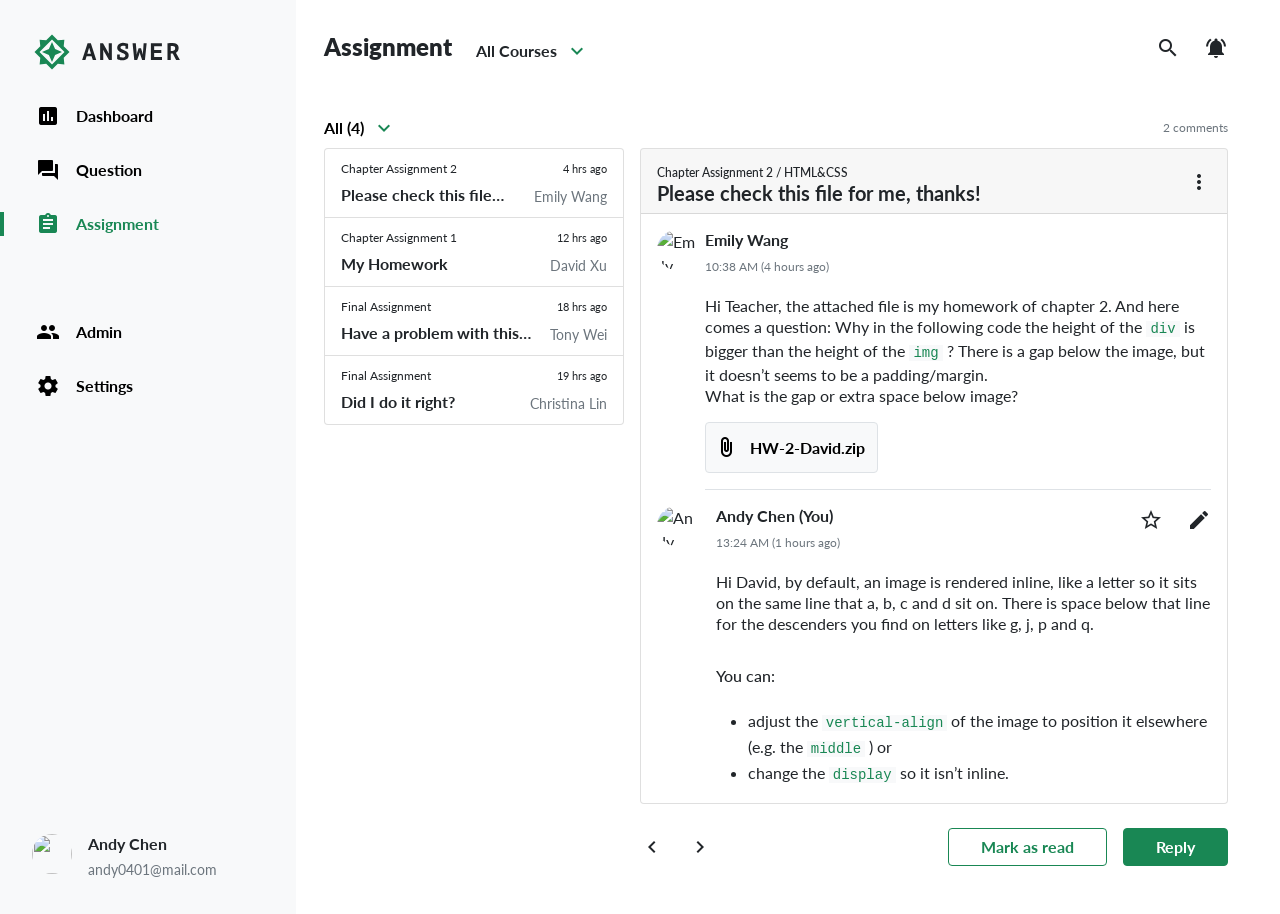
==== index.html @ 24ad7d2e "Update 2021-08-10T06:49:19.334Z" ====
<!DOCTYPE html>
<html lang="en">

<head>
  <meta charset="UTF-8">
  <meta name="viewport" content="width=device-width, initial-scale=1.0">
  <meta http-equiv="X-UA-Compatible" content="ie=edge">
  <title>
    首頁
  </title>
  <link href="https://fonts.googleapis.com/css2?family=Material+Icons" rel="stylesheet">
  <link rel="stylesheet" href="./assets/style/all.css">
</head>

<body>
  <div class="d-flex">
    <div class="sideMenu bg-light d-flex flex-column align-items-start">
      <h1 class="logo">
        首頁
      </h1>
      <ul class="menu list-unstyled">
        <li class="menu__item mb-5">
          <a href="#" class="d-flex align-items-center fw-bold link">
            <i class="material-icons me-3">
              assessment
            </i>
            Dashboard
          </a>
        </li>
        <li class="menu__item mb-5">
          <a href="#" class="d-flex align-items-center fw-bold link">
            <i class="material-icons me-3">
              question_answer
            </i>
            Question
          </a>
        </li>
        <li class="menu__item mb-5">
          <a href="index.html" class="d-flex align-items-center fw-bold link">
            <i class="material-icons me-3">
              assignment
            </i>
            Assignment
          </a>
        </li>
        <li class="menu__item mb-5">
          <a href="#" class="d-flex align-items-center fw-bold link">
            <i class="material-icons me-3">
              smart_display
            </i>
            Course
          </a>
        </li>
        <li class="menu__item mb-5">
          <a href="admin.html" class="d-flex align-items-center fw-bold link">
            <i class="material-icons me-3">
              people
            </i>
            Admin
          </a>
        </li>
        <li class="menu__item">
          <a href="#" class="d-flex align-items-center fw-bold link">
            <i class="material-icons me-3">
              settings
            </i>
            Settings
          </a>
        </li>
      </ul>
      <div class="d-flex ps-6 mt-auto">
        <img src="https://github.com/hexschool/webLayoutTraining1st/blob/master/week5/andychen.jpeg?raw=true" alt="" class="avatar rounded-circle me-3">
        <div>
          <h3 class="fw-bold h6 mb-1">Andy Chen</h3>
          <span class="fs-7 text-muted">andy0401@mail.com</span>
        </div>
      </div>
    </div>
    <div class="col-9 px-3 pb-6">
          
<nav class="navbar navbar-expand-lg navbar-light bg-white mb-7 navbar--style">
  <div class="container-fluid">
    <a class="navbar-brand navbar__logo" href="#">Assignment</a>
    <button class="navbar-toggler" type="button" data-bs-toggle="collapse" data-bs-target="#navbarSupportedContent"
      aria-controls="navbarSupportedContent" aria-expanded="false" aria-label="Toggle navigation">
      <span class="navbar-toggler-icon"></span>
    </button>
    <div class="collapse navbar-collapse" id="navbarSupportedContent">
      <ul class="navbar-nav me-auto">
        <li class="nav-item dropdown">
          <a class="nav-link d-flex align-items-center fw-bolder text-dark pb-0" href="#" id="navbarDropdown"
            role="button" data-bs-toggle="dropdown" aria-expanded="false">
            All Courses
            <i class="material-icons text-success ms-2">
              expand_more
            </i>
          </a>
          <ul class="dropdown-menu" aria-labelledby="navbarDropdown">
            <li><a class="dropdown-item" href="#">Action</a></li>
            <li><a class="dropdown-item" href="#">Another action</a></li>
            <li>
              <hr class="dropdown-divider">
            </li>
            <li><a class="dropdown-item" href="#">Something else here</a></li>
          </ul>
        </li>
      </ul>
      <ul class="d-flex ms-auto list-unstyled justify-content-end align-items-center mb-0 pt-2">
        <li>
          <a href="#" class="link-dark">
            <i class="material-icons me-4">
              search
            </i>
          </a>
        </li>
        <li>
          <a href="#" class="link-dark">
            <i class="material-icons">
              notifications_active
            </i>
          </a>
        </li>
      </ul>
    </div>
  </div>
</nav>

<div class="container">
  <div class="d-flex justify-content-between">
    <section class="assignmentList">
      <a href="#" class="h6 fw-bold d-flex align-items-center text-black">
        All (4)
        <i class="material-icons text-success ms-2">
          expand_more
        </i>
      </a>
      <div class="list-group me-3">
        <a href="#" class="list-group-item list-group-item-action" aria-current="true">
          <div class="d-flex w-100 justify-content-between  fs-12 text-dark">
            <p class="mb-1">Chapter Assignment 2</p>
            <small>4 hrs ago</small>
          </div>
          <div class="d-flex w-100 justify-content-between">
            <h5 class="mb-1 h6 fw-bold">Please check this file…</h5>
            <small class="text-secondary">Emily Wang</small>
          </div>
        </a>
        <a href="#" class="list-group-item list-group-item-action" aria-current="true">
          <div class="d-flex w-100 justify-content-between  fs-12 text-dark">
            <p class="mb-1">Chapter Assignment 1</p>
            <small>12 hrs ago</small>
          </div>
          <div class="d-flex w-100 justify-content-between">
            <h5 class="mb-1 h6 fw-bold">My Homework</h5>
            <small class="text-secondary">David Xu</small>
          </div>
        </a>
        <a href="#" class="list-group-item list-group-item-action" aria-current="true">
          <div class="d-flex w-100 justify-content-between  fs-12 text-dark">
            <p class="mb-1">Final Assignment</p>
            <small>18 hrs ago</small>
          </div>
          <div class="d-flex w-100 justify-content-between">
            <h5 class="mb-1 h6 fw-bold">Have a problem with this…</h5>
            <small class="text-secondary">Tony Wei</small>
          </div>
        </a>
        <a href="#" class="list-group-item list-group-item-action" aria-current="true">
          <div class="d-flex w-100 justify-content-between  fs-12 text-dark">
            <p class="mb-1">Final Assignment</p>
            <small>19 hrs ago</small>
          </div>
          <div class="d-flex w-100 justify-content-between">
            <h5 class="mb-1 h6 fw-bold">Did I do it right?</h5>
            <small class="text-secondary">Christina Lin</small>
          </div>
        </a>
      </div>
    </section>

    <section class="assignmentCard mb-3">
      <p class="text-end fs-12 text-secondary mb-2">2 comments</p>
      <div class="card">
        <div class="card-header d-flex justify-content-between align-items-center">
          <h5 class="mb-0">
            <small class="fs-12 mb-1">Chapter Assignment 2 / HTML&CSS</small><br>
            <span class="fw-bold">Please check this file for me, thanks!</span>
          </h5>
          <a href="#" class="link-dark pt-2">
            <i class="material-icons">
              more_vert
            </i>
          </a>
        </div>
        <div class="card-body">
          <div class="d-flex justify-content-between mb-3">
            <div class="w-25 me-2">
              <img src="https://github.com/hexschool/webLayoutTraining1st/blob/master/week5/emilywang.jpeg?raw=true"
                alt="Emily Wang" class="avatar">
            </div>
            <div class="border-bottom pb-3">
              <h5 class="card-title h6 fw-bold mb-1">Emily Wang</h5>
              <span class="fs-12 text-secondary">10:38 AM (4 hours ago)</span>
              <p class="card-text lh-21 mt-3">
                Hi Teacher, the attached file is my homework of chapter 2. And here comes a question: Why in the
                following code the height of the <code class="text-success bg-light px-1">div</code> is bigger than the
                height of the <code class="text-success bg-light px-1">img</code> ? There is a gap below the image, but
                it doesn’t seems to be a padding/margin.<br>
                What is the gap or extra space below image?
              </p>
              <a href="#" class="btn btn-light border d-inline-flex align-items-center">
                <div class="iconRotated me-2">
                  <i class="material-icons h4">
                    attachment
                  </i>

                </div>
                <span class="fw-bold">HW-2-David.zip</span>
              </a>
            </div>
          </div>
          <!-- second area -->
          <div class="d-flex justify-content-between">
            <div class="w-25 me-2">
              <img src="https://github.com/hexschool/webLayoutTraining1st/blob/master/week5/andychen.jpeg?raw=true"
                alt="Andy Chen (You)" class="avatar">
            </div>
            <div>
              <div class="d-flex justify-content-between">
                <div>
                  <h5 class="card-title h6 fw-bold mb-1">Andy Chen (You)</h5>
                  <span class="fs-12 text-secondary">13:24 AM (1 hours ago)</span>
                </div>
                <ul class="d-flex list-unstyled align-items-center">
                  <li>
                    <a href="#" class="link-dark">
                      <i class="material-icons">
                        star_outline
                      </i>
                    </a>
                  </li>
                  <li class="ms-4">
                    <a href="edit.html" class="link-dark">
                      <i class="material-icons">
                        create
                      </i>
                    </a>
                  </li>
                </ul>
              </div>
              <p class="card-text lh-21 mt-3">
                Hi David, by default, an image is rendered inline, like a letter so it sits on the same line that a, b,
                c and d sit on. There is space below that line for the descenders you find on letters like g, j, p and
                q.
              </p>
              <h6 class="py-3">You can:</h6>
              <ul class="mb-0">
                <li>
                  adjust the <code class="text-success bg-light px-1">vertical-align</code> of the image to position it
                  elsewhere (e.g. the <code class="text-success bg-light px-1">middle</code> ) or
                </li>
                <li>
                  change the <code class="text-success bg-light px-1">display</code> so it isn’t inline.
                </li>
              </ul>
            </div>
          </div>
        </div>
      </div>
      <!-- footer area -->
      <div class="d-flex justify-content-between align-items-center pt-4">
        <div class="d-flex">
          <i class="material-icons me-4 handPointer">
            chevron_left
          </i>
          <i class="material-icons handPointer">
            chevron_right
          </i>
        </div>
        <div class="d-flex">
          <button class="btn btn-outline-success fw-bold px-6">Mark as read</button>
          <button class="btn btn-success fw-bold ms-3 px-6">Reply</button>
        </div>
      </div>
    </section>
  </div>
</div>
        </div>
      </div>
    </div>
  </div>
  <script src="./assets/js/vendors.js"></script>
  <script src="./assets/js/all.js"></script>
</body>

</html>
---- assets/style/all.css ----
@charset "UTF-8";
@import url("https://fonts.googleapis.com/css2?family=Lato:wght@300&display=swap");
@import url("https://fonts.googleapis.com/css2?family=Roboto+Mono:wght@300&display=swap");
/*!
 * Bootstrap v5.1.0 (https://getbootstrap.com/)
 * Copyright 2011-2021 The Bootstrap Authors
 * Copyright 2011-2021 Twitter, Inc.
 * Licensed under MIT (https://github.com/twbs/bootstrap/blob/main/LICENSE)
 */
:root {
  --bs-blue: #0d6efd;
  --bs-indigo: #6610f2;
  --bs-purple: #6f42c1;
  --bs-pink: #d63384;
  --bs-red: #dc3545;
  --bs-orange: #fd7e14;
  --bs-yellow: #ffc107;
  --bs-green: #198754;
  --bs-teal: #20c997;
  --bs-cyan: #0dcaf0;
  --bs-white: #fff;
  --bs-gray: #6c757d;
  --bs-gray-dark: #343a40;
  --bs-gray-100: #f8f9fa;
  --bs-gray-200: #e9ecef;
  --bs-gray-300: #dee2e6;
  --bs-gray-400: #ced4da;
  --bs-gray-500: #adb5bd;
  --bs-gray-600: #6c757d;
  --bs-gray-700: #495057;
  --bs-gray-800: #343a40;
  --bs-gray-900: #212529;
  --bs-primary: #0d6efd;
  --bs-secondary: #6c757d;
  --bs-success: #198754;
  --bs-info: #0dcaf0;
  --bs-warning: #ffc107;
  --bs-danger: #dc3545;
  --bs-light: #f8f9fa;
  --bs-gray400: #ced4da;
  --bs-dark: #212529;
  --bs-primary-rgb: 13, 110, 253;
  --bs-secondary-rgb: 108, 117, 125;
  --bs-success-rgb: 25, 135, 84;
  --bs-info-rgb: 13, 202, 240;
  --bs-warning-rgb: 255, 193, 7;
  --bs-danger-rgb: 220, 53, 69;
  --bs-light-rgb: 248, 249, 250;
  --bs-gray400-rgb: 206, 212, 218;
  --bs-dark-rgb: 33, 37, 41;
  --bs-white-rgb: 255, 255, 255;
  --bs-black-rgb: 0, 0, 0;
  --bs-body-rgb: 33, 37, 41;
  --bs-font-sans-serif: system-ui, -apple-system, "Segoe UI", Roboto, "Helvetica Neue", Arial, "Noto Sans", "Liberation Sans", sans-serif, "Apple Color Emoji", "Segoe UI Emoji", "Segoe UI Symbol", "Noto Color Emoji";
  --bs-font-monospace: SFMono-Regular, Menlo, Monaco, Consolas, "Liberation Mono", "Courier New", monospace;
  --bs-gradient: linear-gradient(180deg, rgba(255, 255, 255, 0.15), rgba(255, 255, 255, 0));
  --bs-body-font-family: var(--bs-font-sans-serif);
  --bs-body-font-size: 1rem;
  --bs-body-font-weight: 400;
  --bs-body-line-height: 1.5;
  --bs-body-color: #212529;
  --bs-body-bg: #fff; }

*,
*::before,
*::after {
  -webkit-box-sizing: border-box;
          box-sizing: border-box; }

@media (prefers-reduced-motion: no-preference) {
  :root {
    scroll-behavior: smooth; } }

body {
  margin: 0;
  font-family: var(--bs-body-font-family);
  font-size: var(--bs-body-font-size);
  font-weight: var(--bs-body-font-weight);
  line-height: var(--bs-body-line-height);
  color: var(--bs-body-color);
  text-align: var(--bs-body-text-align);
  background-color: var(--bs-body-bg);
  -webkit-text-size-adjust: 100%;
  -webkit-tap-highlight-color: rgba(0, 0, 0, 0); }

hr {
  margin: 1rem 0;
  color: inherit;
  background-color: currentColor;
  border: 0;
  opacity: 0.25; }

hr:not([size]) {
  height: 1px; }

h1, .h1, h2, .h2, h3, .h3, h4, .h4, h5, .h5, h6, .h6 {
  margin-top: 0;
  margin-bottom: 0.5rem;
  font-weight: 500;
  line-height: 1.2; }

h1, .h1 {
  font-size: calc(1.375rem + 1.5vw); }
  @media (min-width: 1200px) {
    h1, .h1 {
      font-size: 2.5rem; } }

h2, .h2 {
  font-size: calc(1.325rem + 0.9vw); }
  @media (min-width: 1200px) {
    h2, .h2 {
      font-size: 2rem; } }

h3, .h3 {
  font-size: calc(1.3rem + 0.6vw); }
  @media (min-width: 1200px) {
    h3, .h3 {
      font-size: 1.75rem; } }

h4, .h4 {
  font-size: calc(1.275rem + 0.3vw); }
  @media (min-width: 1200px) {
    h4, .h4 {
      font-size: 1.5rem; } }

h5, .h5 {
  font-size: 1.25rem; }

h6, .h6 {
  font-size: 1rem; }

p {
  margin-top: 0;
  margin-bottom: 1rem; }

abbr[title],
abbr[data-bs-original-title] {
  -webkit-text-decoration: underline dotted;
          text-decoration: underline dotted;
  cursor: help;
  -webkit-text-decoration-skip-ink: none;
          text-decoration-skip-ink: none; }

address {
  margin-bottom: 1rem;
  font-style: normal;
  line-height: inherit; }

ol,
ul {
  padding-left: 2rem; }

ol,
ul,
dl {
  margin-top: 0;
  margin-bottom: 1rem; }

ol ol,
ul ul,
ol ul,
ul ol {
  margin-bottom: 0; }

dt {
  font-weight: 700; }

dd {
  margin-bottom: .5rem;
  margin-left: 0; }

blockquote {
  margin: 0 0 1rem; }

b,
strong {
  font-weight: bolder; }

small, .small {
  font-size: 0.875em; }

mark, .mark {
  padding: 0.2em;
  background-color: #fcf8e3; }

sub,
sup {
  position: relative;
  font-size: 0.75em;
  line-height: 0;
  vertical-align: baseline; }

sub {
  bottom: -.25em; }

sup {
  top: -.5em; }

a {
  color: #0d6efd;
  text-decoration: underline; }
  a:hover {
    color: #0a58ca; }

a:not([href]):not([class]), a:not([href]):not([class]):hover {
  color: inherit;
  text-decoration: none; }

pre,
code,
kbd,
samp {
  font-family: var(--bs-font-monospace);
  font-size: 1em;
  direction: ltr /* rtl:ignore */;
  unicode-bidi: bidi-override; }

pre {
  display: block;
  margin-top: 0;
  margin-bottom: 1rem;
  overflow: auto;
  font-size: 0.875em; }
  pre code {
    font-size: inherit;
    color: inherit;
    word-break: normal; }

code {
  font-size: 0.875em;
  color: #d63384;
  word-wrap: break-word; }
  a > code {
    color: inherit; }

kbd {
  padding: 0.2rem 0.4rem;
  font-size: 0.875em;
  color: #fff;
  background-color: #212529;
  border-radius: 0.2rem; }
  kbd kbd {
    padding: 0;
    font-size: 1em;
    font-weight: 700; }

figure {
  margin: 0 0 1rem; }

img,
svg {
  vertical-align: middle; }

table {
  caption-side: bottom;
  border-collapse: collapse; }

caption {
  padding-top: 0.5rem;
  padding-bottom: 0.5rem;
  color: #6c757d;
  text-align: left; }

th {
  text-align: inherit;
  text-align: -webkit-match-parent; }

thead,
tbody,
tfoot,
tr,
td,
th {
  border-color: inherit;
  border-style: solid;
  border-width: 0; }

label {
  display: inline-block; }

button {
  border-radius: 0; }

button:focus:not(:focus-visible) {
  outline: 0; }

input,
button,
select,
optgroup,
textarea {
  margin: 0;
  font-family: inherit;
  font-size: inherit;
  line-height: inherit; }

button,
select {
  text-transform: none; }

[role="button"] {
  cursor: pointer; }

select {
  word-wrap: normal; }
  select:disabled {
    opacity: 1; }

[list]::-webkit-calendar-picker-indicator {
  display: none; }

button,
[type="button"],
[type="reset"],
[type="submit"] {
  -webkit-appearance: button; }
  button:not(:disabled),
  [type="button"]:not(:disabled),
  [type="reset"]:not(:disabled),
  [type="submit"]:not(:disabled) {
    cursor: pointer; }

::-moz-focus-inner {
  padding: 0;
  border-style: none; }

textarea {
  resize: vertical; }

fieldset {
  min-width: 0;
  padding: 0;
  margin: 0;
  border: 0; }

legend {
  float: left;
  width: 100%;
  padding: 0;
  margin-bottom: 0.5rem;
  font-size: calc(1.275rem + 0.3vw);
  line-height: inherit; }
  @media (min-width: 1200px) {
    legend {
      font-size: 1.5rem; } }
  legend + * {
    clear: left; }

::-webkit-datetime-edit-fields-wrapper,
::-webkit-datetime-edit-text,
::-webkit-datetime-edit-minute,
::-webkit-datetime-edit-hour-field,
::-webkit-datetime-edit-day-field,
::-webkit-datetime-edit-month-field,
::-webkit-datetime-edit-year-field {
  padding: 0; }

::-webkit-inner-spin-button {
  height: auto; }

[type="search"] {
  outline-offset: -2px;
  -webkit-appearance: textfield; }

/* rtl:raw:
[type="tel"],
[type="url"],
[type="email"],
[type="number"] {
  direction: ltr;
}
*/
::-webkit-search-decoration {
  -webkit-appearance: none; }

::-webkit-color-swatch-wrapper {
  padding: 0; }

::file-selector-button {
  font: inherit; }

::-webkit-file-upload-button {
  font: inherit;
  -webkit-appearance: button; }

output {
  display: inline-block; }

iframe {
  border: 0; }

summary {
  display: list-item;
  cursor: pointer; }

progress {
  vertical-align: baseline; }

[hidden] {
  display: none !important; }

.lead {
  font-size: 1.25rem;
  font-weight: 300; }

.display-1 {
  font-size: calc(1.625rem + 4.5vw);
  font-weight: 300;
  line-height: 1.2; }
  @media (min-width: 1200px) {
    .display-1 {
      font-size: 5rem; } }

.display-2 {
  font-size: calc(1.575rem + 3.9vw);
  font-weight: 300;
  line-height: 1.2; }
  @media (min-width: 1200px) {
    .display-2 {
      font-size: 4.5rem; } }

.display-3 {
  font-size: calc(1.525rem + 3.3vw);
  font-weight: 300;
  line-height: 1.2; }
  @media (min-width: 1200px) {
    .display-3 {
      font-size: 4rem; } }

.display-4 {
  font-size: calc(1.475rem + 2.7vw);
  font-weight: 300;
  line-height: 1.2; }
  @media (min-width: 1200px) {
    .display-4 {
      font-size: 3.5rem; } }

.display-5 {
  font-size: calc(1.425rem + 2.1vw);
  font-weight: 300;
  line-height: 1.2; }
  @media (min-width: 1200px) {
    .display-5 {
      font-size: 3rem; } }

.display-6 {
  font-size: calc(1.375rem + 1.5vw);
  font-weight: 300;
  line-height: 1.2; }
  @media (min-width: 1200px) {
    .display-6 {
      font-size: 2.5rem; } }

.list-unstyled {
  padding-left: 0;
  list-style: none; }

.list-inline {
  padding-left: 0;
  list-style: none; }

.list-inline-item {
  display: inline-block; }
  .list-inline-item:not(:last-child) {
    margin-right: 0.5rem; }

.initialism {
  font-size: 0.875em;
  text-transform: uppercase; }

.blockquote {
  margin-bottom: 1rem;
  font-size: 1.25rem; }
  .blockquote > :last-child {
    margin-bottom: 0; }

.blockquote-footer {
  margin-top: -1rem;
  margin-bottom: 1rem;
  font-size: 0.875em;
  color: #6c757d; }
  .blockquote-footer::before {
    content: "\2014\00A0"; }

.img-fluid {
  max-width: 100%;
  height: auto; }

.img-thumbnail {
  padding: 0.25rem;
  background-color: #fff;
  border: 1px solid #dee2e6;
  border-radius: 0.25rem;
  max-width: 100%;
  height: auto; }

.figure {
  display: inline-block; }

.figure-img {
  margin-bottom: 0.5rem;
  line-height: 1; }

.figure-caption {
  font-size: 0.875em;
  color: #6c757d; }

.container,
.container-fluid,
.container-sm,
.container-md,
.container-lg,
.container-xl,
.container-xxl {
  width: 100%;
  padding-right: var(--bs-gutter-x, 0.75rem);
  padding-left: var(--bs-gutter-x, 0.75rem);
  margin-right: auto;
  margin-left: auto; }

@media (min-width: 576px) {
  .container, .container-sm {
    max-width: 540px; } }

@media (min-width: 768px) {
  .container, .container-sm, .container-md {
    max-width: 720px; } }

@media (min-width: 992px) {
  .container, .container-sm, .container-md, .container-lg {
    max-width: 960px; } }

@media (min-width: 1200px) {
  .container, .container-sm, .container-md, .container-lg, .container-xl {
    max-width: 1140px; } }

@media (min-width: 1400px) {
  .container, .container-sm, .container-md, .container-lg, .container-xl, .container-xxl {
    max-width: 1320px; } }

.row {
  --bs-gutter-x: 1.5rem;
  --bs-gutter-y: 0;
  display: -webkit-box;
  display: -ms-flexbox;
  display: flex;
  -ms-flex-wrap: wrap;
      flex-wrap: wrap;
  margin-top: calc(var(--bs-gutter-y) * -1);
  margin-right: calc(var(--bs-gutter-x) * -.5);
  margin-left: calc(var(--bs-gutter-x) * -.5); }
  .row > * {
    -ms-flex-negative: 0;
        flex-shrink: 0;
    width: 100%;
    max-width: 100%;
    padding-right: calc(var(--bs-gutter-x) * .5);
    padding-left: calc(var(--bs-gutter-x) * .5);
    margin-top: var(--bs-gutter-y); }

.col {
  -webkit-box-flex: 1;
      -ms-flex: 1 0 0%;
          flex: 1 0 0%; }

.row-cols-auto > * {
  -webkit-box-flex: 0;
      -ms-flex: 0 0 auto;
          flex: 0 0 auto;
  width: auto; }

.row-cols-1 > * {
  -webkit-box-flex: 0;
      -ms-flex: 0 0 auto;
          flex: 0 0 auto;
  width: 100%; }

.row-cols-2 > * {
  -webkit-box-flex: 0;
      -ms-flex: 0 0 auto;
          flex: 0 0 auto;
  width: 50%; }

.row-cols-3 > * {
  -webkit-box-flex: 0;
      -ms-flex: 0 0 auto;
          flex: 0 0 auto;
  width: 33.33333%; }

.row-cols-4 > * {
  -webkit-box-flex: 0;
      -ms-flex: 0 0 auto;
          flex: 0 0 auto;
  width: 25%; }

.row-cols-5 > * {
  -webkit-box-flex: 0;
      -ms-flex: 0 0 auto;
          flex: 0 0 auto;
  width: 20%; }

.row-cols-6 > * {
  -webkit-box-flex: 0;
      -ms-flex: 0 0 auto;
          flex: 0 0 auto;
  width: 16.66667%; }

.col-auto {
  -webkit-box-flex: 0;
      -ms-flex: 0 0 auto;
          flex: 0 0 auto;
  width: auto; }

.col-1 {
  -webkit-box-flex: 0;
      -ms-flex: 0 0 auto;
          flex: 0 0 auto;
  width: 8.33333%; }

.col-2 {
  -webkit-box-flex: 0;
      -ms-flex: 0 0 auto;
          flex: 0 0 auto;
  width: 16.66667%; }

.col-3 {
  -webkit-box-flex: 0;
      -ms-flex: 0 0 auto;
          flex: 0 0 auto;
  width: 25%; }

.col-4 {
  -webkit-box-flex: 0;
      -ms-flex: 0 0 auto;
          flex: 0 0 auto;
  width: 33.33333%; }

.col-5 {
  -webkit-box-flex: 0;
      -ms-flex: 0 0 auto;
          flex: 0 0 auto;
  width: 41.66667%; }

.col-6 {
  -webkit-box-flex: 0;
      -ms-flex: 0 0 auto;
          flex: 0 0 auto;
  width: 50%; }

.col-7 {
  -webkit-box-flex: 0;
      -ms-flex: 0 0 auto;
          flex: 0 0 auto;
  width: 58.33333%; }

.col-8 {
  -webkit-box-flex: 0;
      -ms-flex: 0 0 auto;
          flex: 0 0 auto;
  width: 66.66667%; }

.col-9 {
  -webkit-box-flex: 0;
      -ms-flex: 0 0 auto;
          flex: 0 0 auto;
  width: 75%; }

.col-10 {
  -webkit-box-flex: 0;
      -ms-flex: 0 0 auto;
          flex: 0 0 auto;
  width: 83.33333%; }

.col-11 {
  -webkit-box-flex: 0;
      -ms-flex: 0 0 auto;
          flex: 0 0 auto;
  width: 91.66667%; }

.col-12 {
  -webkit-box-flex: 0;
      -ms-flex: 0 0 auto;
          flex: 0 0 auto;
  width: 100%; }

.offset-1 {
  margin-left: 8.33333%; }

.offset-2 {
  margin-left: 16.66667%; }

.offset-3 {
  margin-left: 25%; }

.offset-4 {
  margin-left: 33.33333%; }

.offset-5 {
  margin-left: 41.66667%; }

.offset-6 {
  margin-left: 50%; }

.offset-7 {
  margin-left: 58.33333%; }

.offset-8 {
  margin-left: 66.66667%; }

.offset-9 {
  margin-left: 75%; }

.offset-10 {
  margin-left: 83.33333%; }

.offset-11 {
  margin-left: 91.66667%; }

.g-0,
.gx-0 {
  --bs-gutter-x: 0; }

.g-0,
.gy-0 {
  --bs-gutter-y: 0; }

.g-1,
.gx-1 {
  --bs-gutter-x: 0.25rem; }

.g-1,
.gy-1 {
  --bs-gutter-y: 0.25rem; }

.g-2,
.gx-2 {
  --bs-gutter-x: 0.5rem; }

.g-2,
.gy-2 {
  --bs-gutter-y: 0.5rem; }

.g-3,
.gx-3 {
  --bs-gutter-x: 1rem; }

.g-3,
.gy-3 {
  --bs-gutter-y: 1rem; }

.g-4,
.gx-4 {
  --bs-gutter-x: 1.5rem; }

.g-4,
.gy-4 {
  --bs-gutter-y: 1.5rem; }

.g-5,
.gx-5 {
  --bs-gutter-x: 1.875rem; }

.g-5,
.gy-5 {
  --bs-gutter-y: 1.875rem; }

.g-6,
.gx-6 {
  --bs-gutter-x: 2rem; }

.g-6,
.gy-6 {
  --bs-gutter-y: 2rem; }

.g-7,
.gx-7 {
  --bs-gutter-x: 2.5rem; }

.g-7,
.gy-7 {
  --bs-gutter-y: 2.5rem; }

.g-8,
.gx-8 {
  --bs-gutter-x: 3rem; }

.g-8,
.gy-8 {
  --bs-gutter-y: 3rem; }

@media (min-width: 576px) {
  .col-sm {
    -webkit-box-flex: 1;
        -ms-flex: 1 0 0%;
            flex: 1 0 0%; }
  .row-cols-sm-auto > * {
    -webkit-box-flex: 0;
        -ms-flex: 0 0 auto;
            flex: 0 0 auto;
    width: auto; }
  .row-cols-sm-1 > * {
    -webkit-box-flex: 0;
        -ms-flex: 0 0 auto;
            flex: 0 0 auto;
    width: 100%; }
  .row-cols-sm-2 > * {
    -webkit-box-flex: 0;
        -ms-flex: 0 0 auto;
            flex: 0 0 auto;
    width: 50%; }
  .row-cols-sm-3 > * {
    -webkit-box-flex: 0;
        -ms-flex: 0 0 auto;
            flex: 0 0 auto;
    width: 33.33333%; }
  .row-cols-sm-4 > * {
    -webkit-box-flex: 0;
        -ms-flex: 0 0 auto;
            flex: 0 0 auto;
    width: 25%; }
  .row-cols-sm-5 > * {
    -webkit-box-flex: 0;
        -ms-flex: 0 0 auto;
            flex: 0 0 auto;
    width: 20%; }
  .row-cols-sm-6 > * {
    -webkit-box-flex: 0;
        -ms-flex: 0 0 auto;
            flex: 0 0 auto;
    width: 16.66667%; }
  .col-sm-auto {
    -webkit-box-flex: 0;
        -ms-flex: 0 0 auto;
            flex: 0 0 auto;
    width: auto; }
  .col-sm-1 {
    -webkit-box-flex: 0;
        -ms-flex: 0 0 auto;
            flex: 0 0 auto;
    width: 8.33333%; }
  .col-sm-2 {
    -webkit-box-flex: 0;
        -ms-flex: 0 0 auto;
            flex: 0 0 auto;
    width: 16.66667%; }
  .col-sm-3 {
    -webkit-box-flex: 0;
        -ms-flex: 0 0 auto;
            flex: 0 0 auto;
    width: 25%; }
  .col-sm-4 {
    -webkit-box-flex: 0;
        -ms-flex: 0 0 auto;
            flex: 0 0 auto;
    width: 33.33333%; }
  .col-sm-5 {
    -webkit-box-flex: 0;
        -ms-flex: 0 0 auto;
            flex: 0 0 auto;
    width: 41.66667%; }
  .col-sm-6 {
    -webkit-box-flex: 0;
        -ms-flex: 0 0 auto;
            flex: 0 0 auto;
    width: 50%; }
  .col-sm-7 {
    -webkit-box-flex: 0;
        -ms-flex: 0 0 auto;
            flex: 0 0 auto;
    width: 58.33333%; }
  .col-sm-8 {
    -webkit-box-flex: 0;
        -ms-flex: 0 0 auto;
            flex: 0 0 auto;
    width: 66.66667%; }
  .col-sm-9 {
    -webkit-box-flex: 0;
        -ms-flex: 0 0 auto;
            flex: 0 0 auto;
    width: 75%; }
  .col-sm-10 {
    -webkit-box-flex: 0;
        -ms-flex: 0 0 auto;
            flex: 0 0 auto;
    width: 83.33333%; }
  .col-sm-11 {
    -webkit-box-flex: 0;
        -ms-flex: 0 0 auto;
            flex: 0 0 auto;
    width: 91.66667%; }
  .col-sm-12 {
    -webkit-box-flex: 0;
        -ms-flex: 0 0 auto;
            flex: 0 0 auto;
    width: 100%; }
  .offset-sm-0 {
    margin-left: 0; }
  .offset-sm-1 {
    margin-left: 8.33333%; }
  .offset-sm-2 {
    margin-left: 16.66667%; }
  .offset-sm-3 {
    margin-left: 25%; }
  .offset-sm-4 {
    margin-left: 33.33333%; }
  .offset-sm-5 {
    margin-left: 41.66667%; }
  .offset-sm-6 {
    margin-left: 50%; }
  .offset-sm-7 {
    margin-left: 58.33333%; }
  .offset-sm-8 {
    margin-left: 66.66667%; }
  .offset-sm-9 {
    margin-left: 75%; }
  .offset-sm-10 {
    margin-left: 83.33333%; }
  .offset-sm-11 {
    margin-left: 91.66667%; }
  .g-sm-0,
  .gx-sm-0 {
    --bs-gutter-x: 0; }
  .g-sm-0,
  .gy-sm-0 {
    --bs-gutter-y: 0; }
  .g-sm-1,
  .gx-sm-1 {
    --bs-gutter-x: 0.25rem; }
  .g-sm-1,
  .gy-sm-1 {
    --bs-gutter-y: 0.25rem; }
  .g-sm-2,
  .gx-sm-2 {
    --bs-gutter-x: 0.5rem; }
  .g-sm-2,
  .gy-sm-2 {
    --bs-gutter-y: 0.5rem; }
  .g-sm-3,
  .gx-sm-3 {
    --bs-gutter-x: 1rem; }
  .g-sm-3,
  .gy-sm-3 {
    --bs-gutter-y: 1rem; }
  .g-sm-4,
  .gx-sm-4 {
    --bs-gutter-x: 1.5rem; }
  .g-sm-4,
  .gy-sm-4 {
    --bs-gutter-y: 1.5rem; }
  .g-sm-5,
  .gx-sm-5 {
    --bs-gutter-x: 1.875rem; }
  .g-sm-5,
  .gy-sm-5 {
    --bs-gutter-y: 1.875rem; }
  .g-sm-6,
  .gx-sm-6 {
    --bs-gutter-x: 2rem; }
  .g-sm-6,
  .gy-sm-6 {
    --bs-gutter-y: 2rem; }
  .g-sm-7,
  .gx-sm-7 {
    --bs-gutter-x: 2.5rem; }
  .g-sm-7,
  .gy-sm-7 {
    --bs-gutter-y: 2.5rem; }
  .g-sm-8,
  .gx-sm-8 {
    --bs-gutter-x: 3rem; }
  .g-sm-8,
  .gy-sm-8 {
    --bs-gutter-y: 3rem; } }

@media (min-width: 768px) {
  .col-md {
    -webkit-box-flex: 1;
        -ms-flex: 1 0 0%;
            flex: 1 0 0%; }
  .row-cols-md-auto > * {
    -webkit-box-flex: 0;
        -ms-flex: 0 0 auto;
            flex: 0 0 auto;
    width: auto; }
  .row-cols-md-1 > * {
    -webkit-box-flex: 0;
        -ms-flex: 0 0 auto;
            flex: 0 0 auto;
    width: 100%; }
  .row-cols-md-2 > * {
    -webkit-box-flex: 0;
        -ms-flex: 0 0 auto;
            flex: 0 0 auto;
    width: 50%; }
  .row-cols-md-3 > * {
    -webkit-box-flex: 0;
        -ms-flex: 0 0 auto;
            flex: 0 0 auto;
    width: 33.33333%; }
  .row-cols-md-4 > * {
    -webkit-box-flex: 0;
        -ms-flex: 0 0 auto;
            flex: 0 0 auto;
    width: 25%; }
  .row-cols-md-5 > * {
    -webkit-box-flex: 0;
        -ms-flex: 0 0 auto;
            flex: 0 0 auto;
    width: 20%; }
  .row-cols-md-6 > * {
    -webkit-box-flex: 0;
        -ms-flex: 0 0 auto;
            flex: 0 0 auto;
    width: 16.66667%; }
  .col-md-auto {
    -webkit-box-flex: 0;
        -ms-flex: 0 0 auto;
            flex: 0 0 auto;
    width: auto; }
  .col-md-1 {
    -webkit-box-flex: 0;
        -ms-flex: 0 0 auto;
            flex: 0 0 auto;
    width: 8.33333%; }
  .col-md-2 {
    -webkit-box-flex: 0;
        -ms-flex: 0 0 auto;
            flex: 0 0 auto;
    width: 16.66667%; }
  .col-md-3 {
    -webkit-box-flex: 0;
        -ms-flex: 0 0 auto;
            flex: 0 0 auto;
    width: 25%; }
  .col-md-4 {
    -webkit-box-flex: 0;
        -ms-flex: 0 0 auto;
            flex: 0 0 auto;
    width: 33.33333%; }
  .col-md-5 {
    -webkit-box-flex: 0;
        -ms-flex: 0 0 auto;
            flex: 0 0 auto;
    width: 41.66667%; }
  .col-md-6 {
    -webkit-box-flex: 0;
        -ms-flex: 0 0 auto;
            flex: 0 0 auto;
    width: 50%; }
  .col-md-7 {
    -webkit-box-flex: 0;
        -ms-flex: 0 0 auto;
            flex: 0 0 auto;
    width: 58.33333%; }
  .col-md-8 {
    -webkit-box-flex: 0;
        -ms-flex: 0 0 auto;
            flex: 0 0 auto;
    width: 66.66667%; }
  .col-md-9 {
    -webkit-box-flex: 0;
        -ms-flex: 0 0 auto;
            flex: 0 0 auto;
    width: 75%; }
  .col-md-10 {
    -webkit-box-flex: 0;
        -ms-flex: 0 0 auto;
            flex: 0 0 auto;
    width: 83.33333%; }
  .col-md-11 {
    -webkit-box-flex: 0;
        -ms-flex: 0 0 auto;
            flex: 0 0 auto;
    width: 91.66667%; }
  .col-md-12 {
    -webkit-box-flex: 0;
        -ms-flex: 0 0 auto;
            flex: 0 0 auto;
    width: 100%; }
  .offset-md-0 {
    margin-left: 0; }
  .offset-md-1 {
    margin-left: 8.33333%; }
  .offset-md-2 {
    margin-left: 16.66667%; }
  .offset-md-3 {
    margin-left: 25%; }
  .offset-md-4 {
    margin-left: 33.33333%; }
  .offset-md-5 {
    margin-left: 41.66667%; }
  .offset-md-6 {
    margin-left: 50%; }
  .offset-md-7 {
    margin-left: 58.33333%; }
  .offset-md-8 {
    margin-left: 66.66667%; }
  .offset-md-9 {
    margin-left: 75%; }
  .offset-md-10 {
    margin-left: 83.33333%; }
  .offset-md-11 {
    margin-left: 91.66667%; }
  .g-md-0,
  .gx-md-0 {
    --bs-gutter-x: 0; }
  .g-md-0,
  .gy-md-0 {
    --bs-gutter-y: 0; }
  .g-md-1,
  .gx-md-1 {
    --bs-gutter-x: 0.25rem; }
  .g-md-1,
  .gy-md-1 {
    --bs-gutter-y: 0.25rem; }
  .g-md-2,
  .gx-md-2 {
    --bs-gutter-x: 0.5rem; }
  .g-md-2,
  .gy-md-2 {
    --bs-gutter-y: 0.5rem; }
  .g-md-3,
  .gx-md-3 {
    --bs-gutter-x: 1rem; }
  .g-md-3,
  .gy-md-3 {
    --bs-gutter-y: 1rem; }
  .g-md-4,
  .gx-md-4 {
    --bs-gutter-x: 1.5rem; }
  .g-md-4,
  .gy-md-4 {
    --bs-gutter-y: 1.5rem; }
  .g-md-5,
  .gx-md-5 {
    --bs-gutter-x: 1.875rem; }
  .g-md-5,
  .gy-md-5 {
    --bs-gutter-y: 1.875rem; }
  .g-md-6,
  .gx-md-6 {
    --bs-gutter-x: 2rem; }
  .g-md-6,
  .gy-md-6 {
    --bs-gutter-y: 2rem; }
  .g-md-7,
  .gx-md-7 {
    --bs-gutter-x: 2.5rem; }
  .g-md-7,
  .gy-md-7 {
    --bs-gutter-y: 2.5rem; }
  .g-md-8,
  .gx-md-8 {
    --bs-gutter-x: 3rem; }
  .g-md-8,
  .gy-md-8 {
    --bs-gutter-y: 3rem; } }

@media (min-width: 992px) {
  .col-lg {
    -webkit-box-flex: 1;
        -ms-flex: 1 0 0%;
            flex: 1 0 0%; }
  .row-cols-lg-auto > * {
    -webkit-box-flex: 0;
        -ms-flex: 0 0 auto;
            flex: 0 0 auto;
    width: auto; }
  .row-cols-lg-1 > * {
    -webkit-box-flex: 0;
        -ms-flex: 0 0 auto;
            flex: 0 0 auto;
    width: 100%; }
  .row-cols-lg-2 > * {
    -webkit-box-flex: 0;
        -ms-flex: 0 0 auto;
            flex: 0 0 auto;
    width: 50%; }
  .row-cols-lg-3 > * {
    -webkit-box-flex: 0;
        -ms-flex: 0 0 auto;
            flex: 0 0 auto;
    width: 33.33333%; }
  .row-cols-lg-4 > * {
    -webkit-box-flex: 0;
        -ms-flex: 0 0 auto;
            flex: 0 0 auto;
    width: 25%; }
  .row-cols-lg-5 > * {
    -webkit-box-flex: 0;
        -ms-flex: 0 0 auto;
            flex: 0 0 auto;
    width: 20%; }
  .row-cols-lg-6 > * {
    -webkit-box-flex: 0;
        -ms-flex: 0 0 auto;
            flex: 0 0 auto;
    width: 16.66667%; }
  .col-lg-auto {
    -webkit-box-flex: 0;
        -ms-flex: 0 0 auto;
            flex: 0 0 auto;
    width: auto; }
  .col-lg-1 {
    -webkit-box-flex: 0;
        -ms-flex: 0 0 auto;
            flex: 0 0 auto;
    width: 8.33333%; }
  .col-lg-2 {
    -webkit-box-flex: 0;
        -ms-flex: 0 0 auto;
            flex: 0 0 auto;
    width: 16.66667%; }
  .col-lg-3 {
    -webkit-box-flex: 0;
        -ms-flex: 0 0 auto;
            flex: 0 0 auto;
    width: 25%; }
  .col-lg-4 {
    -webkit-box-flex: 0;
        -ms-flex: 0 0 auto;
            flex: 0 0 auto;
    width: 33.33333%; }
  .col-lg-5 {
    -webkit-box-flex: 0;
        -ms-flex: 0 0 auto;
            flex: 0 0 auto;
    width: 41.66667%; }
  .col-lg-6 {
    -webkit-box-flex: 0;
        -ms-flex: 0 0 auto;
            flex: 0 0 auto;
    width: 50%; }
  .col-lg-7 {
    -webkit-box-flex: 0;
        -ms-flex: 0 0 auto;
            flex: 0 0 auto;
    width: 58.33333%; }
  .col-lg-8 {
    -webkit-box-flex: 0;
        -ms-flex: 0 0 auto;
            flex: 0 0 auto;
    width: 66.66667%; }
  .col-lg-9 {
    -webkit-box-flex: 0;
        -ms-flex: 0 0 auto;
            flex: 0 0 auto;
    width: 75%; }
  .col-lg-10 {
    -webkit-box-flex: 0;
        -ms-flex: 0 0 auto;
            flex: 0 0 auto;
    width: 83.33333%; }
  .col-lg-11 {
    -webkit-box-flex: 0;
        -ms-flex: 0 0 auto;
            flex: 0 0 auto;
    width: 91.66667%; }
  .col-lg-12 {
    -webkit-box-flex: 0;
        -ms-flex: 0 0 auto;
            flex: 0 0 auto;
    width: 100%; }
  .offset-lg-0 {
    margin-left: 0; }
  .offset-lg-1 {
    margin-left: 8.33333%; }
  .offset-lg-2 {
    margin-left: 16.66667%; }
  .offset-lg-3 {
    margin-left: 25%; }
  .offset-lg-4 {
    margin-left: 33.33333%; }
  .offset-lg-5 {
    margin-left: 41.66667%; }
  .offset-lg-6 {
    margin-left: 50%; }
  .offset-lg-7 {
    margin-left: 58.33333%; }
  .offset-lg-8 {
    margin-left: 66.66667%; }
  .offset-lg-9 {
    margin-left: 75%; }
  .offset-lg-10 {
    margin-left: 83.33333%; }
  .offset-lg-11 {
    margin-left: 91.66667%; }
  .g-lg-0,
  .gx-lg-0 {
    --bs-gutter-x: 0; }
  .g-lg-0,
  .gy-lg-0 {
    --bs-gutter-y: 0; }
  .g-lg-1,
  .gx-lg-1 {
    --bs-gutter-x: 0.25rem; }
  .g-lg-1,
  .gy-lg-1 {
    --bs-gutter-y: 0.25rem; }
  .g-lg-2,
  .gx-lg-2 {
    --bs-gutter-x: 0.5rem; }
  .g-lg-2,
  .gy-lg-2 {
    --bs-gutter-y: 0.5rem; }
  .g-lg-3,
  .gx-lg-3 {
    --bs-gutter-x: 1rem; }
  .g-lg-3,
  .gy-lg-3 {
    --bs-gutter-y: 1rem; }
  .g-lg-4,
  .gx-lg-4 {
    --bs-gutter-x: 1.5rem; }
  .g-lg-4,
  .gy-lg-4 {
    --bs-gutter-y: 1.5rem; }
  .g-lg-5,
  .gx-lg-5 {
    --bs-gutter-x: 1.875rem; }
  .g-lg-5,
  .gy-lg-5 {
    --bs-gutter-y: 1.875rem; }
  .g-lg-6,
  .gx-lg-6 {
    --bs-gutter-x: 2rem; }
  .g-lg-6,
  .gy-lg-6 {
    --bs-gutter-y: 2rem; }
  .g-lg-7,
  .gx-lg-7 {
    --bs-gutter-x: 2.5rem; }
  .g-lg-7,
  .gy-lg-7 {
    --bs-gutter-y: 2.5rem; }
  .g-lg-8,
  .gx-lg-8 {
    --bs-gutter-x: 3rem; }
  .g-lg-8,
  .gy-lg-8 {
    --bs-gutter-y: 3rem; } }

@media (min-width: 1200px) {
  .col-xl {
    -webkit-box-flex: 1;
        -ms-flex: 1 0 0%;
            flex: 1 0 0%; }
  .row-cols-xl-auto > * {
    -webkit-box-flex: 0;
        -ms-flex: 0 0 auto;
            flex: 0 0 auto;
    width: auto; }
  .row-cols-xl-1 > * {
    -webkit-box-flex: 0;
        -ms-flex: 0 0 auto;
            flex: 0 0 auto;
    width: 100%; }
  .row-cols-xl-2 > * {
    -webkit-box-flex: 0;
        -ms-flex: 0 0 auto;
            flex: 0 0 auto;
    width: 50%; }
  .row-cols-xl-3 > * {
    -webkit-box-flex: 0;
        -ms-flex: 0 0 auto;
            flex: 0 0 auto;
    width: 33.33333%; }
  .row-cols-xl-4 > * {
    -webkit-box-flex: 0;
        -ms-flex: 0 0 auto;
            flex: 0 0 auto;
    width: 25%; }
  .row-cols-xl-5 > * {
    -webkit-box-flex: 0;
        -ms-flex: 0 0 auto;
            flex: 0 0 auto;
    width: 20%; }
  .row-cols-xl-6 > * {
    -webkit-box-flex: 0;
        -ms-flex: 0 0 auto;
            flex: 0 0 auto;
    width: 16.66667%; }
  .col-xl-auto {
    -webkit-box-flex: 0;
        -ms-flex: 0 0 auto;
            flex: 0 0 auto;
    width: auto; }
  .col-xl-1 {
    -webkit-box-flex: 0;
        -ms-flex: 0 0 auto;
            flex: 0 0 auto;
    width: 8.33333%; }
  .col-xl-2 {
    -webkit-box-flex: 0;
        -ms-flex: 0 0 auto;
            flex: 0 0 auto;
    width: 16.66667%; }
  .col-xl-3 {
    -webkit-box-flex: 0;
        -ms-flex: 0 0 auto;
            flex: 0 0 auto;
    width: 25%; }
  .col-xl-4 {
    -webkit-box-flex: 0;
        -ms-flex: 0 0 auto;
            flex: 0 0 auto;
    width: 33.33333%; }
  .col-xl-5 {
    -webkit-box-flex: 0;
        -ms-flex: 0 0 auto;
            flex: 0 0 auto;
    width: 41.66667%; }
  .col-xl-6 {
    -webkit-box-flex: 0;
        -ms-flex: 0 0 auto;
            flex: 0 0 auto;
    width: 50%; }
  .col-xl-7 {
    -webkit-box-flex: 0;
        -ms-flex: 0 0 auto;
            flex: 0 0 auto;
    width: 58.33333%; }
  .col-xl-8 {
    -webkit-box-flex: 0;
        -ms-flex: 0 0 auto;
            flex: 0 0 auto;
    width: 66.66667%; }
  .col-xl-9 {
    -webkit-box-flex: 0;
        -ms-flex: 0 0 auto;
            flex: 0 0 auto;
    width: 75%; }
  .col-xl-10 {
    -webkit-box-flex: 0;
        -ms-flex: 0 0 auto;
            flex: 0 0 auto;
    width: 83.33333%; }
  .col-xl-11 {
    -webkit-box-flex: 0;
        -ms-flex: 0 0 auto;
            flex: 0 0 auto;
    width: 91.66667%; }
  .col-xl-12 {
    -webkit-box-flex: 0;
        -ms-flex: 0 0 auto;
            flex: 0 0 auto;
    width: 100%; }
  .offset-xl-0 {
    margin-left: 0; }
  .offset-xl-1 {
    margin-left: 8.33333%; }
  .offset-xl-2 {
    margin-left: 16.66667%; }
  .offset-xl-3 {
    margin-left: 25%; }
  .offset-xl-4 {
    margin-left: 33.33333%; }
  .offset-xl-5 {
    margin-left: 41.66667%; }
  .offset-xl-6 {
    margin-left: 50%; }
  .offset-xl-7 {
    margin-left: 58.33333%; }
  .offset-xl-8 {
    margin-left: 66.66667%; }
  .offset-xl-9 {
    margin-left: 75%; }
  .offset-xl-10 {
    margin-left: 83.33333%; }
  .offset-xl-11 {
    margin-left: 91.66667%; }
  .g-xl-0,
  .gx-xl-0 {
    --bs-gutter-x: 0; }
  .g-xl-0,
  .gy-xl-0 {
    --bs-gutter-y: 0; }
  .g-xl-1,
  .gx-xl-1 {
    --bs-gutter-x: 0.25rem; }
  .g-xl-1,
  .gy-xl-1 {
    --bs-gutter-y: 0.25rem; }
  .g-xl-2,
  .gx-xl-2 {
    --bs-gutter-x: 0.5rem; }
  .g-xl-2,
  .gy-xl-2 {
    --bs-gutter-y: 0.5rem; }
  .g-xl-3,
  .gx-xl-3 {
    --bs-gutter-x: 1rem; }
  .g-xl-3,
  .gy-xl-3 {
    --bs-gutter-y: 1rem; }
  .g-xl-4,
  .gx-xl-4 {
    --bs-gutter-x: 1.5rem; }
  .g-xl-4,
  .gy-xl-4 {
    --bs-gutter-y: 1.5rem; }
  .g-xl-5,
  .gx-xl-5 {
    --bs-gutter-x: 1.875rem; }
  .g-xl-5,
  .gy-xl-5 {
    --bs-gutter-y: 1.875rem; }
  .g-xl-6,
  .gx-xl-6 {
    --bs-gutter-x: 2rem; }
  .g-xl-6,
  .gy-xl-6 {
    --bs-gutter-y: 2rem; }
  .g-xl-7,
  .gx-xl-7 {
    --bs-gutter-x: 2.5rem; }
  .g-xl-7,
  .gy-xl-7 {
    --bs-gutter-y: 2.5rem; }
  .g-xl-8,
  .gx-xl-8 {
    --bs-gutter-x: 3rem; }
  .g-xl-8,
  .gy-xl-8 {
    --bs-gutter-y: 3rem; } }

@media (min-width: 1400px) {
  .col-xxl {
    -webkit-box-flex: 1;
        -ms-flex: 1 0 0%;
            flex: 1 0 0%; }
  .row-cols-xxl-auto > * {
    -webkit-box-flex: 0;
        -ms-flex: 0 0 auto;
            flex: 0 0 auto;
    width: auto; }
  .row-cols-xxl-1 > * {
    -webkit-box-flex: 0;
        -ms-flex: 0 0 auto;
            flex: 0 0 auto;
    width: 100%; }
  .row-cols-xxl-2 > * {
    -webkit-box-flex: 0;
        -ms-flex: 0 0 auto;
            flex: 0 0 auto;
    width: 50%; }
  .row-cols-xxl-3 > * {
    -webkit-box-flex: 0;
        -ms-flex: 0 0 auto;
            flex: 0 0 auto;
    width: 33.33333%; }
  .row-cols-xxl-4 > * {
    -webkit-box-flex: 0;
        -ms-flex: 0 0 auto;
            flex: 0 0 auto;
    width: 25%; }
  .row-cols-xxl-5 > * {
    -webkit-box-flex: 0;
        -ms-flex: 0 0 auto;
            flex: 0 0 auto;
    width: 20%; }
  .row-cols-xxl-6 > * {
    -webkit-box-flex: 0;
        -ms-flex: 0 0 auto;
            flex: 0 0 auto;
    width: 16.66667%; }
  .col-xxl-auto {
    -webkit-box-flex: 0;
        -ms-flex: 0 0 auto;
            flex: 0 0 auto;
    width: auto; }
  .col-xxl-1 {
    -webkit-box-flex: 0;
        -ms-flex: 0 0 auto;
            flex: 0 0 auto;
    width: 8.33333%; }
  .col-xxl-2 {
    -webkit-box-flex: 0;
        -ms-flex: 0 0 auto;
            flex: 0 0 auto;
    width: 16.66667%; }
  .col-xxl-3 {
    -webkit-box-flex: 0;
        -ms-flex: 0 0 auto;
            flex: 0 0 auto;
    width: 25%; }
  .col-xxl-4 {
    -webkit-box-flex: 0;
        -ms-flex: 0 0 auto;
            flex: 0 0 auto;
    width: 33.33333%; }
  .col-xxl-5 {
    -webkit-box-flex: 0;
        -ms-flex: 0 0 auto;
            flex: 0 0 auto;
    width: 41.66667%; }
  .col-xxl-6 {
    -webkit-box-flex: 0;
        -ms-flex: 0 0 auto;
            flex: 0 0 auto;
    width: 50%; }
  .col-xxl-7 {
    -webkit-box-flex: 0;
        -ms-flex: 0 0 auto;
            flex: 0 0 auto;
    width: 58.33333%; }
  .col-xxl-8 {
    -webkit-box-flex: 0;
        -ms-flex: 0 0 auto;
            flex: 0 0 auto;
    width: 66.66667%; }
  .col-xxl-9 {
    -webkit-box-flex: 0;
        -ms-flex: 0 0 auto;
            flex: 0 0 auto;
    width: 75%; }
  .col-xxl-10 {
    -webkit-box-flex: 0;
        -ms-flex: 0 0 auto;
            flex: 0 0 auto;
    width: 83.33333%; }
  .col-xxl-11 {
    -webkit-box-flex: 0;
        -ms-flex: 0 0 auto;
            flex: 0 0 auto;
    width: 91.66667%; }
  .col-xxl-12 {
    -webkit-box-flex: 0;
        -ms-flex: 0 0 auto;
            flex: 0 0 auto;
    width: 100%; }
  .offset-xxl-0 {
    margin-left: 0; }
  .offset-xxl-1 {
    margin-left: 8.33333%; }
  .offset-xxl-2 {
    margin-left: 16.66667%; }
  .offset-xxl-3 {
    margin-left: 25%; }
  .offset-xxl-4 {
    margin-left: 33.33333%; }
  .offset-xxl-5 {
    margin-left: 41.66667%; }
  .offset-xxl-6 {
    margin-left: 50%; }
  .offset-xxl-7 {
    margin-left: 58.33333%; }
  .offset-xxl-8 {
    margin-left: 66.66667%; }
  .offset-xxl-9 {
    margin-left: 75%; }
  .offset-xxl-10 {
    margin-left: 83.33333%; }
  .offset-xxl-11 {
    margin-left: 91.66667%; }
  .g-xxl-0,
  .gx-xxl-0 {
    --bs-gutter-x: 0; }
  .g-xxl-0,
  .gy-xxl-0 {
    --bs-gutter-y: 0; }
  .g-xxl-1,
  .gx-xxl-1 {
    --bs-gutter-x: 0.25rem; }
  .g-xxl-1,
  .gy-xxl-1 {
    --bs-gutter-y: 0.25rem; }
  .g-xxl-2,
  .gx-xxl-2 {
    --bs-gutter-x: 0.5rem; }
  .g-xxl-2,
  .gy-xxl-2 {
    --bs-gutter-y: 0.5rem; }
  .g-xxl-3,
  .gx-xxl-3 {
    --bs-gutter-x: 1rem; }
  .g-xxl-3,
  .gy-xxl-3 {
    --bs-gutter-y: 1rem; }
  .g-xxl-4,
  .gx-xxl-4 {
    --bs-gutter-x: 1.5rem; }
  .g-xxl-4,
  .gy-xxl-4 {
    --bs-gutter-y: 1.5rem; }
  .g-xxl-5,
  .gx-xxl-5 {
    --bs-gutter-x: 1.875rem; }
  .g-xxl-5,
  .gy-xxl-5 {
    --bs-gutter-y: 1.875rem; }
  .g-xxl-6,
  .gx-xxl-6 {
    --bs-gutter-x: 2rem; }
  .g-xxl-6,
  .gy-xxl-6 {
    --bs-gutter-y: 2rem; }
  .g-xxl-7,
  .gx-xxl-7 {
    --bs-gutter-x: 2.5rem; }
  .g-xxl-7,
  .gy-xxl-7 {
    --bs-gutter-y: 2.5rem; }
  .g-xxl-8,
  .gx-xxl-8 {
    --bs-gutter-x: 3rem; }
  .g-xxl-8,
  .gy-xxl-8 {
    --bs-gutter-y: 3rem; } }

.table {
  --bs-table-bg: transparent;
  --bs-table-accent-bg: transparent;
  --bs-table-striped-color: #212529;
  --bs-table-striped-bg: rgba(0, 0, 0, 0.05);
  --bs-table-active-color: #212529;
  --bs-table-active-bg: rgba(0, 0, 0, 0.1);
  --bs-table-hover-color: #212529;
  --bs-table-hover-bg: rgba(0, 0, 0, 0.075);
  width: 100%;
  margin-bottom: 1rem;
  color: #212529;
  vertical-align: top;
  border-color: #dee2e6; }
  .table > :not(caption) > * > * {
    padding: 0.5rem 0.5rem;
    background-color: var(--bs-table-bg);
    border-bottom-width: 1px;
    -webkit-box-shadow: inset 0 0 0 9999px var(--bs-table-accent-bg);
            box-shadow: inset 0 0 0 9999px var(--bs-table-accent-bg); }
  .table > tbody {
    vertical-align: inherit; }
  .table > thead {
    vertical-align: bottom; }
  .table > :not(:last-child) > :last-child > * {
    border-bottom-color: currentColor; }

.caption-top {
  caption-side: top; }

.table-sm > :not(caption) > * > * {
  padding: 0.25rem 0.25rem; }

.table-bordered > :not(caption) > * {
  border-width: 1px 0; }
  .table-bordered > :not(caption) > * > * {
    border-width: 0 1px; }

.table-borderless > :not(caption) > * > * {
  border-bottom-width: 0; }

.table-striped > tbody > tr:nth-of-type(odd) {
  --bs-table-accent-bg: var(--bs-table-striped-bg);
  color: var(--bs-table-striped-color); }

.table-active {
  --bs-table-accent-bg: var(--bs-table-active-bg);
  color: var(--bs-table-active-color); }

.table-hover > tbody > tr:hover {
  --bs-table-accent-bg: var(--bs-table-hover-bg);
  color: var(--bs-table-hover-color); }

.table-primary {
  --bs-table-bg: #cfe2ff;
  --bs-table-striped-bg: #c5d7f2;
  --bs-table-striped-color: #000;
  --bs-table-active-bg: #bacbe6;
  --bs-table-active-color: #000;
  --bs-table-hover-bg: #bfd1ec;
  --bs-table-hover-color: #000;
  color: #000;
  border-color: #bacbe6; }

.table-secondary {
  --bs-table-bg: #e2e3e5;
  --bs-table-striped-bg: #d7d8da;
  --bs-table-striped-color: #000;
  --bs-table-active-bg: #cbccce;
  --bs-table-active-color: #000;
  --bs-table-hover-bg: #d1d2d4;
  --bs-table-hover-color: #000;
  color: #000;
  border-color: #cbccce; }

.table-success {
  --bs-table-bg: #d1e7dd;
  --bs-table-striped-bg: #c7dbd2;
  --bs-table-striped-color: #000;
  --bs-table-active-bg: #bcd0c7;
  --bs-table-active-color: #000;
  --bs-table-hover-bg: #c1d6cc;
  --bs-table-hover-color: #000;
  color: #000;
  border-color: #bcd0c7; }

.table-info {
  --bs-table-bg: #cff4fc;
  --bs-table-striped-bg: #c5e8ef;
  --bs-table-striped-color: #000;
  --bs-table-active-bg: #badce3;
  --bs-table-active-color: #000;
  --bs-table-hover-bg: #bfe2e9;
  --bs-table-hover-color: #000;
  color: #000;
  border-color: #badce3; }

.table-warning {
  --bs-table-bg: #fff3cd;
  --bs-table-striped-bg: #f2e7c3;
  --bs-table-striped-color: #000;
  --bs-table-active-bg: #e6dbb9;
  --bs-table-active-color: #000;
  --bs-table-hover-bg: #ece1be;
  --bs-table-hover-color: #000;
  color: #000;
  border-color: #e6dbb9; }

.table-danger {
  --bs-table-bg: #f8d7da;
  --bs-table-striped-bg: #eccccf;
  --bs-table-striped-color: #000;
  --bs-table-active-bg: #dfc2c4;
  --bs-table-active-color: #000;
  --bs-table-hover-bg: #e5c7ca;
  --bs-table-hover-color: #000;
  color: #000;
  border-color: #dfc2c4; }

.table-light {
  --bs-table-bg: #f8f9fa;
  --bs-table-striped-bg: #ecedee;
  --bs-table-striped-color: #000;
  --bs-table-active-bg: #dfe0e1;
  --bs-table-active-color: #000;
  --bs-table-hover-bg: #e5e6e7;
  --bs-table-hover-color: #000;
  color: #000;
  border-color: #dfe0e1; }

.table-dark {
  --bs-table-bg: #212529;
  --bs-table-striped-bg: #2c3034;
  --bs-table-striped-color: #fff;
  --bs-table-active-bg: #373b3e;
  --bs-table-active-color: #fff;
  --bs-table-hover-bg: #323539;
  --bs-table-hover-color: #fff;
  color: #fff;
  border-color: #373b3e; }

.table-responsive {
  overflow-x: auto;
  -webkit-overflow-scrolling: touch; }

@media (max-width: 575.98px) {
  .table-responsive-sm {
    overflow-x: auto;
    -webkit-overflow-scrolling: touch; } }

@media (max-width: 767.98px) {
  .table-responsive-md {
    overflow-x: auto;
    -webkit-overflow-scrolling: touch; } }

@media (max-width: 991.98px) {
  .table-responsive-lg {
    overflow-x: auto;
    -webkit-overflow-scrolling: touch; } }

@media (max-width: 1199.98px) {
  .table-responsive-xl {
    overflow-x: auto;
    -webkit-overflow-scrolling: touch; } }

@media (max-width: 1399.98px) {
  .table-responsive-xxl {
    overflow-x: auto;
    -webkit-overflow-scrolling: touch; } }

.form-label {
  margin-bottom: 0.5rem; }

.col-form-label {
  padding-top: calc(0.375rem + 1px);
  padding-bottom: calc(0.375rem + 1px);
  margin-bottom: 0;
  font-size: inherit;
  line-height: 1.5; }

.col-form-label-lg {
  padding-top: calc(0.5rem + 1px);
  padding-bottom: calc(0.5rem + 1px);
  font-size: 1.25rem; }

.col-form-label-sm {
  padding-top: calc(0.25rem + 1px);
  padding-bottom: calc(0.25rem + 1px);
  font-size: 0.875rem; }

.form-text {
  margin-top: 0.25rem;
  font-size: 0.875em;
  color: #6c757d; }

.form-control {
  display: block;
  width: 100%;
  padding: 0.375rem 0.75rem;
  font-size: 1rem;
  font-weight: 400;
  line-height: 1.5;
  color: #212529;
  background-color: #fff;
  background-clip: padding-box;
  border: 1px solid #ced4da;
  -webkit-appearance: none;
     -moz-appearance: none;
          appearance: none;
  border-radius: 0.25rem;
  -webkit-transition: border-color 0.15s ease-in-out, -webkit-box-shadow 0.15s ease-in-out;
  transition: border-color 0.15s ease-in-out, -webkit-box-shadow 0.15s ease-in-out;
  -o-transition: border-color 0.15s ease-in-out, box-shadow 0.15s ease-in-out;
  transition: border-color 0.15s ease-in-out, box-shadow 0.15s ease-in-out;
  transition: border-color 0.15s ease-in-out, box-shadow 0.15s ease-in-out, -webkit-box-shadow 0.15s ease-in-out; }
  @media (prefers-reduced-motion: reduce) {
    .form-control {
      -webkit-transition: none;
      -o-transition: none;
      transition: none; } }
  .form-control[type="file"] {
    overflow: hidden; }
    .form-control[type="file"]:not(:disabled):not([readonly]) {
      cursor: pointer; }
  .form-control:focus {
    color: #212529;
    background-color: #fff;
    border-color: #86b7fe;
    outline: 0;
    -webkit-box-shadow: 0 0 0 0.25rem rgba(13, 110, 253, 0.25);
            box-shadow: 0 0 0 0.25rem rgba(13, 110, 253, 0.25); }
  .form-control::-webkit-date-and-time-value {
    height: 1.5em; }
  .form-control::-webkit-input-placeholder {
    color: #6c757d;
    opacity: 1; }
  .form-control::-moz-placeholder {
    color: #6c757d;
    opacity: 1; }
  .form-control:-ms-input-placeholder {
    color: #6c757d;
    opacity: 1; }
  .form-control::-ms-input-placeholder {
    color: #6c757d;
    opacity: 1; }
  .form-control::placeholder {
    color: #6c757d;
    opacity: 1; }
  .form-control:disabled, .form-control[readonly] {
    background-color: #e9ecef;
    opacity: 1; }
  .form-control::file-selector-button {
    padding: 0.375rem 0.75rem;
    margin: -0.375rem -0.75rem;
    -webkit-margin-end: 0.75rem;
            margin-inline-end: 0.75rem;
    color: #212529;
    background-color: #e9ecef;
    pointer-events: none;
    border-color: inherit;
    border-style: solid;
    border-width: 0;
    border-inline-end-width: 1px;
    border-radius: 0;
    -webkit-transition: color 0.15s ease-in-out, background-color 0.15s ease-in-out, border-color 0.15s ease-in-out, -webkit-box-shadow 0.15s ease-in-out;
    transition: color 0.15s ease-in-out, background-color 0.15s ease-in-out, border-color 0.15s ease-in-out, -webkit-box-shadow 0.15s ease-in-out;
    -o-transition: color 0.15s ease-in-out, background-color 0.15s ease-in-out, border-color 0.15s ease-in-out, box-shadow 0.15s ease-in-out;
    transition: color 0.15s ease-in-out, background-color 0.15s ease-in-out, border-color 0.15s ease-in-out, box-shadow 0.15s ease-in-out;
    transition: color 0.15s ease-in-out, background-color 0.15s ease-in-out, border-color 0.15s ease-in-out, box-shadow 0.15s ease-in-out, -webkit-box-shadow 0.15s ease-in-out; }
    @media (prefers-reduced-motion: reduce) {
      .form-control::file-selector-button {
        -webkit-transition: none;
        -o-transition: none;
        transition: none; } }
  .form-control:hover:not(:disabled):not([readonly])::file-selector-button {
    background-color: #dde0e3; }
  .form-control::-webkit-file-upload-button {
    padding: 0.375rem 0.75rem;
    margin: -0.375rem -0.75rem;
    -webkit-margin-end: 0.75rem;
            margin-inline-end: 0.75rem;
    color: #212529;
    background-color: #e9ecef;
    pointer-events: none;
    border-color: inherit;
    border-style: solid;
    border-width: 0;
    border-inline-end-width: 1px;
    border-radius: 0;
    -webkit-transition: color 0.15s ease-in-out, background-color 0.15s ease-in-out, border-color 0.15s ease-in-out, -webkit-box-shadow 0.15s ease-in-out;
    transition: color 0.15s ease-in-out, background-color 0.15s ease-in-out, border-color 0.15s ease-in-out, -webkit-box-shadow 0.15s ease-in-out;
    transition: color 0.15s ease-in-out, background-color 0.15s ease-in-out, border-color 0.15s ease-in-out, box-shadow 0.15s ease-in-out;
    transition: color 0.15s ease-in-out, background-color 0.15s ease-in-out, border-color 0.15s ease-in-out, box-shadow 0.15s ease-in-out, -webkit-box-shadow 0.15s ease-in-out; }
    @media (prefers-reduced-motion: reduce) {
      .form-control::-webkit-file-upload-button {
        -webkit-transition: none;
        transition: none; } }
  .form-control:hover:not(:disabled):not([readonly])::-webkit-file-upload-button {
    background-color: #dde0e3; }

.form-control-plaintext {
  display: block;
  width: 100%;
  padding: 0.375rem 0;
  margin-bottom: 0;
  line-height: 1.5;
  color: #212529;
  background-color: transparent;
  border: solid transparent;
  border-width: 1px 0; }
  .form-control-plaintext.form-control-sm, .form-control-plaintext.form-control-lg {
    padding-right: 0;
    padding-left: 0; }

.form-control-sm {
  min-height: calc(1.5em + 0.5rem + 2px);
  padding: 0.25rem 0.5rem;
  font-size: 0.875rem;
  border-radius: 0.2rem; }
  .form-control-sm::file-selector-button {
    padding: 0.25rem 0.5rem;
    margin: -0.25rem -0.5rem;
    -webkit-margin-end: 0.5rem;
            margin-inline-end: 0.5rem; }
  .form-control-sm::-webkit-file-upload-button {
    padding: 0.25rem 0.5rem;
    margin: -0.25rem -0.5rem;
    -webkit-margin-end: 0.5rem;
            margin-inline-end: 0.5rem; }

.form-control-lg {
  min-height: calc(1.5em + 1rem + 2px);
  padding: 0.5rem 1rem;
  font-size: 1.25rem;
  border-radius: 0.3rem; }
  .form-control-lg::file-selector-button {
    padding: 0.5rem 1rem;
    margin: -0.5rem -1rem;
    -webkit-margin-end: 1rem;
            margin-inline-end: 1rem; }
  .form-control-lg::-webkit-file-upload-button {
    padding: 0.5rem 1rem;
    margin: -0.5rem -1rem;
    -webkit-margin-end: 1rem;
            margin-inline-end: 1rem; }

textarea.form-control {
  min-height: calc(1.5em + 0.75rem + 2px); }

textarea.form-control-sm {
  min-height: calc(1.5em + 0.5rem + 2px); }

textarea.form-control-lg {
  min-height: calc(1.5em + 1rem + 2px); }

.form-control-color {
  width: 3rem;
  height: auto;
  padding: 0.375rem; }
  .form-control-color:not(:disabled):not([readonly]) {
    cursor: pointer; }
  .form-control-color::-moz-color-swatch {
    height: 1.5em;
    border-radius: 0.25rem; }
  .form-control-color::-webkit-color-swatch {
    height: 1.5em;
    border-radius: 0.25rem; }

.form-select {
  display: block;
  width: 100%;
  padding: 0.375rem 2.25rem 0.375rem 0.75rem;
  -moz-padding-start: calc(0.75rem - 3px);
  font-size: 1rem;
  font-weight: 400;
  line-height: 1.5;
  color: #212529;
  background-color: #fff;
  background-image: url("data:image/svg+xml,%3csvg xmlns='http://www.w3.org/2000/svg' viewBox='0 0 16 16'%3e%3cpath fill='none' stroke='%23343a40' stroke-linecap='round' stroke-linejoin='round' stroke-width='2' d='M2 5l6 6 6-6'/%3e%3c/svg%3e");
  background-repeat: no-repeat;
  background-position: right 0.75rem center;
  background-size: 16px 12px;
  border: 1px solid #ced4da;
  border-radius: 0.25rem;
  -webkit-transition: border-color 0.15s ease-in-out, -webkit-box-shadow 0.15s ease-in-out;
  transition: border-color 0.15s ease-in-out, -webkit-box-shadow 0.15s ease-in-out;
  -o-transition: border-color 0.15s ease-in-out, box-shadow 0.15s ease-in-out;
  transition: border-color 0.15s ease-in-out, box-shadow 0.15s ease-in-out;
  transition: border-color 0.15s ease-in-out, box-shadow 0.15s ease-in-out, -webkit-box-shadow 0.15s ease-in-out;
  -webkit-appearance: none;
     -moz-appearance: none;
          appearance: none; }
  @media (prefers-reduced-motion: reduce) {
    .form-select {
      -webkit-transition: none;
      -o-transition: none;
      transition: none; } }
  .form-select:focus {
    border-color: #86b7fe;
    outline: 0;
    -webkit-box-shadow: 0 0 0 0.25rem rgba(13, 110, 253, 0.25);
            box-shadow: 0 0 0 0.25rem rgba(13, 110, 253, 0.25); }
  .form-select[multiple], .form-select[size]:not([size="1"]) {
    padding-right: 0.75rem;
    background-image: none; }
  .form-select:disabled {
    background-color: #e9ecef; }
  .form-select:-moz-focusring {
    color: transparent;
    text-shadow: 0 0 0 #212529; }

.form-select-sm {
  padding-top: 0.25rem;
  padding-bottom: 0.25rem;
  padding-left: 0.5rem;
  font-size: 0.875rem; }

.form-select-lg {
  padding-top: 0.5rem;
  padding-bottom: 0.5rem;
  padding-left: 1rem;
  font-size: 1.25rem; }

.form-check {
  display: block;
  min-height: 1.5rem;
  padding-left: 1.5em;
  margin-bottom: 0.125rem; }
  .form-check .form-check-input {
    float: left;
    margin-left: -1.5em; }

.form-check-input {
  width: 1em;
  height: 1em;
  margin-top: 0.25em;
  vertical-align: top;
  background-color: #fff;
  background-repeat: no-repeat;
  background-position: center;
  background-size: contain;
  border: 1px solid rgba(0, 0, 0, 0.25);
  -webkit-appearance: none;
     -moz-appearance: none;
          appearance: none;
  -webkit-print-color-adjust: exact;
          color-adjust: exact; }
  .form-check-input[type="checkbox"] {
    border-radius: 0.25em; }
  .form-check-input[type="radio"] {
    border-radius: 50%; }
  .form-check-input:active {
    -webkit-filter: brightness(90%);
            filter: brightness(90%); }
  .form-check-input:focus {
    border-color: #86b7fe;
    outline: 0;
    -webkit-box-shadow: 0 0 0 0.25rem rgba(13, 110, 253, 0.25);
            box-shadow: 0 0 0 0.25rem rgba(13, 110, 253, 0.25); }
  .form-check-input:checked {
    background-color: #0d6efd;
    border-color: #0d6efd; }
    .form-check-input:checked[type="checkbox"] {
      background-image: url("data:image/svg+xml,%3csvg xmlns='http://www.w3.org/2000/svg' viewBox='0 0 20 20'%3e%3cpath fill='none' stroke='%23fff' stroke-linecap='round' stroke-linejoin='round' stroke-width='3' d='M6 10l3 3l6-6'/%3e%3c/svg%3e"); }
    .form-check-input:checked[type="radio"] {
      background-image: url("data:image/svg+xml,%3csvg xmlns='http://www.w3.org/2000/svg' viewBox='-4 -4 8 8'%3e%3ccircle r='2' fill='%23fff'/%3e%3c/svg%3e"); }
  .form-check-input[type="checkbox"]:indeterminate {
    background-color: #0d6efd;
    border-color: #0d6efd;
    background-image: url("data:image/svg+xml,%3csvg xmlns='http://www.w3.org/2000/svg' viewBox='0 0 20 20'%3e%3cpath fill='none' stroke='%23fff' stroke-linecap='round' stroke-linejoin='round' stroke-width='3' d='M6 10h8'/%3e%3c/svg%3e"); }
  .form-check-input:disabled {
    pointer-events: none;
    -webkit-filter: none;
            filter: none;
    opacity: 0.5; }
  .form-check-input[disabled] ~ .form-check-label, .form-check-input:disabled ~ .form-check-label {
    opacity: 0.5; }

.form-switch {
  padding-left: 2.5em; }
  .form-switch .form-check-input {
    width: 2em;
    margin-left: -2.5em;
    background-image: url("data:image/svg+xml,%3csvg xmlns='http://www.w3.org/2000/svg' viewBox='-4 -4 8 8'%3e%3ccircle r='3' fill='rgba%280, 0, 0, 0.25%29'/%3e%3c/svg%3e");
    background-position: left center;
    border-radius: 2em;
    -webkit-transition: background-position 0.15s ease-in-out;
    -o-transition: background-position 0.15s ease-in-out;
    transition: background-position 0.15s ease-in-out; }
    @media (prefers-reduced-motion: reduce) {
      .form-switch .form-check-input {
        -webkit-transition: none;
        -o-transition: none;
        transition: none; } }
    .form-switch .form-check-input:focus {
      background-image: url("data:image/svg+xml,%3csvg xmlns='http://www.w3.org/2000/svg' viewBox='-4 -4 8 8'%3e%3ccircle r='3' fill='%2386b7fe'/%3e%3c/svg%3e"); }
    .form-switch .form-check-input:checked {
      background-position: right center;
      background-image: url("data:image/svg+xml,%3csvg xmlns='http://www.w3.org/2000/svg' viewBox='-4 -4 8 8'%3e%3ccircle r='3' fill='%23fff'/%3e%3c/svg%3e"); }

.form-check-inline {
  display: inline-block;
  margin-right: 1rem; }

.btn-check {
  position: absolute;
  clip: rect(0, 0, 0, 0);
  pointer-events: none; }
  .btn-check[disabled] + .btn, .btn-check:disabled + .btn {
    pointer-events: none;
    -webkit-filter: none;
            filter: none;
    opacity: 0.65; }

.form-range {
  width: 100%;
  height: 1.5rem;
  padding: 0;
  background-color: transparent;
  -webkit-appearance: none;
     -moz-appearance: none;
          appearance: none; }
  .form-range:focus {
    outline: 0; }
    .form-range:focus::-webkit-slider-thumb {
      -webkit-box-shadow: 0 0 0 1px #fff, 0 0 0 0.25rem rgba(13, 110, 253, 0.25);
              box-shadow: 0 0 0 1px #fff, 0 0 0 0.25rem rgba(13, 110, 253, 0.25); }
    .form-range:focus::-moz-range-thumb {
      box-shadow: 0 0 0 1px #fff, 0 0 0 0.25rem rgba(13, 110, 253, 0.25); }
  .form-range::-moz-focus-outer {
    border: 0; }
  .form-range::-webkit-slider-thumb {
    width: 1rem;
    height: 1rem;
    margin-top: -0.25rem;
    background-color: #0d6efd;
    border: 0;
    border-radius: 1rem;
    -webkit-transition: background-color 0.15s ease-in-out, border-color 0.15s ease-in-out, -webkit-box-shadow 0.15s ease-in-out;
    transition: background-color 0.15s ease-in-out, border-color 0.15s ease-in-out, -webkit-box-shadow 0.15s ease-in-out;
    transition: background-color 0.15s ease-in-out, border-color 0.15s ease-in-out, box-shadow 0.15s ease-in-out;
    transition: background-color 0.15s ease-in-out, border-color 0.15s ease-in-out, box-shadow 0.15s ease-in-out, -webkit-box-shadow 0.15s ease-in-out;
    -webkit-appearance: none;
            appearance: none; }
    @media (prefers-reduced-motion: reduce) {
      .form-range::-webkit-slider-thumb {
        -webkit-transition: none;
        transition: none; } }
    .form-range::-webkit-slider-thumb:active {
      background-color: #b6d4fe; }
  .form-range::-webkit-slider-runnable-track {
    width: 100%;
    height: 0.5rem;
    color: transparent;
    cursor: pointer;
    background-color: #dee2e6;
    border-color: transparent;
    border-radius: 1rem; }
  .form-range::-moz-range-thumb {
    width: 1rem;
    height: 1rem;
    background-color: #0d6efd;
    border: 0;
    border-radius: 1rem;
    -moz-transition: background-color 0.15s ease-in-out, border-color 0.15s ease-in-out, box-shadow 0.15s ease-in-out;
    transition: background-color 0.15s ease-in-out, border-color 0.15s ease-in-out, box-shadow 0.15s ease-in-out;
    -moz-appearance: none;
         appearance: none; }
    @media (prefers-reduced-motion: reduce) {
      .form-range::-moz-range-thumb {
        -moz-transition: none;
        transition: none; } }
    .form-range::-moz-range-thumb:active {
      background-color: #b6d4fe; }
  .form-range::-moz-range-track {
    width: 100%;
    height: 0.5rem;
    color: transparent;
    cursor: pointer;
    background-color: #dee2e6;
    border-color: transparent;
    border-radius: 1rem; }
  .form-range:disabled {
    pointer-events: none; }
    .form-range:disabled::-webkit-slider-thumb {
      background-color: #adb5bd; }
    .form-range:disabled::-moz-range-thumb {
      background-color: #adb5bd; }

.form-floating {
  position: relative; }
  .form-floating > .form-control,
  .form-floating > .form-select {
    height: calc(3.5rem + 2px);
    line-height: 1.25; }
  .form-floating > label {
    position: absolute;
    top: 0;
    left: 0;
    height: 100%;
    padding: 1rem 0.75rem;
    pointer-events: none;
    border: 1px solid transparent;
    -webkit-transform-origin: 0 0;
        -ms-transform-origin: 0 0;
            transform-origin: 0 0;
    -webkit-transition: opacity 0.1s ease-in-out, -webkit-transform 0.1s ease-in-out;
    transition: opacity 0.1s ease-in-out, -webkit-transform 0.1s ease-in-out;
    -o-transition: opacity 0.1s ease-in-out, transform 0.1s ease-in-out;
    transition: opacity 0.1s ease-in-out, transform 0.1s ease-in-out;
    transition: opacity 0.1s ease-in-out, transform 0.1s ease-in-out, -webkit-transform 0.1s ease-in-out; }
    @media (prefers-reduced-motion: reduce) {
      .form-floating > label {
        -webkit-transition: none;
        -o-transition: none;
        transition: none; } }
  .form-floating > .form-control {
    padding: 1rem 0.75rem; }
    .form-floating > .form-control::-webkit-input-placeholder {
      color: transparent; }
    .form-floating > .form-control::-moz-placeholder {
      color: transparent; }
    .form-floating > .form-control:-ms-input-placeholder {
      color: transparent; }
    .form-floating > .form-control::-ms-input-placeholder {
      color: transparent; }
    .form-floating > .form-control::placeholder {
      color: transparent; }
    .form-floating > .form-control:not(:-moz-placeholder-shown) {
      padding-top: 1.625rem;
      padding-bottom: 0.625rem; }
    .form-floating > .form-control:not(:-ms-input-placeholder) {
      padding-top: 1.625rem;
      padding-bottom: 0.625rem; }
    .form-floating > .form-control:focus, .form-floating > .form-control:not(:placeholder-shown) {
      padding-top: 1.625rem;
      padding-bottom: 0.625rem; }
    .form-floating > .form-control:-webkit-autofill {
      padding-top: 1.625rem;
      padding-bottom: 0.625rem; }
  .form-floating > .form-select {
    padding-top: 1.625rem;
    padding-bottom: 0.625rem; }
  .form-floating > .form-control:not(:-moz-placeholder-shown) ~ label {
    opacity: 0.65;
    transform: scale(0.85) translateY(-0.5rem) translateX(0.15rem); }
  .form-floating > .form-control:not(:-ms-input-placeholder) ~ label {
    opacity: 0.65;
    -ms-transform: scale(0.85) translateY(-0.5rem) translateX(0.15rem);
        transform: scale(0.85) translateY(-0.5rem) translateX(0.15rem); }
  .form-floating > .form-control:focus ~ label,
  .form-floating > .form-control:not(:placeholder-shown) ~ label,
  .form-floating > .form-select ~ label {
    opacity: 0.65;
    -webkit-transform: scale(0.85) translateY(-0.5rem) translateX(0.15rem);
        -ms-transform: scale(0.85) translateY(-0.5rem) translateX(0.15rem);
            transform: scale(0.85) translateY(-0.5rem) translateX(0.15rem); }
  .form-floating > .form-control:-webkit-autofill ~ label {
    opacity: 0.65;
    -webkit-transform: scale(0.85) translateY(-0.5rem) translateX(0.15rem);
            transform: scale(0.85) translateY(-0.5rem) translateX(0.15rem); }

.input-group {
  position: relative;
  display: -webkit-box;
  display: -ms-flexbox;
  display: flex;
  -ms-flex-wrap: wrap;
      flex-wrap: wrap;
  -webkit-box-align: stretch;
      -ms-flex-align: stretch;
          align-items: stretch;
  width: 100%; }
  .input-group > .form-control,
  .input-group > .form-select {
    position: relative;
    -webkit-box-flex: 1;
        -ms-flex: 1 1 auto;
            flex: 1 1 auto;
    width: 1%;
    min-width: 0; }
  .input-group > .form-control:focus,
  .input-group > .form-select:focus {
    z-index: 3; }
  .input-group .btn {
    position: relative;
    z-index: 2; }
    .input-group .btn:focus {
      z-index: 3; }

.input-group-text {
  display: -webkit-box;
  display: -ms-flexbox;
  display: flex;
  -webkit-box-align: center;
      -ms-flex-align: center;
          align-items: center;
  padding: 0.375rem 0.75rem;
  font-size: 1rem;
  font-weight: 400;
  line-height: 1.5;
  color: #212529;
  text-align: center;
  white-space: nowrap;
  background-color: #e9ecef;
  border: 1px solid #ced4da;
  border-radius: 0.25rem; }

.input-group-lg > .form-control,
.input-group-lg > .form-select,
.input-group-lg > .input-group-text,
.input-group-lg > .btn {
  padding: 0.5rem 1rem;
  font-size: 1.25rem;
  border-radius: 0.3rem; }

.input-group-sm > .form-control,
.input-group-sm > .form-select,
.input-group-sm > .input-group-text,
.input-group-sm > .btn {
  padding: 0.25rem 0.5rem;
  font-size: 0.875rem;
  border-radius: 0.2rem; }

.input-group-lg > .form-select,
.input-group-sm > .form-select {
  padding-right: 3rem; }

.input-group:not(.has-validation) > :not(:last-child):not(.dropdown-toggle):not(.dropdown-menu),
.input-group:not(.has-validation) > .dropdown-toggle:nth-last-child(n + 3) {
  border-top-right-radius: 0;
  border-bottom-right-radius: 0; }

.input-group.has-validation > :nth-last-child(n + 3):not(.dropdown-toggle):not(.dropdown-menu),
.input-group.has-validation > .dropdown-toggle:nth-last-child(n + 4) {
  border-top-right-radius: 0;
  border-bottom-right-radius: 0; }

.input-group > :not(:first-child):not(.dropdown-menu):not(.valid-tooltip):not(.valid-feedback):not(.invalid-tooltip):not(.invalid-feedback) {
  margin-left: -1px;
  border-top-left-radius: 0;
  border-bottom-left-radius: 0; }

.valid-feedback {
  display: none;
  width: 100%;
  margin-top: 0.25rem;
  font-size: 0.875em;
  color: #198754; }

.valid-tooltip {
  position: absolute;
  top: 100%;
  z-index: 5;
  display: none;
  max-width: 100%;
  padding: 0.25rem 0.5rem;
  margin-top: .1rem;
  font-size: 0.875rem;
  color: #fff;
  background-color: rgba(25, 135, 84, 0.9);
  border-radius: 0.25rem; }

.was-validated :valid ~ .valid-feedback,
.was-validated :valid ~ .valid-tooltip,
.is-valid ~ .valid-feedback,
.is-valid ~ .valid-tooltip {
  display: block; }

.was-validated .form-control:valid, .form-control.is-valid {
  border-color: #198754;
  padding-right: calc(1.5em + 0.75rem);
  background-image: url("data:image/svg+xml,%3csvg xmlns='http://www.w3.org/2000/svg' viewBox='0 0 8 8'%3e%3cpath fill='%23198754' d='M2.3 6.73L.6 4.53c-.4-1.04.46-1.4 1.1-.8l1.1 1.4 3.4-3.8c.6-.63 1.6-.27 1.2.7l-4 4.6c-.43.5-.8.4-1.1.1z'/%3e%3c/svg%3e");
  background-repeat: no-repeat;
  background-position: right calc(0.375em + 0.1875rem) center;
  background-size: calc(0.75em + 0.375rem) calc(0.75em + 0.375rem); }
  .was-validated .form-control:valid:focus, .form-control.is-valid:focus {
    border-color: #198754;
    -webkit-box-shadow: 0 0 0 0.25rem rgba(25, 135, 84, 0.25);
            box-shadow: 0 0 0 0.25rem rgba(25, 135, 84, 0.25); }

.was-validated textarea.form-control:valid, textarea.form-control.is-valid {
  padding-right: calc(1.5em + 0.75rem);
  background-position: top calc(0.375em + 0.1875rem) right calc(0.375em + 0.1875rem); }

.was-validated .form-select:valid, .form-select.is-valid {
  border-color: #198754; }
  .was-validated .form-select:valid:not([multiple]):not([size]), .was-validated .form-select:valid:not([multiple])[size="1"], .form-select.is-valid:not([multiple]):not([size]), .form-select.is-valid:not([multiple])[size="1"] {
    padding-right: 4.125rem;
    background-image: url("data:image/svg+xml,%3csvg xmlns='http://www.w3.org/2000/svg' viewBox='0 0 16 16'%3e%3cpath fill='none' stroke='%23343a40' stroke-linecap='round' stroke-linejoin='round' stroke-width='2' d='M2 5l6 6 6-6'/%3e%3c/svg%3e"), url("data:image/svg+xml,%3csvg xmlns='http://www.w3.org/2000/svg' viewBox='0 0 8 8'%3e%3cpath fill='%23198754' d='M2.3 6.73L.6 4.53c-.4-1.04.46-1.4 1.1-.8l1.1 1.4 3.4-3.8c.6-.63 1.6-.27 1.2.7l-4 4.6c-.43.5-.8.4-1.1.1z'/%3e%3c/svg%3e");
    background-position: right 0.75rem center, center right 2.25rem;
    background-size: 16px 12px, calc(0.75em + 0.375rem) calc(0.75em + 0.375rem); }
  .was-validated .form-select:valid:focus, .form-select.is-valid:focus {
    border-color: #198754;
    -webkit-box-shadow: 0 0 0 0.25rem rgba(25, 135, 84, 0.25);
            box-shadow: 0 0 0 0.25rem rgba(25, 135, 84, 0.25); }

.was-validated .form-check-input:valid, .form-check-input.is-valid {
  border-color: #198754; }
  .was-validated .form-check-input:valid:checked, .form-check-input.is-valid:checked {
    background-color: #198754; }
  .was-validated .form-check-input:valid:focus, .form-check-input.is-valid:focus {
    -webkit-box-shadow: 0 0 0 0.25rem rgba(25, 135, 84, 0.25);
            box-shadow: 0 0 0 0.25rem rgba(25, 135, 84, 0.25); }
  .was-validated .form-check-input:valid ~ .form-check-label, .form-check-input.is-valid ~ .form-check-label {
    color: #198754; }

.form-check-inline .form-check-input ~ .valid-feedback {
  margin-left: .5em; }

.was-validated .input-group .form-control:valid, .input-group .form-control.is-valid, .was-validated
.input-group .form-select:valid,
.input-group .form-select.is-valid {
  z-index: 1; }
  .was-validated .input-group .form-control:valid:focus, .input-group .form-control.is-valid:focus, .was-validated
  .input-group .form-select:valid:focus,
  .input-group .form-select.is-valid:focus {
    z-index: 3; }

.invalid-feedback {
  display: none;
  width: 100%;
  margin-top: 0.25rem;
  font-size: 0.875em;
  color: #dc3545; }

.invalid-tooltip {
  position: absolute;
  top: 100%;
  z-index: 5;
  display: none;
  max-width: 100%;
  padding: 0.25rem 0.5rem;
  margin-top: .1rem;
  font-size: 0.875rem;
  color: #fff;
  background-color: rgba(220, 53, 69, 0.9);
  border-radius: 0.25rem; }

.was-validated :invalid ~ .invalid-feedback,
.was-validated :invalid ~ .invalid-tooltip,
.is-invalid ~ .invalid-feedback,
.is-invalid ~ .invalid-tooltip {
  display: block; }

.was-validated .form-control:invalid, .form-control.is-invalid {
  border-color: #dc3545;
  padding-right: calc(1.5em + 0.75rem);
  background-image: url("data:image/svg+xml,%3csvg xmlns='http://www.w3.org/2000/svg' viewBox='0 0 12 12' width='12' height='12' fill='none' stroke='%23dc3545'%3e%3ccircle cx='6' cy='6' r='4.5'/%3e%3cpath stroke-linejoin='round' d='M5.8 3.6h.4L6 6.5z'/%3e%3ccircle cx='6' cy='8.2' r='.6' fill='%23dc3545' stroke='none'/%3e%3c/svg%3e");
  background-repeat: no-repeat;
  background-position: right calc(0.375em + 0.1875rem) center;
  background-size: calc(0.75em + 0.375rem) calc(0.75em + 0.375rem); }
  .was-validated .form-control:invalid:focus, .form-control.is-invalid:focus {
    border-color: #dc3545;
    -webkit-box-shadow: 0 0 0 0.25rem rgba(220, 53, 69, 0.25);
            box-shadow: 0 0 0 0.25rem rgba(220, 53, 69, 0.25); }

.was-validated textarea.form-control:invalid, textarea.form-control.is-invalid {
  padding-right: calc(1.5em + 0.75rem);
  background-position: top calc(0.375em + 0.1875rem) right calc(0.375em + 0.1875rem); }

.was-validated .form-select:invalid, .form-select.is-invalid {
  border-color: #dc3545; }
  .was-validated .form-select:invalid:not([multiple]):not([size]), .was-validated .form-select:invalid:not([multiple])[size="1"], .form-select.is-invalid:not([multiple]):not([size]), .form-select.is-invalid:not([multiple])[size="1"] {
    padding-right: 4.125rem;
    background-image: url("data:image/svg+xml,%3csvg xmlns='http://www.w3.org/2000/svg' viewBox='0 0 16 16'%3e%3cpath fill='none' stroke='%23343a40' stroke-linecap='round' stroke-linejoin='round' stroke-width='2' d='M2 5l6 6 6-6'/%3e%3c/svg%3e"), url("data:image/svg+xml,%3csvg xmlns='http://www.w3.org/2000/svg' viewBox='0 0 12 12' width='12' height='12' fill='none' stroke='%23dc3545'%3e%3ccircle cx='6' cy='6' r='4.5'/%3e%3cpath stroke-linejoin='round' d='M5.8 3.6h.4L6 6.5z'/%3e%3ccircle cx='6' cy='8.2' r='.6' fill='%23dc3545' stroke='none'/%3e%3c/svg%3e");
    background-position: right 0.75rem center, center right 2.25rem;
    background-size: 16px 12px, calc(0.75em + 0.375rem) calc(0.75em + 0.375rem); }
  .was-validated .form-select:invalid:focus, .form-select.is-invalid:focus {
    border-color: #dc3545;
    -webkit-box-shadow: 0 0 0 0.25rem rgba(220, 53, 69, 0.25);
            box-shadow: 0 0 0 0.25rem rgba(220, 53, 69, 0.25); }

.was-validated .form-check-input:invalid, .form-check-input.is-invalid {
  border-color: #dc3545; }
  .was-validated .form-check-input:invalid:checked, .form-check-input.is-invalid:checked {
    background-color: #dc3545; }
  .was-validated .form-check-input:invalid:focus, .form-check-input.is-invalid:focus {
    -webkit-box-shadow: 0 0 0 0.25rem rgba(220, 53, 69, 0.25);
            box-shadow: 0 0 0 0.25rem rgba(220, 53, 69, 0.25); }
  .was-validated .form-check-input:invalid ~ .form-check-label, .form-check-input.is-invalid ~ .form-check-label {
    color: #dc3545; }

.form-check-inline .form-check-input ~ .invalid-feedback {
  margin-left: .5em; }

.was-validated .input-group .form-control:invalid, .input-group .form-control.is-invalid, .was-validated
.input-group .form-select:invalid,
.input-group .form-select.is-invalid {
  z-index: 2; }
  .was-validated .input-group .form-control:invalid:focus, .input-group .form-control.is-invalid:focus, .was-validated
  .input-group .form-select:invalid:focus,
  .input-group .form-select.is-invalid:focus {
    z-index: 3; }

.btn {
  display: inline-block;
  font-weight: 400;
  line-height: 1.5;
  color: #212529;
  text-align: center;
  text-decoration: none;
  vertical-align: middle;
  cursor: pointer;
  -webkit-user-select: none;
     -moz-user-select: none;
      -ms-user-select: none;
          user-select: none;
  background-color: transparent;
  border: 1px solid transparent;
  padding: 0.375rem 0.75rem;
  font-size: 1rem;
  border-radius: 0.25rem;
  -webkit-transition: color 0.15s ease-in-out, background-color 0.15s ease-in-out, border-color 0.15s ease-in-out, -webkit-box-shadow 0.15s ease-in-out;
  transition: color 0.15s ease-in-out, background-color 0.15s ease-in-out, border-color 0.15s ease-in-out, -webkit-box-shadow 0.15s ease-in-out;
  -o-transition: color 0.15s ease-in-out, background-color 0.15s ease-in-out, border-color 0.15s ease-in-out, box-shadow 0.15s ease-in-out;
  transition: color 0.15s ease-in-out, background-color 0.15s ease-in-out, border-color 0.15s ease-in-out, box-shadow 0.15s ease-in-out;
  transition: color 0.15s ease-in-out, background-color 0.15s ease-in-out, border-color 0.15s ease-in-out, box-shadow 0.15s ease-in-out, -webkit-box-shadow 0.15s ease-in-out; }
  @media (prefers-reduced-motion: reduce) {
    .btn {
      -webkit-transition: none;
      -o-transition: none;
      transition: none; } }
  .btn:hover {
    color: #212529; }
  .btn-check:focus + .btn, .btn:focus {
    outline: 0;
    -webkit-box-shadow: 0 0 0 0.25rem rgba(13, 110, 253, 0.25);
            box-shadow: 0 0 0 0.25rem rgba(13, 110, 253, 0.25); }
  .btn:disabled, .btn.disabled,
  fieldset:disabled .btn {
    pointer-events: none;
    opacity: 0.65; }

.btn-primary {
  color: #fff;
  background-color: #0d6efd;
  border-color: #0d6efd; }
  .btn-primary:hover {
    color: #fff;
    background-color: #0b5ed7;
    border-color: #0a58ca; }
  .btn-check:focus + .btn-primary, .btn-primary:focus {
    color: #fff;
    background-color: #0b5ed7;
    border-color: #0a58ca;
    -webkit-box-shadow: 0 0 0 0.25rem rgba(49, 132, 253, 0.5);
            box-shadow: 0 0 0 0.25rem rgba(49, 132, 253, 0.5); }
  .btn-check:checked + .btn-primary,
  .btn-check:active + .btn-primary, .btn-primary:active, .btn-primary.active,
  .show > .btn-primary.dropdown-toggle {
    color: #fff;
    background-color: #0a58ca;
    border-color: #0a53be; }
    .btn-check:checked + .btn-primary:focus,
    .btn-check:active + .btn-primary:focus, .btn-primary:active:focus, .btn-primary.active:focus,
    .show > .btn-primary.dropdown-toggle:focus {
      -webkit-box-shadow: 0 0 0 0.25rem rgba(49, 132, 253, 0.5);
              box-shadow: 0 0 0 0.25rem rgba(49, 132, 253, 0.5); }
  .btn-primary:disabled, .btn-primary.disabled {
    color: #fff;
    background-color: #0d6efd;
    border-color: #0d6efd; }

.btn-secondary {
  color: #fff;
  background-color: #6c757d;
  border-color: #6c757d; }
  .btn-secondary:hover {
    color: #fff;
    background-color: #5c636a;
    border-color: #565e64; }
  .btn-check:focus + .btn-secondary, .btn-secondary:focus {
    color: #fff;
    background-color: #5c636a;
    border-color: #565e64;
    -webkit-box-shadow: 0 0 0 0.25rem rgba(130, 138, 145, 0.5);
            box-shadow: 0 0 0 0.25rem rgba(130, 138, 145, 0.5); }
  .btn-check:checked + .btn-secondary,
  .btn-check:active + .btn-secondary, .btn-secondary:active, .btn-secondary.active,
  .show > .btn-secondary.dropdown-toggle {
    color: #fff;
    background-color: #565e64;
    border-color: #51585e; }
    .btn-check:checked + .btn-secondary:focus,
    .btn-check:active + .btn-secondary:focus, .btn-secondary:active:focus, .btn-secondary.active:focus,
    .show > .btn-secondary.dropdown-toggle:focus {
      -webkit-box-shadow: 0 0 0 0.25rem rgba(130, 138, 145, 0.5);
              box-shadow: 0 0 0 0.25rem rgba(130, 138, 145, 0.5); }
  .btn-secondary:disabled, .btn-secondary.disabled {
    color: #fff;
    background-color: #6c757d;
    border-color: #6c757d; }

.btn-success {
  color: #fff;
  background-color: #198754;
  border-color: #198754; }
  .btn-success:hover {
    color: #fff;
    background-color: #157347;
    border-color: #146c43; }
  .btn-check:focus + .btn-success, .btn-success:focus {
    color: #fff;
    background-color: #157347;
    border-color: #146c43;
    -webkit-box-shadow: 0 0 0 0.25rem rgba(60, 153, 110, 0.5);
            box-shadow: 0 0 0 0.25rem rgba(60, 153, 110, 0.5); }
  .btn-check:checked + .btn-success,
  .btn-check:active + .btn-success, .btn-success:active, .btn-success.active,
  .show > .btn-success.dropdown-toggle {
    color: #fff;
    background-color: #146c43;
    border-color: #13653f; }
    .btn-check:checked + .btn-success:focus,
    .btn-check:active + .btn-success:focus, .btn-success:active:focus, .btn-success.active:focus,
    .show > .btn-success.dropdown-toggle:focus {
      -webkit-box-shadow: 0 0 0 0.25rem rgba(60, 153, 110, 0.5);
              box-shadow: 0 0 0 0.25rem rgba(60, 153, 110, 0.5); }
  .btn-success:disabled, .btn-success.disabled {
    color: #fff;
    background-color: #198754;
    border-color: #198754; }

.btn-info {
  color: #000;
  background-color: #0dcaf0;
  border-color: #0dcaf0; }
  .btn-info:hover {
    color: #000;
    background-color: #31d2f2;
    border-color: #25cff2; }
  .btn-check:focus + .btn-info, .btn-info:focus {
    color: #000;
    background-color: #31d2f2;
    border-color: #25cff2;
    -webkit-box-shadow: 0 0 0 0.25rem rgba(11, 172, 204, 0.5);
            box-shadow: 0 0 0 0.25rem rgba(11, 172, 204, 0.5); }
  .btn-check:checked + .btn-info,
  .btn-check:active + .btn-info, .btn-info:active, .btn-info.active,
  .show > .btn-info.dropdown-toggle {
    color: #000;
    background-color: #3dd5f3;
    border-color: #25cff2; }
    .btn-check:checked + .btn-info:focus,
    .btn-check:active + .btn-info:focus, .btn-info:active:focus, .btn-info.active:focus,
    .show > .btn-info.dropdown-toggle:focus {
      -webkit-box-shadow: 0 0 0 0.25rem rgba(11, 172, 204, 0.5);
              box-shadow: 0 0 0 0.25rem rgba(11, 172, 204, 0.5); }
  .btn-info:disabled, .btn-info.disabled {
    color: #000;
    background-color: #0dcaf0;
    border-color: #0dcaf0; }

.btn-warning {
  color: #000;
  background-color: #ffc107;
  border-color: #ffc107; }
  .btn-warning:hover {
    color: #000;
    background-color: #ffca2c;
    border-color: #ffc720; }
  .btn-check:focus + .btn-warning, .btn-warning:focus {
    color: #000;
    background-color: #ffca2c;
    border-color: #ffc720;
    -webkit-box-shadow: 0 0 0 0.25rem rgba(217, 164, 6, 0.5);
            box-shadow: 0 0 0 0.25rem rgba(217, 164, 6, 0.5); }
  .btn-check:checked + .btn-warning,
  .btn-check:active + .btn-warning, .btn-warning:active, .btn-warning.active,
  .show > .btn-warning.dropdown-toggle {
    color: #000;
    background-color: #ffcd39;
    border-color: #ffc720; }
    .btn-check:checked + .btn-warning:focus,
    .btn-check:active + .btn-warning:focus, .btn-warning:active:focus, .btn-warning.active:focus,
    .show > .btn-warning.dropdown-toggle:focus {
      -webkit-box-shadow: 0 0 0 0.25rem rgba(217, 164, 6, 0.5);
              box-shadow: 0 0 0 0.25rem rgba(217, 164, 6, 0.5); }
  .btn-warning:disabled, .btn-warning.disabled {
    color: #000;
    background-color: #ffc107;
    border-color: #ffc107; }

.btn-danger {
  color: #fff;
  background-color: #dc3545;
  border-color: #dc3545; }
  .btn-danger:hover {
    color: #fff;
    background-color: #bb2d3b;
    border-color: #b02a37; }
  .btn-check:focus + .btn-danger, .btn-danger:focus {
    color: #fff;
    background-color: #bb2d3b;
    border-color: #b02a37;
    -webkit-box-shadow: 0 0 0 0.25rem rgba(225, 83, 97, 0.5);
            box-shadow: 0 0 0 0.25rem rgba(225, 83, 97, 0.5); }
  .btn-check:checked + .btn-danger,
  .btn-check:active + .btn-danger, .btn-danger:active, .btn-danger.active,
  .show > .btn-danger.dropdown-toggle {
    color: #fff;
    background-color: #b02a37;
    border-color: #a52834; }
    .btn-check:checked + .btn-danger:focus,
    .btn-check:active + .btn-danger:focus, .btn-danger:active:focus, .btn-danger.active:focus,
    .show > .btn-danger.dropdown-toggle:focus {
      -webkit-box-shadow: 0 0 0 0.25rem rgba(225, 83, 97, 0.5);
              box-shadow: 0 0 0 0.25rem rgba(225, 83, 97, 0.5); }
  .btn-danger:disabled, .btn-danger.disabled {
    color: #fff;
    background-color: #dc3545;
    border-color: #dc3545; }

.btn-light {
  color: #000;
  background-color: #f8f9fa;
  border-color: #f8f9fa; }
  .btn-light:hover {
    color: #000;
    background-color: #f9fafb;
    border-color: #f9fafb; }
  .btn-check:focus + .btn-light, .btn-light:focus {
    color: #000;
    background-color: #f9fafb;
    border-color: #f9fafb;
    -webkit-box-shadow: 0 0 0 0.25rem rgba(211, 212, 213, 0.5);
            box-shadow: 0 0 0 0.25rem rgba(211, 212, 213, 0.5); }
  .btn-check:checked + .btn-light,
  .btn-check:active + .btn-light, .btn-light:active, .btn-light.active,
  .show > .btn-light.dropdown-toggle {
    color: #000;
    background-color: #f9fafb;
    border-color: #f9fafb; }
    .btn-check:checked + .btn-light:focus,
    .btn-check:active + .btn-light:focus, .btn-light:active:focus, .btn-light.active:focus,
    .show > .btn-light.dropdown-toggle:focus {
      -webkit-box-shadow: 0 0 0 0.25rem rgba(211, 212, 213, 0.5);
              box-shadow: 0 0 0 0.25rem rgba(211, 212, 213, 0.5); }
  .btn-light:disabled, .btn-light.disabled {
    color: #000;
    background-color: #f8f9fa;
    border-color: #f8f9fa; }

.btn-gray400 {
  color: #000;
  background-color: #ced4da;
  border-color: #ced4da; }
  .btn-gray400:hover {
    color: #000;
    background-color: #d5dae0;
    border-color: #d3d8de; }
  .btn-check:focus + .btn-gray400, .btn-gray400:focus {
    color: #000;
    background-color: #d5dae0;
    border-color: #d3d8de;
    -webkit-box-shadow: 0 0 0 0.25rem rgba(175, 180, 185, 0.5);
            box-shadow: 0 0 0 0.25rem rgba(175, 180, 185, 0.5); }
  .btn-check:checked + .btn-gray400,
  .btn-check:active + .btn-gray400, .btn-gray400:active, .btn-gray400.active,
  .show > .btn-gray400.dropdown-toggle {
    color: #000;
    background-color: #d8dde1;
    border-color: #d3d8de; }
    .btn-check:checked + .btn-gray400:focus,
    .btn-check:active + .btn-gray400:focus, .btn-gray400:active:focus, .btn-gray400.active:focus,
    .show > .btn-gray400.dropdown-toggle:focus {
      -webkit-box-shadow: 0 0 0 0.25rem rgba(175, 180, 185, 0.5);
              box-shadow: 0 0 0 0.25rem rgba(175, 180, 185, 0.5); }
  .btn-gray400:disabled, .btn-gray400.disabled {
    color: #000;
    background-color: #ced4da;
    border-color: #ced4da; }

.btn-dark {
  color: #fff;
  background-color: #212529;
  border-color: #212529; }
  .btn-dark:hover {
    color: #fff;
    background-color: #1c1f23;
    border-color: #1a1e21; }
  .btn-check:focus + .btn-dark, .btn-dark:focus {
    color: #fff;
    background-color: #1c1f23;
    border-color: #1a1e21;
    -webkit-box-shadow: 0 0 0 0.25rem rgba(66, 70, 73, 0.5);
            box-shadow: 0 0 0 0.25rem rgba(66, 70, 73, 0.5); }
  .btn-check:checked + .btn-dark,
  .btn-check:active + .btn-dark, .btn-dark:active, .btn-dark.active,
  .show > .btn-dark.dropdown-toggle {
    color: #fff;
    background-color: #1a1e21;
    border-color: #191c1f; }
    .btn-check:checked + .btn-dark:focus,
    .btn-check:active + .btn-dark:focus, .btn-dark:active:focus, .btn-dark.active:focus,
    .show > .btn-dark.dropdown-toggle:focus {
      -webkit-box-shadow: 0 0 0 0.25rem rgba(66, 70, 73, 0.5);
              box-shadow: 0 0 0 0.25rem rgba(66, 70, 73, 0.5); }
  .btn-dark:disabled, .btn-dark.disabled {
    color: #fff;
    background-color: #212529;
    border-color: #212529; }

.btn-outline-primary {
  color: #0d6efd;
  border-color: #0d6efd; }
  .btn-outline-primary:hover {
    color: #fff;
    background-color: #0d6efd;
    border-color: #0d6efd; }
  .btn-check:focus + .btn-outline-primary, .btn-outline-primary:focus {
    -webkit-box-shadow: 0 0 0 0.25rem rgba(13, 110, 253, 0.5);
            box-shadow: 0 0 0 0.25rem rgba(13, 110, 253, 0.5); }
  .btn-check:checked + .btn-outline-primary,
  .btn-check:active + .btn-outline-primary, .btn-outline-primary:active, .btn-outline-primary.active, .btn-outline-primary.dropdown-toggle.show {
    color: #fff;
    background-color: #0d6efd;
    border-color: #0d6efd; }
    .btn-check:checked + .btn-outline-primary:focus,
    .btn-check:active + .btn-outline-primary:focus, .btn-outline-primary:active:focus, .btn-outline-primary.active:focus, .btn-outline-primary.dropdown-toggle.show:focus {
      -webkit-box-shadow: 0 0 0 0.25rem rgba(13, 110, 253, 0.5);
              box-shadow: 0 0 0 0.25rem rgba(13, 110, 253, 0.5); }
  .btn-outline-primary:disabled, .btn-outline-primary.disabled {
    color: #0d6efd;
    background-color: transparent; }

.btn-outline-secondary {
  color: #6c757d;
  border-color: #6c757d; }
  .btn-outline-secondary:hover {
    color: #fff;
    background-color: #6c757d;
    border-color: #6c757d; }
  .btn-check:focus + .btn-outline-secondary, .btn-outline-secondary:focus {
    -webkit-box-shadow: 0 0 0 0.25rem rgba(108, 117, 125, 0.5);
            box-shadow: 0 0 0 0.25rem rgba(108, 117, 125, 0.5); }
  .btn-check:checked + .btn-outline-secondary,
  .btn-check:active + .btn-outline-secondary, .btn-outline-secondary:active, .btn-outline-secondary.active, .btn-outline-secondary.dropdown-toggle.show {
    color: #fff;
    background-color: #6c757d;
    border-color: #6c757d; }
    .btn-check:checked + .btn-outline-secondary:focus,
    .btn-check:active + .btn-outline-secondary:focus, .btn-outline-secondary:active:focus, .btn-outline-secondary.active:focus, .btn-outline-secondary.dropdown-toggle.show:focus {
      -webkit-box-shadow: 0 0 0 0.25rem rgba(108, 117, 125, 0.5);
              box-shadow: 0 0 0 0.25rem rgba(108, 117, 125, 0.5); }
  .btn-outline-secondary:disabled, .btn-outline-secondary.disabled {
    color: #6c757d;
    background-color: transparent; }

.btn-outline-success {
  color: #198754;
  border-color: #198754; }
  .btn-outline-success:hover {
    color: #fff;
    background-color: #198754;
    border-color: #198754; }
  .btn-check:focus + .btn-outline-success, .btn-outline-success:focus {
    -webkit-box-shadow: 0 0 0 0.25rem rgba(25, 135, 84, 0.5);
            box-shadow: 0 0 0 0.25rem rgba(25, 135, 84, 0.5); }
  .btn-check:checked + .btn-outline-success,
  .btn-check:active + .btn-outline-success, .btn-outline-success:active, .btn-outline-success.active, .btn-outline-success.dropdown-toggle.show {
    color: #fff;
    background-color: #198754;
    border-color: #198754; }
    .btn-check:checked + .btn-outline-success:focus,
    .btn-check:active + .btn-outline-success:focus, .btn-outline-success:active:focus, .btn-outline-success.active:focus, .btn-outline-success.dropdown-toggle.show:focus {
      -webkit-box-shadow: 0 0 0 0.25rem rgba(25, 135, 84, 0.5);
              box-shadow: 0 0 0 0.25rem rgba(25, 135, 84, 0.5); }
  .btn-outline-success:disabled, .btn-outline-success.disabled {
    color: #198754;
    background-color: transparent; }

.btn-outline-info {
  color: #0dcaf0;
  border-color: #0dcaf0; }
  .btn-outline-info:hover {
    color: #000;
    background-color: #0dcaf0;
    border-color: #0dcaf0; }
  .btn-check:focus + .btn-outline-info, .btn-outline-info:focus {
    -webkit-box-shadow: 0 0 0 0.25rem rgba(13, 202, 240, 0.5);
            box-shadow: 0 0 0 0.25rem rgba(13, 202, 240, 0.5); }
  .btn-check:checked + .btn-outline-info,
  .btn-check:active + .btn-outline-info, .btn-outline-info:active, .btn-outline-info.active, .btn-outline-info.dropdown-toggle.show {
    color: #000;
    background-color: #0dcaf0;
    border-color: #0dcaf0; }
    .btn-check:checked + .btn-outline-info:focus,
    .btn-check:active + .btn-outline-info:focus, .btn-outline-info:active:focus, .btn-outline-info.active:focus, .btn-outline-info.dropdown-toggle.show:focus {
      -webkit-box-shadow: 0 0 0 0.25rem rgba(13, 202, 240, 0.5);
              box-shadow: 0 0 0 0.25rem rgba(13, 202, 240, 0.5); }
  .btn-outline-info:disabled, .btn-outline-info.disabled {
    color: #0dcaf0;
    background-color: transparent; }

.btn-outline-warning {
  color: #ffc107;
  border-color: #ffc107; }
  .btn-outline-warning:hover {
    color: #000;
    background-color: #ffc107;
    border-color: #ffc107; }
  .btn-check:focus + .btn-outline-warning, .btn-outline-warning:focus {
    -webkit-box-shadow: 0 0 0 0.25rem rgba(255, 193, 7, 0.5);
            box-shadow: 0 0 0 0.25rem rgba(255, 193, 7, 0.5); }
  .btn-check:checked + .btn-outline-warning,
  .btn-check:active + .btn-outline-warning, .btn-outline-warning:active, .btn-outline-warning.active, .btn-outline-warning.dropdown-toggle.show {
    color: #000;
    background-color: #ffc107;
    border-color: #ffc107; }
    .btn-check:checked + .btn-outline-warning:focus,
    .btn-check:active + .btn-outline-warning:focus, .btn-outline-warning:active:focus, .btn-outline-warning.active:focus, .btn-outline-warning.dropdown-toggle.show:focus {
      -webkit-box-shadow: 0 0 0 0.25rem rgba(255, 193, 7, 0.5);
              box-shadow: 0 0 0 0.25rem rgba(255, 193, 7, 0.5); }
  .btn-outline-warning:disabled, .btn-outline-warning.disabled {
    color: #ffc107;
    background-color: transparent; }

.btn-outline-danger {
  color: #dc3545;
  border-color: #dc3545; }
  .btn-outline-danger:hover {
    color: #fff;
    background-color: #dc3545;
    border-color: #dc3545; }
  .btn-check:focus + .btn-outline-danger, .btn-outline-danger:focus {
    -webkit-box-shadow: 0 0 0 0.25rem rgba(220, 53, 69, 0.5);
            box-shadow: 0 0 0 0.25rem rgba(220, 53, 69, 0.5); }
  .btn-check:checked + .btn-outline-danger,
  .btn-check:active + .btn-outline-danger, .btn-outline-danger:active, .btn-outline-danger.active, .btn-outline-danger.dropdown-toggle.show {
    color: #fff;
    background-color: #dc3545;
    border-color: #dc3545; }
    .btn-check:checked + .btn-outline-danger:focus,
    .btn-check:active + .btn-outline-danger:focus, .btn-outline-danger:active:focus, .btn-outline-danger.active:focus, .btn-outline-danger.dropdown-toggle.show:focus {
      -webkit-box-shadow: 0 0 0 0.25rem rgba(220, 53, 69, 0.5);
              box-shadow: 0 0 0 0.25rem rgba(220, 53, 69, 0.5); }
  .btn-outline-danger:disabled, .btn-outline-danger.disabled {
    color: #dc3545;
    background-color: transparent; }

.btn-outline-light {
  color: #f8f9fa;
  border-color: #f8f9fa; }
  .btn-outline-light:hover {
    color: #000;
    background-color: #f8f9fa;
    border-color: #f8f9fa; }
  .btn-check:focus + .btn-outline-light, .btn-outline-light:focus {
    -webkit-box-shadow: 0 0 0 0.25rem rgba(248, 249, 250, 0.5);
            box-shadow: 0 0 0 0.25rem rgba(248, 249, 250, 0.5); }
  .btn-check:checked + .btn-outline-light,
  .btn-check:active + .btn-outline-light, .btn-outline-light:active, .btn-outline-light.active, .btn-outline-light.dropdown-toggle.show {
    color: #000;
    background-color: #f8f9fa;
    border-color: #f8f9fa; }
    .btn-check:checked + .btn-outline-light:focus,
    .btn-check:active + .btn-outline-light:focus, .btn-outline-light:active:focus, .btn-outline-light.active:focus, .btn-outline-light.dropdown-toggle.show:focus {
      -webkit-box-shadow: 0 0 0 0.25rem rgba(248, 249, 250, 0.5);
              box-shadow: 0 0 0 0.25rem rgba(248, 249, 250, 0.5); }
  .btn-outline-light:disabled, .btn-outline-light.disabled {
    color: #f8f9fa;
    background-color: transparent; }

.btn-outline-gray400 {
  color: #ced4da;
  border-color: #ced4da; }
  .btn-outline-gray400:hover {
    color: #000;
    background-color: #ced4da;
    border-color: #ced4da; }
  .btn-check:focus + .btn-outline-gray400, .btn-outline-gray400:focus {
    -webkit-box-shadow: 0 0 0 0.25rem rgba(206, 212, 218, 0.5);
            box-shadow: 0 0 0 0.25rem rgba(206, 212, 218, 0.5); }
  .btn-check:checked + .btn-outline-gray400,
  .btn-check:active + .btn-outline-gray400, .btn-outline-gray400:active, .btn-outline-gray400.active, .btn-outline-gray400.dropdown-toggle.show {
    color: #000;
    background-color: #ced4da;
    border-color: #ced4da; }
    .btn-check:checked + .btn-outline-gray400:focus,
    .btn-check:active + .btn-outline-gray400:focus, .btn-outline-gray400:active:focus, .btn-outline-gray400.active:focus, .btn-outline-gray400.dropdown-toggle.show:focus {
      -webkit-box-shadow: 0 0 0 0.25rem rgba(206, 212, 218, 0.5);
              box-shadow: 0 0 0 0.25rem rgba(206, 212, 218, 0.5); }
  .btn-outline-gray400:disabled, .btn-outline-gray400.disabled {
    color: #ced4da;
    background-color: transparent; }

.btn-outline-dark {
  color: #212529;
  border-color: #212529; }
  .btn-outline-dark:hover {
    color: #fff;
    background-color: #212529;
    border-color: #212529; }
  .btn-check:focus + .btn-outline-dark, .btn-outline-dark:focus {
    -webkit-box-shadow: 0 0 0 0.25rem rgba(33, 37, 41, 0.5);
            box-shadow: 0 0 0 0.25rem rgba(33, 37, 41, 0.5); }
  .btn-check:checked + .btn-outline-dark,
  .btn-check:active + .btn-outline-dark, .btn-outline-dark:active, .btn-outline-dark.active, .btn-outline-dark.dropdown-toggle.show {
    color: #fff;
    background-color: #212529;
    border-color: #212529; }
    .btn-check:checked + .btn-outline-dark:focus,
    .btn-check:active + .btn-outline-dark:focus, .btn-outline-dark:active:focus, .btn-outline-dark.active:focus, .btn-outline-dark.dropdown-toggle.show:focus {
      -webkit-box-shadow: 0 0 0 0.25rem rgba(33, 37, 41, 0.5);
              box-shadow: 0 0 0 0.25rem rgba(33, 37, 41, 0.5); }
  .btn-outline-dark:disabled, .btn-outline-dark.disabled {
    color: #212529;
    background-color: transparent; }

.btn-link {
  font-weight: 400;
  color: #0d6efd;
  text-decoration: underline; }
  .btn-link:hover {
    color: #0a58ca; }
  .btn-link:disabled, .btn-link.disabled {
    color: #6c757d; }

.btn-lg, .btn-group-lg > .btn {
  padding: 0.5rem 1rem;
  font-size: 1.25rem;
  border-radius: 0.3rem; }

.btn-sm, .btn-group-sm > .btn {
  padding: 0.25rem 0.5rem;
  font-size: 0.875rem;
  border-radius: 0.2rem; }

.fade {
  -webkit-transition: opacity 0.15s linear;
  -o-transition: opacity 0.15s linear;
  transition: opacity 0.15s linear; }
  @media (prefers-reduced-motion: reduce) {
    .fade {
      -webkit-transition: none;
      -o-transition: none;
      transition: none; } }
  .fade:not(.show) {
    opacity: 0; }

.collapse:not(.show) {
  display: none; }

.collapsing {
  height: 0;
  overflow: hidden;
  -webkit-transition: height 0.35s ease;
  -o-transition: height 0.35s ease;
  transition: height 0.35s ease; }
  @media (prefers-reduced-motion: reduce) {
    .collapsing {
      -webkit-transition: none;
      -o-transition: none;
      transition: none; } }
  .collapsing.collapse-horizontal {
    width: 0;
    height: auto;
    -webkit-transition: width 0.35s ease;
    -o-transition: width 0.35s ease;
    transition: width 0.35s ease; }
    @media (prefers-reduced-motion: reduce) {
      .collapsing.collapse-horizontal {
        -webkit-transition: none;
        -o-transition: none;
        transition: none; } }

.dropup,
.dropend,
.dropdown,
.dropstart {
  position: relative; }

.dropdown-toggle {
  white-space: nowrap; }
  .dropdown-toggle::after {
    display: inline-block;
    margin-left: 0.255em;
    vertical-align: 0.255em;
    content: "";
    border-top: 0.3em solid;
    border-right: 0.3em solid transparent;
    border-bottom: 0;
    border-left: 0.3em solid transparent; }
  .dropdown-toggle:empty::after {
    margin-left: 0; }

.dropdown-menu {
  position: absolute;
  z-index: 1000;
  display: none;
  min-width: 10rem;
  padding: 0.5rem 0;
  margin: 0;
  font-size: 1rem;
  color: #212529;
  text-align: left;
  list-style: none;
  background-color: #fff;
  background-clip: padding-box;
  border: 1px solid rgba(0, 0, 0, 0.15);
  border-radius: 0.25rem; }
  .dropdown-menu[data-bs-popper] {
    top: 100%;
    left: 0;
    margin-top: 0.125rem; }

.dropdown-menu-start {
  --bs-position: start; }
  .dropdown-menu-start[data-bs-popper] {
    right: auto;
    left: 0; }

.dropdown-menu-end {
  --bs-position: end; }
  .dropdown-menu-end[data-bs-popper] {
    right: 0;
    left: auto; }

@media (min-width: 576px) {
  .dropdown-menu-sm-start {
    --bs-position: start; }
    .dropdown-menu-sm-start[data-bs-popper] {
      right: auto;
      left: 0; }
  .dropdown-menu-sm-end {
    --bs-position: end; }
    .dropdown-menu-sm-end[data-bs-popper] {
      right: 0;
      left: auto; } }

@media (min-width: 768px) {
  .dropdown-menu-md-start {
    --bs-position: start; }
    .dropdown-menu-md-start[data-bs-popper] {
      right: auto;
      left: 0; }
  .dropdown-menu-md-end {
    --bs-position: end; }
    .dropdown-menu-md-end[data-bs-popper] {
      right: 0;
      left: auto; } }

@media (min-width: 992px) {
  .dropdown-menu-lg-start {
    --bs-position: start; }
    .dropdown-menu-lg-start[data-bs-popper] {
      right: auto;
      left: 0; }
  .dropdown-menu-lg-end {
    --bs-position: end; }
    .dropdown-menu-lg-end[data-bs-popper] {
      right: 0;
      left: auto; } }

@media (min-width: 1200px) {
  .dropdown-menu-xl-start {
    --bs-position: start; }
    .dropdown-menu-xl-start[data-bs-popper] {
      right: auto;
      left: 0; }
  .dropdown-menu-xl-end {
    --bs-position: end; }
    .dropdown-menu-xl-end[data-bs-popper] {
      right: 0;
      left: auto; } }

@media (min-width: 1400px) {
  .dropdown-menu-xxl-start {
    --bs-position: start; }
    .dropdown-menu-xxl-start[data-bs-popper] {
      right: auto;
      left: 0; }
  .dropdown-menu-xxl-end {
    --bs-position: end; }
    .dropdown-menu-xxl-end[data-bs-popper] {
      right: 0;
      left: auto; } }

.dropup .dropdown-menu[data-bs-popper] {
  top: auto;
  bottom: 100%;
  margin-top: 0;
  margin-bottom: 0.125rem; }

.dropup .dropdown-toggle::after {
  display: inline-block;
  margin-left: 0.255em;
  vertical-align: 0.255em;
  content: "";
  border-top: 0;
  border-right: 0.3em solid transparent;
  border-bottom: 0.3em solid;
  border-left: 0.3em solid transparent; }

.dropup .dropdown-toggle:empty::after {
  margin-left: 0; }

.dropend .dropdown-menu[data-bs-popper] {
  top: 0;
  right: auto;
  left: 100%;
  margin-top: 0;
  margin-left: 0.125rem; }

.dropend .dropdown-toggle::after {
  display: inline-block;
  margin-left: 0.255em;
  vertical-align: 0.255em;
  content: "";
  border-top: 0.3em solid transparent;
  border-right: 0;
  border-bottom: 0.3em solid transparent;
  border-left: 0.3em solid; }

.dropend .dropdown-toggle:empty::after {
  margin-left: 0; }

.dropend .dropdown-toggle::after {
  vertical-align: 0; }

.dropstart .dropdown-menu[data-bs-popper] {
  top: 0;
  right: 100%;
  left: auto;
  margin-top: 0;
  margin-right: 0.125rem; }

.dropstart .dropdown-toggle::after {
  display: inline-block;
  margin-left: 0.255em;
  vertical-align: 0.255em;
  content: ""; }

.dropstart .dropdown-toggle::after {
  display: none; }

.dropstart .dropdown-toggle::before {
  display: inline-block;
  margin-right: 0.255em;
  vertical-align: 0.255em;
  content: "";
  border-top: 0.3em solid transparent;
  border-right: 0.3em solid;
  border-bottom: 0.3em solid transparent; }

.dropstart .dropdown-toggle:empty::after {
  margin-left: 0; }

.dropstart .dropdown-toggle::before {
  vertical-align: 0; }

.dropdown-divider {
  height: 0;
  margin: 0.5rem 0;
  overflow: hidden;
  border-top: 1px solid rgba(0, 0, 0, 0.15); }

.dropdown-item {
  display: block;
  width: 100%;
  padding: 0.25rem 1rem;
  clear: both;
  font-weight: 400;
  color: #212529;
  text-align: inherit;
  text-decoration: none;
  white-space: nowrap;
  background-color: transparent;
  border: 0; }
  .dropdown-item:hover, .dropdown-item:focus {
    color: #1e2125;
    background-color: #e9ecef; }
  .dropdown-item.active, .dropdown-item:active {
    color: #fff;
    text-decoration: none;
    background-color: #0d6efd; }
  .dropdown-item.disabled, .dropdown-item:disabled {
    color: #adb5bd;
    pointer-events: none;
    background-color: transparent; }

.dropdown-menu.show {
  display: block; }

.dropdown-header {
  display: block;
  padding: 0.5rem 1rem;
  margin-bottom: 0;
  font-size: 0.875rem;
  color: #6c757d;
  white-space: nowrap; }

.dropdown-item-text {
  display: block;
  padding: 0.25rem 1rem;
  color: #212529; }

.dropdown-menu-dark {
  color: #dee2e6;
  background-color: #343a40;
  border-color: rgba(0, 0, 0, 0.15); }
  .dropdown-menu-dark .dropdown-item {
    color: #dee2e6; }
    .dropdown-menu-dark .dropdown-item:hover, .dropdown-menu-dark .dropdown-item:focus {
      color: #fff;
      background-color: rgba(255, 255, 255, 0.15); }
    .dropdown-menu-dark .dropdown-item.active, .dropdown-menu-dark .dropdown-item:active {
      color: #fff;
      background-color: #0d6efd; }
    .dropdown-menu-dark .dropdown-item.disabled, .dropdown-menu-dark .dropdown-item:disabled {
      color: #adb5bd; }
  .dropdown-menu-dark .dropdown-divider {
    border-color: rgba(0, 0, 0, 0.15); }
  .dropdown-menu-dark .dropdown-item-text {
    color: #dee2e6; }
  .dropdown-menu-dark .dropdown-header {
    color: #adb5bd; }

.btn-group,
.btn-group-vertical {
  position: relative;
  display: -webkit-inline-box;
  display: -ms-inline-flexbox;
  display: inline-flex;
  vertical-align: middle; }
  .btn-group > .btn,
  .btn-group-vertical > .btn {
    position: relative;
    -webkit-box-flex: 1;
        -ms-flex: 1 1 auto;
            flex: 1 1 auto; }
  .btn-group > .btn-check:checked + .btn,
  .btn-group > .btn-check:focus + .btn,
  .btn-group > .btn:hover,
  .btn-group > .btn:focus,
  .btn-group > .btn:active,
  .btn-group > .btn.active,
  .btn-group-vertical > .btn-check:checked + .btn,
  .btn-group-vertical > .btn-check:focus + .btn,
  .btn-group-vertical > .btn:hover,
  .btn-group-vertical > .btn:focus,
  .btn-group-vertical > .btn:active,
  .btn-group-vertical > .btn.active {
    z-index: 1; }

.btn-toolbar {
  display: -webkit-box;
  display: -ms-flexbox;
  display: flex;
  -ms-flex-wrap: wrap;
      flex-wrap: wrap;
  -webkit-box-pack: start;
      -ms-flex-pack: start;
          justify-content: flex-start; }
  .btn-toolbar .input-group {
    width: auto; }

.btn-group > .btn:not(:first-child),
.btn-group > .btn-group:not(:first-child) {
  margin-left: -1px; }

.btn-group > .btn:not(:last-child):not(.dropdown-toggle),
.btn-group > .btn-group:not(:last-child) > .btn {
  border-top-right-radius: 0;
  border-bottom-right-radius: 0; }

.btn-group > .btn:nth-child(n + 3),
.btn-group > :not(.btn-check) + .btn,
.btn-group > .btn-group:not(:first-child) > .btn {
  border-top-left-radius: 0;
  border-bottom-left-radius: 0; }

.dropdown-toggle-split {
  padding-right: 0.5625rem;
  padding-left: 0.5625rem; }
  .dropdown-toggle-split::after,
  .dropup .dropdown-toggle-split::after,
  .dropend .dropdown-toggle-split::after {
    margin-left: 0; }
  .dropstart .dropdown-toggle-split::before {
    margin-right: 0; }

.btn-sm + .dropdown-toggle-split, .btn-group-sm > .btn + .dropdown-toggle-split {
  padding-right: 0.375rem;
  padding-left: 0.375rem; }

.btn-lg + .dropdown-toggle-split, .btn-group-lg > .btn + .dropdown-toggle-split {
  padding-right: 0.75rem;
  padding-left: 0.75rem; }

.btn-group-vertical {
  -webkit-box-orient: vertical;
  -webkit-box-direction: normal;
      -ms-flex-direction: column;
          flex-direction: column;
  -webkit-box-align: start;
      -ms-flex-align: start;
          align-items: flex-start;
  -webkit-box-pack: center;
      -ms-flex-pack: center;
          justify-content: center; }
  .btn-group-vertical > .btn,
  .btn-group-vertical > .btn-group {
    width: 100%; }
  .btn-group-vertical > .btn:not(:first-child),
  .btn-group-vertical > .btn-group:not(:first-child) {
    margin-top: -1px; }
  .btn-group-vertical > .btn:not(:last-child):not(.dropdown-toggle),
  .btn-group-vertical > .btn-group:not(:last-child) > .btn {
    border-bottom-right-radius: 0;
    border-bottom-left-radius: 0; }
  .btn-group-vertical > .btn ~ .btn,
  .btn-group-vertical > .btn-group:not(:first-child) > .btn {
    border-top-left-radius: 0;
    border-top-right-radius: 0; }

.nav {
  display: -webkit-box;
  display: -ms-flexbox;
  display: flex;
  -ms-flex-wrap: wrap;
      flex-wrap: wrap;
  padding-left: 0;
  margin-bottom: 0;
  list-style: none; }

.nav-link {
  display: block;
  padding: 0.5rem 1rem;
  color: #0d6efd;
  text-decoration: none;
  -webkit-transition: color 0.15s ease-in-out, background-color 0.15s ease-in-out, border-color 0.15s ease-in-out;
  -o-transition: color 0.15s ease-in-out, background-color 0.15s ease-in-out, border-color 0.15s ease-in-out;
  transition: color 0.15s ease-in-out, background-color 0.15s ease-in-out, border-color 0.15s ease-in-out; }
  @media (prefers-reduced-motion: reduce) {
    .nav-link {
      -webkit-transition: none;
      -o-transition: none;
      transition: none; } }
  .nav-link:hover, .nav-link:focus {
    color: #0a58ca; }
  .nav-link.disabled {
    color: #6c757d;
    pointer-events: none;
    cursor: default; }

.nav-tabs {
  border-bottom: 1px solid #dee2e6; }
  .nav-tabs .nav-link {
    margin-bottom: -1px;
    background: none;
    border: 1px solid transparent;
    border-top-left-radius: 0.25rem;
    border-top-right-radius: 0.25rem; }
    .nav-tabs .nav-link:hover, .nav-tabs .nav-link:focus {
      border-color: #e9ecef #e9ecef #dee2e6;
      isolation: isolate; }
    .nav-tabs .nav-link.disabled {
      color: #6c757d;
      background-color: transparent;
      border-color: transparent; }
  .nav-tabs .nav-link.active,
  .nav-tabs .nav-item.show .nav-link {
    color: #495057;
    background-color: #fff;
    border-color: #dee2e6 #dee2e6 #fff; }
  .nav-tabs .dropdown-menu {
    margin-top: -1px;
    border-top-left-radius: 0;
    border-top-right-radius: 0; }

.nav-pills .nav-link {
  background: none;
  border: 0;
  border-radius: 0.25rem; }

.nav-pills .nav-link.active,
.nav-pills .show > .nav-link {
  color: #fff;
  background-color: #0d6efd; }

.nav-fill > .nav-link,
.nav-fill .nav-item {
  -webkit-box-flex: 1;
      -ms-flex: 1 1 auto;
          flex: 1 1 auto;
  text-align: center; }

.nav-justified > .nav-link,
.nav-justified .nav-item {
  -ms-flex-preferred-size: 0;
      flex-basis: 0;
  -webkit-box-flex: 1;
      -ms-flex-positive: 1;
          flex-grow: 1;
  text-align: center; }

.nav-fill .nav-item .nav-link,
.nav-justified .nav-item .nav-link {
  width: 100%; }

.tab-content > .tab-pane {
  display: none; }

.tab-content > .active {
  display: block; }

.navbar {
  position: relative;
  display: -webkit-box;
  display: -ms-flexbox;
  display: flex;
  -ms-flex-wrap: wrap;
      flex-wrap: wrap;
  -webkit-box-align: center;
      -ms-flex-align: center;
          align-items: center;
  -webkit-box-pack: justify;
      -ms-flex-pack: justify;
          justify-content: space-between;
  padding-top: 0.5rem;
  padding-bottom: 0.5rem; }
  .navbar > .container,
  .navbar > .container-fluid, .navbar > .container-sm, .navbar > .container-md, .navbar > .container-lg, .navbar > .container-xl, .navbar > .container-xxl {
    display: -webkit-box;
    display: -ms-flexbox;
    display: flex;
    -ms-flex-wrap: inherit;
        flex-wrap: inherit;
    -webkit-box-align: center;
        -ms-flex-align: center;
            align-items: center;
    -webkit-box-pack: justify;
        -ms-flex-pack: justify;
            justify-content: space-between; }

.navbar-brand {
  padding-top: 0.3125rem;
  padding-bottom: 0.3125rem;
  margin-right: 1rem;
  font-size: 1.25rem;
  text-decoration: none;
  white-space: nowrap; }

.navbar-nav {
  display: -webkit-box;
  display: -ms-flexbox;
  display: flex;
  -webkit-box-orient: vertical;
  -webkit-box-direction: normal;
      -ms-flex-direction: column;
          flex-direction: column;
  padding-left: 0;
  margin-bottom: 0;
  list-style: none; }
  .navbar-nav .nav-link {
    padding-right: 0;
    padding-left: 0; }
  .navbar-nav .dropdown-menu {
    position: static; }

.navbar-text {
  padding-top: 0.5rem;
  padding-bottom: 0.5rem; }

.navbar-collapse {
  -ms-flex-preferred-size: 100%;
      flex-basis: 100%;
  -webkit-box-flex: 1;
      -ms-flex-positive: 1;
          flex-grow: 1;
  -webkit-box-align: center;
      -ms-flex-align: center;
          align-items: center; }

.navbar-toggler {
  padding: 0.25rem 0.75rem;
  font-size: 1.25rem;
  line-height: 1;
  background-color: transparent;
  border: 1px solid transparent;
  border-radius: 0.25rem;
  -webkit-transition: -webkit-box-shadow 0.15s ease-in-out;
  transition: -webkit-box-shadow 0.15s ease-in-out;
  -o-transition: box-shadow 0.15s ease-in-out;
  transition: box-shadow 0.15s ease-in-out;
  transition: box-shadow 0.15s ease-in-out, -webkit-box-shadow 0.15s ease-in-out; }
  @media (prefers-reduced-motion: reduce) {
    .navbar-toggler {
      -webkit-transition: none;
      -o-transition: none;
      transition: none; } }
  .navbar-toggler:hover {
    text-decoration: none; }
  .navbar-toggler:focus {
    text-decoration: none;
    outline: 0;
    -webkit-box-shadow: 0 0 0 0.25rem;
            box-shadow: 0 0 0 0.25rem; }

.navbar-toggler-icon {
  display: inline-block;
  width: 1.5em;
  height: 1.5em;
  vertical-align: middle;
  background-repeat: no-repeat;
  background-position: center;
  background-size: 100%; }

.navbar-nav-scroll {
  max-height: var(--bs-scroll-height, 75vh);
  overflow-y: auto; }

@media (min-width: 576px) {
  .navbar-expand-sm {
    -ms-flex-wrap: nowrap;
        flex-wrap: nowrap;
    -webkit-box-pack: start;
        -ms-flex-pack: start;
            justify-content: flex-start; }
    .navbar-expand-sm .navbar-nav {
      -webkit-box-orient: horizontal;
      -webkit-box-direction: normal;
          -ms-flex-direction: row;
              flex-direction: row; }
      .navbar-expand-sm .navbar-nav .dropdown-menu {
        position: absolute; }
      .navbar-expand-sm .navbar-nav .nav-link {
        padding-right: 0.5rem;
        padding-left: 0.5rem; }
    .navbar-expand-sm .navbar-nav-scroll {
      overflow: visible; }
    .navbar-expand-sm .navbar-collapse {
      display: -webkit-box !important;
      display: -ms-flexbox !important;
      display: flex !important;
      -ms-flex-preferred-size: auto;
          flex-basis: auto; }
    .navbar-expand-sm .navbar-toggler {
      display: none; }
    .navbar-expand-sm .offcanvas-header {
      display: none; }
    .navbar-expand-sm .offcanvas {
      position: inherit;
      bottom: 0;
      z-index: 1000;
      -webkit-box-flex: 1;
          -ms-flex-positive: 1;
              flex-grow: 1;
      visibility: visible !important;
      background-color: transparent;
      border-right: 0;
      border-left: 0;
      -webkit-transition: none;
      -o-transition: none;
      transition: none;
      -webkit-transform: none;
          -ms-transform: none;
              transform: none; }
    .navbar-expand-sm .offcanvas-top,
    .navbar-expand-sm .offcanvas-bottom {
      height: auto;
      border-top: 0;
      border-bottom: 0; }
    .navbar-expand-sm .offcanvas-body {
      display: -webkit-box;
      display: -ms-flexbox;
      display: flex;
      -webkit-box-flex: 0;
          -ms-flex-positive: 0;
              flex-grow: 0;
      padding: 0;
      overflow-y: visible; } }

@media (min-width: 768px) {
  .navbar-expand-md {
    -ms-flex-wrap: nowrap;
        flex-wrap: nowrap;
    -webkit-box-pack: start;
        -ms-flex-pack: start;
            justify-content: flex-start; }
    .navbar-expand-md .navbar-nav {
      -webkit-box-orient: horizontal;
      -webkit-box-direction: normal;
          -ms-flex-direction: row;
              flex-direction: row; }
      .navbar-expand-md .navbar-nav .dropdown-menu {
        position: absolute; }
      .navbar-expand-md .navbar-nav .nav-link {
        padding-right: 0.5rem;
        padding-left: 0.5rem; }
    .navbar-expand-md .navbar-nav-scroll {
      overflow: visible; }
    .navbar-expand-md .navbar-collapse {
      display: -webkit-box !important;
      display: -ms-flexbox !important;
      display: flex !important;
      -ms-flex-preferred-size: auto;
          flex-basis: auto; }
    .navbar-expand-md .navbar-toggler {
      display: none; }
    .navbar-expand-md .offcanvas-header {
      display: none; }
    .navbar-expand-md .offcanvas {
      position: inherit;
      bottom: 0;
      z-index: 1000;
      -webkit-box-flex: 1;
          -ms-flex-positive: 1;
              flex-grow: 1;
      visibility: visible !important;
      background-color: transparent;
      border-right: 0;
      border-left: 0;
      -webkit-transition: none;
      -o-transition: none;
      transition: none;
      -webkit-transform: none;
          -ms-transform: none;
              transform: none; }
    .navbar-expand-md .offcanvas-top,
    .navbar-expand-md .offcanvas-bottom {
      height: auto;
      border-top: 0;
      border-bottom: 0; }
    .navbar-expand-md .offcanvas-body {
      display: -webkit-box;
      display: -ms-flexbox;
      display: flex;
      -webkit-box-flex: 0;
          -ms-flex-positive: 0;
              flex-grow: 0;
      padding: 0;
      overflow-y: visible; } }

@media (min-width: 992px) {
  .navbar-expand-lg {
    -ms-flex-wrap: nowrap;
        flex-wrap: nowrap;
    -webkit-box-pack: start;
        -ms-flex-pack: start;
            justify-content: flex-start; }
    .navbar-expand-lg .navbar-nav {
      -webkit-box-orient: horizontal;
      -webkit-box-direction: normal;
          -ms-flex-direction: row;
              flex-direction: row; }
      .navbar-expand-lg .navbar-nav .dropdown-menu {
        position: absolute; }
      .navbar-expand-lg .navbar-nav .nav-link {
        padding-right: 0.5rem;
        padding-left: 0.5rem; }
    .navbar-expand-lg .navbar-nav-scroll {
      overflow: visible; }
    .navbar-expand-lg .navbar-collapse {
      display: -webkit-box !important;
      display: -ms-flexbox !important;
      display: flex !important;
      -ms-flex-preferred-size: auto;
          flex-basis: auto; }
    .navbar-expand-lg .navbar-toggler {
      display: none; }
    .navbar-expand-lg .offcanvas-header {
      display: none; }
    .navbar-expand-lg .offcanvas {
      position: inherit;
      bottom: 0;
      z-index: 1000;
      -webkit-box-flex: 1;
          -ms-flex-positive: 1;
              flex-grow: 1;
      visibility: visible !important;
      background-color: transparent;
      border-right: 0;
      border-left: 0;
      -webkit-transition: none;
      -o-transition: none;
      transition: none;
      -webkit-transform: none;
          -ms-transform: none;
              transform: none; }
    .navbar-expand-lg .offcanvas-top,
    .navbar-expand-lg .offcanvas-bottom {
      height: auto;
      border-top: 0;
      border-bottom: 0; }
    .navbar-expand-lg .offcanvas-body {
      display: -webkit-box;
      display: -ms-flexbox;
      display: flex;
      -webkit-box-flex: 0;
          -ms-flex-positive: 0;
              flex-grow: 0;
      padding: 0;
      overflow-y: visible; } }

@media (min-width: 1200px) {
  .navbar-expand-xl {
    -ms-flex-wrap: nowrap;
        flex-wrap: nowrap;
    -webkit-box-pack: start;
        -ms-flex-pack: start;
            justify-content: flex-start; }
    .navbar-expand-xl .navbar-nav {
      -webkit-box-orient: horizontal;
      -webkit-box-direction: normal;
          -ms-flex-direction: row;
              flex-direction: row; }
      .navbar-expand-xl .navbar-nav .dropdown-menu {
        position: absolute; }
      .navbar-expand-xl .navbar-nav .nav-link {
        padding-right: 0.5rem;
        padding-left: 0.5rem; }
    .navbar-expand-xl .navbar-nav-scroll {
      overflow: visible; }
    .navbar-expand-xl .navbar-collapse {
      display: -webkit-box !important;
      display: -ms-flexbox !important;
      display: flex !important;
      -ms-flex-preferred-size: auto;
          flex-basis: auto; }
    .navbar-expand-xl .navbar-toggler {
      display: none; }
    .navbar-expand-xl .offcanvas-header {
      display: none; }
    .navbar-expand-xl .offcanvas {
      position: inherit;
      bottom: 0;
      z-index: 1000;
      -webkit-box-flex: 1;
          -ms-flex-positive: 1;
              flex-grow: 1;
      visibility: visible !important;
      background-color: transparent;
      border-right: 0;
      border-left: 0;
      -webkit-transition: none;
      -o-transition: none;
      transition: none;
      -webkit-transform: none;
          -ms-transform: none;
              transform: none; }
    .navbar-expand-xl .offcanvas-top,
    .navbar-expand-xl .offcanvas-bottom {
      height: auto;
      border-top: 0;
      border-bottom: 0; }
    .navbar-expand-xl .offcanvas-body {
      display: -webkit-box;
      display: -ms-flexbox;
      display: flex;
      -webkit-box-flex: 0;
          -ms-flex-positive: 0;
              flex-grow: 0;
      padding: 0;
      overflow-y: visible; } }

@media (min-width: 1400px) {
  .navbar-expand-xxl {
    -ms-flex-wrap: nowrap;
        flex-wrap: nowrap;
    -webkit-box-pack: start;
        -ms-flex-pack: start;
            justify-content: flex-start; }
    .navbar-expand-xxl .navbar-nav {
      -webkit-box-orient: horizontal;
      -webkit-box-direction: normal;
          -ms-flex-direction: row;
              flex-direction: row; }
      .navbar-expand-xxl .navbar-nav .dropdown-menu {
        position: absolute; }
      .navbar-expand-xxl .navbar-nav .nav-link {
        padding-right: 0.5rem;
        padding-left: 0.5rem; }
    .navbar-expand-xxl .navbar-nav-scroll {
      overflow: visible; }
    .navbar-expand-xxl .navbar-collapse {
      display: -webkit-box !important;
      display: -ms-flexbox !important;
      display: flex !important;
      -ms-flex-preferred-size: auto;
          flex-basis: auto; }
    .navbar-expand-xxl .navbar-toggler {
      display: none; }
    .navbar-expand-xxl .offcanvas-header {
      display: none; }
    .navbar-expand-xxl .offcanvas {
      position: inherit;
      bottom: 0;
      z-index: 1000;
      -webkit-box-flex: 1;
          -ms-flex-positive: 1;
              flex-grow: 1;
      visibility: visible !important;
      background-color: transparent;
      border-right: 0;
      border-left: 0;
      -webkit-transition: none;
      -o-transition: none;
      transition: none;
      -webkit-transform: none;
          -ms-transform: none;
              transform: none; }
    .navbar-expand-xxl .offcanvas-top,
    .navbar-expand-xxl .offcanvas-bottom {
      height: auto;
      border-top: 0;
      border-bottom: 0; }
    .navbar-expand-xxl .offcanvas-body {
      display: -webkit-box;
      display: -ms-flexbox;
      display: flex;
      -webkit-box-flex: 0;
          -ms-flex-positive: 0;
              flex-grow: 0;
      padding: 0;
      overflow-y: visible; } }

.navbar-expand {
  -ms-flex-wrap: nowrap;
      flex-wrap: nowrap;
  -webkit-box-pack: start;
      -ms-flex-pack: start;
          justify-content: flex-start; }
  .navbar-expand .navbar-nav {
    -webkit-box-orient: horizontal;
    -webkit-box-direction: normal;
        -ms-flex-direction: row;
            flex-direction: row; }
    .navbar-expand .navbar-nav .dropdown-menu {
      position: absolute; }
    .navbar-expand .navbar-nav .nav-link {
      padding-right: 0.5rem;
      padding-left: 0.5rem; }
  .navbar-expand .navbar-nav-scroll {
    overflow: visible; }
  .navbar-expand .navbar-collapse {
    display: -webkit-box !important;
    display: -ms-flexbox !important;
    display: flex !important;
    -ms-flex-preferred-size: auto;
        flex-basis: auto; }
  .navbar-expand .navbar-toggler {
    display: none; }
  .navbar-expand .offcanvas-header {
    display: none; }
  .navbar-expand .offcanvas {
    position: inherit;
    bottom: 0;
    z-index: 1000;
    -webkit-box-flex: 1;
        -ms-flex-positive: 1;
            flex-grow: 1;
    visibility: visible !important;
    background-color: transparent;
    border-right: 0;
    border-left: 0;
    -webkit-transition: none;
    -o-transition: none;
    transition: none;
    -webkit-transform: none;
        -ms-transform: none;
            transform: none; }
  .navbar-expand .offcanvas-top,
  .navbar-expand .offcanvas-bottom {
    height: auto;
    border-top: 0;
    border-bottom: 0; }
  .navbar-expand .offcanvas-body {
    display: -webkit-box;
    display: -ms-flexbox;
    display: flex;
    -webkit-box-flex: 0;
        -ms-flex-positive: 0;
            flex-grow: 0;
    padding: 0;
    overflow-y: visible; }

.navbar-light .navbar-brand {
  color: rgba(0, 0, 0, 0.9); }
  .navbar-light .navbar-brand:hover, .navbar-light .navbar-brand:focus {
    color: rgba(0, 0, 0, 0.9); }

.navbar-light .navbar-nav .nav-link {
  color: rgba(0, 0, 0, 0.55); }
  .navbar-light .navbar-nav .nav-link:hover, .navbar-light .navbar-nav .nav-link:focus {
    color: rgba(0, 0, 0, 0.7); }
  .navbar-light .navbar-nav .nav-link.disabled {
    color: rgba(0, 0, 0, 0.3); }

.navbar-light .navbar-nav .show > .nav-link,
.navbar-light .navbar-nav .nav-link.active {
  color: rgba(0, 0, 0, 0.9); }

.navbar-light .navbar-toggler {
  color: rgba(0, 0, 0, 0.55);
  border-color: rgba(0, 0, 0, 0.1); }

.navbar-light .navbar-toggler-icon {
  background-image: url("data:image/svg+xml,%3csvg xmlns='http://www.w3.org/2000/svg' viewBox='0 0 30 30'%3e%3cpath stroke='rgba%280, 0, 0, 0.55%29' stroke-linecap='round' stroke-miterlimit='10' stroke-width='2' d='M4 7h22M4 15h22M4 23h22'/%3e%3c/svg%3e"); }

.navbar-light .navbar-text {
  color: rgba(0, 0, 0, 0.55); }
  .navbar-light .navbar-text a,
  .navbar-light .navbar-text a:hover,
  .navbar-light .navbar-text a:focus {
    color: rgba(0, 0, 0, 0.9); }

.navbar-dark .navbar-brand {
  color: #fff; }
  .navbar-dark .navbar-brand:hover, .navbar-dark .navbar-brand:focus {
    color: #fff; }

.navbar-dark .navbar-nav .nav-link {
  color: rgba(255, 255, 255, 0.55); }
  .navbar-dark .navbar-nav .nav-link:hover, .navbar-dark .navbar-nav .nav-link:focus {
    color: rgba(255, 255, 255, 0.75); }
  .navbar-dark .navbar-nav .nav-link.disabled {
    color: rgba(255, 255, 255, 0.25); }

.navbar-dark .navbar-nav .show > .nav-link,
.navbar-dark .navbar-nav .nav-link.active {
  color: #fff; }

.navbar-dark .navbar-toggler {
  color: rgba(255, 255, 255, 0.55);
  border-color: rgba(255, 255, 255, 0.1); }

.navbar-dark .navbar-toggler-icon {
  background-image: url("data:image/svg+xml,%3csvg xmlns='http://www.w3.org/2000/svg' viewBox='0 0 30 30'%3e%3cpath stroke='rgba%28255, 255, 255, 0.55%29' stroke-linecap='round' stroke-miterlimit='10' stroke-width='2' d='M4 7h22M4 15h22M4 23h22'/%3e%3c/svg%3e"); }

.navbar-dark .navbar-text {
  color: rgba(255, 255, 255, 0.55); }
  .navbar-dark .navbar-text a,
  .navbar-dark .navbar-text a:hover,
  .navbar-dark .navbar-text a:focus {
    color: #fff; }

.card {
  position: relative;
  display: -webkit-box;
  display: -ms-flexbox;
  display: flex;
  -webkit-box-orient: vertical;
  -webkit-box-direction: normal;
      -ms-flex-direction: column;
          flex-direction: column;
  min-width: 0;
  word-wrap: break-word;
  background-color: #fff;
  background-clip: border-box;
  border: 1px solid rgba(0, 0, 0, 0.125);
  border-radius: 0.25rem; }
  .card > hr {
    margin-right: 0;
    margin-left: 0; }
  .card > .list-group {
    border-top: inherit;
    border-bottom: inherit; }
    .card > .list-group:first-child {
      border-top-width: 0;
      border-top-left-radius: calc(0.25rem - 1px);
      border-top-right-radius: calc(0.25rem - 1px); }
    .card > .list-group:last-child {
      border-bottom-width: 0;
      border-bottom-right-radius: calc(0.25rem - 1px);
      border-bottom-left-radius: calc(0.25rem - 1px); }
  .card > .card-header + .list-group,
  .card > .list-group + .card-footer {
    border-top: 0; }

.card-body {
  -webkit-box-flex: 1;
      -ms-flex: 1 1 auto;
          flex: 1 1 auto;
  padding: 1rem 1rem; }

.card-title {
  margin-bottom: 0.5rem; }

.card-subtitle {
  margin-top: -0.25rem;
  margin-bottom: 0; }

.card-text:last-child {
  margin-bottom: 0; }

.card-link + .card-link {
  margin-left: 1rem; }

.card-header {
  padding: 0.5rem 1rem;
  margin-bottom: 0;
  background-color: rgba(0, 0, 0, 0.03);
  border-bottom: 1px solid rgba(0, 0, 0, 0.125); }
  .card-header:first-child {
    border-radius: calc(0.25rem - 1px) calc(0.25rem - 1px) 0 0; }

.card-footer {
  padding: 0.5rem 1rem;
  background-color: rgba(0, 0, 0, 0.03);
  border-top: 1px solid rgba(0, 0, 0, 0.125); }
  .card-footer:last-child {
    border-radius: 0 0 calc(0.25rem - 1px) calc(0.25rem - 1px); }

.card-header-tabs {
  margin-right: -0.5rem;
  margin-bottom: -0.5rem;
  margin-left: -0.5rem;
  border-bottom: 0; }

.card-header-pills {
  margin-right: -0.5rem;
  margin-left: -0.5rem; }

.card-img-overlay {
  position: absolute;
  top: 0;
  right: 0;
  bottom: 0;
  left: 0;
  padding: 1rem;
  border-radius: calc(0.25rem - 1px); }

.card-img,
.card-img-top,
.card-img-bottom {
  width: 100%; }

.card-img,
.card-img-top {
  border-top-left-radius: calc(0.25rem - 1px);
  border-top-right-radius: calc(0.25rem - 1px); }

.card-img,
.card-img-bottom {
  border-bottom-right-radius: calc(0.25rem - 1px);
  border-bottom-left-radius: calc(0.25rem - 1px); }

.card-group > .card {
  margin-bottom: 0.75rem; }

@media (min-width: 576px) {
  .card-group {
    display: -webkit-box;
    display: -ms-flexbox;
    display: flex;
    -webkit-box-orient: horizontal;
    -webkit-box-direction: normal;
        -ms-flex-flow: row wrap;
            flex-flow: row wrap; }
    .card-group > .card {
      -webkit-box-flex: 1;
          -ms-flex: 1 0 0%;
              flex: 1 0 0%;
      margin-bottom: 0; }
      .card-group > .card + .card {
        margin-left: 0;
        border-left: 0; }
      .card-group > .card:not(:last-child) {
        border-top-right-radius: 0;
        border-bottom-right-radius: 0; }
        .card-group > .card:not(:last-child) .card-img-top,
        .card-group > .card:not(:last-child) .card-header {
          border-top-right-radius: 0; }
        .card-group > .card:not(:last-child) .card-img-bottom,
        .card-group > .card:not(:last-child) .card-footer {
          border-bottom-right-radius: 0; }
      .card-group > .card:not(:first-child) {
        border-top-left-radius: 0;
        border-bottom-left-radius: 0; }
        .card-group > .card:not(:first-child) .card-img-top,
        .card-group > .card:not(:first-child) .card-header {
          border-top-left-radius: 0; }
        .card-group > .card:not(:first-child) .card-img-bottom,
        .card-group > .card:not(:first-child) .card-footer {
          border-bottom-left-radius: 0; } }

.accordion-button {
  position: relative;
  display: -webkit-box;
  display: -ms-flexbox;
  display: flex;
  -webkit-box-align: center;
      -ms-flex-align: center;
          align-items: center;
  width: 100%;
  padding: 1rem 1.25rem;
  font-size: 1rem;
  color: #212529;
  text-align: left;
  background-color: #fff;
  border: 0;
  border-radius: 0;
  overflow-anchor: none;
  -webkit-transition: color 0.15s ease-in-out, background-color 0.15s ease-in-out, border-color 0.15s ease-in-out, border-radius 0.15s ease, -webkit-box-shadow 0.15s ease-in-out;
  transition: color 0.15s ease-in-out, background-color 0.15s ease-in-out, border-color 0.15s ease-in-out, border-radius 0.15s ease, -webkit-box-shadow 0.15s ease-in-out;
  -o-transition: color 0.15s ease-in-out, background-color 0.15s ease-in-out, border-color 0.15s ease-in-out, box-shadow 0.15s ease-in-out, border-radius 0.15s ease;
  transition: color 0.15s ease-in-out, background-color 0.15s ease-in-out, border-color 0.15s ease-in-out, box-shadow 0.15s ease-in-out, border-radius 0.15s ease;
  transition: color 0.15s ease-in-out, background-color 0.15s ease-in-out, border-color 0.15s ease-in-out, box-shadow 0.15s ease-in-out, border-radius 0.15s ease, -webkit-box-shadow 0.15s ease-in-out; }
  @media (prefers-reduced-motion: reduce) {
    .accordion-button {
      -webkit-transition: none;
      -o-transition: none;
      transition: none; } }
  .accordion-button:not(.collapsed) {
    color: #0c63e4;
    background-color: #e7f1ff;
    -webkit-box-shadow: inset 0 -1px 0 rgba(0, 0, 0, 0.125);
            box-shadow: inset 0 -1px 0 rgba(0, 0, 0, 0.125); }
    .accordion-button:not(.collapsed)::after {
      background-image: url("data:image/svg+xml,%3csvg xmlns='http://www.w3.org/2000/svg' viewBox='0 0 16 16' fill='%230c63e4'%3e%3cpath fill-rule='evenodd' d='M1.646 4.646a.5.5 0 0 1 .708 0L8 10.293l5.646-5.647a.5.5 0 0 1 .708.708l-6 6a.5.5 0 0 1-.708 0l-6-6a.5.5 0 0 1 0-.708z'/%3e%3c/svg%3e");
      -webkit-transform: rotate(-180deg);
          -ms-transform: rotate(-180deg);
              transform: rotate(-180deg); }
  .accordion-button::after {
    -ms-flex-negative: 0;
        flex-shrink: 0;
    width: 1.25rem;
    height: 1.25rem;
    margin-left: auto;
    content: "";
    background-image: url("data:image/svg+xml,%3csvg xmlns='http://www.w3.org/2000/svg' viewBox='0 0 16 16' fill='%23212529'%3e%3cpath fill-rule='evenodd' d='M1.646 4.646a.5.5 0 0 1 .708 0L8 10.293l5.646-5.647a.5.5 0 0 1 .708.708l-6 6a.5.5 0 0 1-.708 0l-6-6a.5.5 0 0 1 0-.708z'/%3e%3c/svg%3e");
    background-repeat: no-repeat;
    background-size: 1.25rem;
    -webkit-transition: -webkit-transform 0.2s ease-in-out;
    transition: -webkit-transform 0.2s ease-in-out;
    -o-transition: transform 0.2s ease-in-out;
    transition: transform 0.2s ease-in-out;
    transition: transform 0.2s ease-in-out, -webkit-transform 0.2s ease-in-out; }
    @media (prefers-reduced-motion: reduce) {
      .accordion-button::after {
        -webkit-transition: none;
        -o-transition: none;
        transition: none; } }
  .accordion-button:hover {
    z-index: 2; }
  .accordion-button:focus {
    z-index: 3;
    border-color: #86b7fe;
    outline: 0;
    -webkit-box-shadow: 0 0 0 0.25rem rgba(13, 110, 253, 0.25);
            box-shadow: 0 0 0 0.25rem rgba(13, 110, 253, 0.25); }

.accordion-header {
  margin-bottom: 0; }

.accordion-item {
  background-color: #fff;
  border: 1px solid rgba(0, 0, 0, 0.125); }
  .accordion-item:first-of-type {
    border-top-left-radius: 0.25rem;
    border-top-right-radius: 0.25rem; }
    .accordion-item:first-of-type .accordion-button {
      border-top-left-radius: calc(0.25rem - 1px);
      border-top-right-radius: calc(0.25rem - 1px); }
  .accordion-item:not(:first-of-type) {
    border-top: 0; }
  .accordion-item:last-of-type {
    border-bottom-right-radius: 0.25rem;
    border-bottom-left-radius: 0.25rem; }
    .accordion-item:last-of-type .accordion-button.collapsed {
      border-bottom-right-radius: calc(0.25rem - 1px);
      border-bottom-left-radius: calc(0.25rem - 1px); }
    .accordion-item:last-of-type .accordion-collapse {
      border-bottom-right-radius: 0.25rem;
      border-bottom-left-radius: 0.25rem; }

.accordion-body {
  padding: 1rem 1.25rem; }

.accordion-flush .accordion-collapse {
  border-width: 0; }

.accordion-flush .accordion-item {
  border-right: 0;
  border-left: 0;
  border-radius: 0; }
  .accordion-flush .accordion-item:first-child {
    border-top: 0; }
  .accordion-flush .accordion-item:last-child {
    border-bottom: 0; }
  .accordion-flush .accordion-item .accordion-button {
    border-radius: 0; }

.breadcrumb {
  display: -webkit-box;
  display: -ms-flexbox;
  display: flex;
  -ms-flex-wrap: wrap;
      flex-wrap: wrap;
  padding: 0 0;
  margin-bottom: 1rem;
  list-style: none; }

.breadcrumb-item + .breadcrumb-item {
  padding-left: 0.5rem; }
  .breadcrumb-item + .breadcrumb-item::before {
    float: left;
    padding-right: 0.5rem;
    color: #6c757d;
    content: var(--bs-breadcrumb-divider, "/") /* rtl: var(--bs-breadcrumb-divider, "/") */; }

.breadcrumb-item.active {
  color: #6c757d; }

.pagination {
  display: -webkit-box;
  display: -ms-flexbox;
  display: flex;
  padding-left: 0;
  list-style: none; }

.page-link {
  position: relative;
  display: block;
  color: #0d6efd;
  text-decoration: none;
  background-color: #fff;
  border: 1px solid #dee2e6;
  -webkit-transition: color 0.15s ease-in-out, background-color 0.15s ease-in-out, border-color 0.15s ease-in-out, -webkit-box-shadow 0.15s ease-in-out;
  transition: color 0.15s ease-in-out, background-color 0.15s ease-in-out, border-color 0.15s ease-in-out, -webkit-box-shadow 0.15s ease-in-out;
  -o-transition: color 0.15s ease-in-out, background-color 0.15s ease-in-out, border-color 0.15s ease-in-out, box-shadow 0.15s ease-in-out;
  transition: color 0.15s ease-in-out, background-color 0.15s ease-in-out, border-color 0.15s ease-in-out, box-shadow 0.15s ease-in-out;
  transition: color 0.15s ease-in-out, background-color 0.15s ease-in-out, border-color 0.15s ease-in-out, box-shadow 0.15s ease-in-out, -webkit-box-shadow 0.15s ease-in-out; }
  @media (prefers-reduced-motion: reduce) {
    .page-link {
      -webkit-transition: none;
      -o-transition: none;
      transition: none; } }
  .page-link:hover {
    z-index: 2;
    color: #0a58ca;
    background-color: #e9ecef;
    border-color: #dee2e6; }
  .page-link:focus {
    z-index: 3;
    color: #0a58ca;
    background-color: #e9ecef;
    outline: 0;
    -webkit-box-shadow: 0 0 0 0.25rem rgba(13, 110, 253, 0.25);
            box-shadow: 0 0 0 0.25rem rgba(13, 110, 253, 0.25); }

.page-item:not(:first-child) .page-link {
  margin-left: -1px; }

.page-item.active .page-link {
  z-index: 3;
  color: #fff;
  background-color: #0d6efd;
  border-color: #0d6efd; }

.page-item.disabled .page-link {
  color: #6c757d;
  pointer-events: none;
  background-color: #fff;
  border-color: #dee2e6; }

.page-link {
  padding: 0.375rem 0.75rem; }

.page-item:first-child .page-link {
  border-top-left-radius: 0.25rem;
  border-bottom-left-radius: 0.25rem; }

.page-item:last-child .page-link {
  border-top-right-radius: 0.25rem;
  border-bottom-right-radius: 0.25rem; }

.pagination-lg .page-link {
  padding: 0.75rem 1.5rem;
  font-size: 1.25rem; }

.pagination-lg .page-item:first-child .page-link {
  border-top-left-radius: 0.3rem;
  border-bottom-left-radius: 0.3rem; }

.pagination-lg .page-item:last-child .page-link {
  border-top-right-radius: 0.3rem;
  border-bottom-right-radius: 0.3rem; }

.pagination-sm .page-link {
  padding: 0.25rem 0.5rem;
  font-size: 0.875rem; }

.pagination-sm .page-item:first-child .page-link {
  border-top-left-radius: 0.2rem;
  border-bottom-left-radius: 0.2rem; }

.pagination-sm .page-item:last-child .page-link {
  border-top-right-radius: 0.2rem;
  border-bottom-right-radius: 0.2rem; }

.badge {
  display: inline-block;
  padding: 0.35em 0.65em;
  font-size: 0.75em;
  font-weight: 700;
  line-height: 1;
  color: #fff;
  text-align: center;
  white-space: nowrap;
  vertical-align: baseline;
  border-radius: 0.25rem; }
  .badge:empty {
    display: none; }

.btn .badge {
  position: relative;
  top: -1px; }

.alert {
  position: relative;
  padding: 1rem 1rem;
  margin-bottom: 1rem;
  border: 1px solid transparent;
  border-radius: 0.25rem; }

.alert-heading {
  color: inherit; }

.alert-link {
  font-weight: 700; }

.alert-dismissible {
  padding-right: 3rem; }
  .alert-dismissible .btn-close {
    position: absolute;
    top: 0;
    right: 0;
    z-index: 2;
    padding: 1.25rem 1rem; }

.alert-primary {
  color: #084298;
  background-color: #cfe2ff;
  border-color: #b6d4fe; }
  .alert-primary .alert-link {
    color: #06357a; }

.alert-secondary {
  color: #41464b;
  background-color: #e2e3e5;
  border-color: #d3d6d8; }
  .alert-secondary .alert-link {
    color: #34383c; }

.alert-success {
  color: #0f5132;
  background-color: #d1e7dd;
  border-color: #badbcc; }
  .alert-success .alert-link {
    color: #0c4128; }

.alert-info {
  color: #055160;
  background-color: #cff4fc;
  border-color: #b6effb; }
  .alert-info .alert-link {
    color: #04414d; }

.alert-warning {
  color: #664d03;
  background-color: #fff3cd;
  border-color: #ffecb5; }
  .alert-warning .alert-link {
    color: #523e02; }

.alert-danger {
  color: #842029;
  background-color: #f8d7da;
  border-color: #f5c2c7; }
  .alert-danger .alert-link {
    color: #6a1a21; }

.alert-light {
  color: #636464;
  background-color: #fefefe;
  border-color: #fdfdfe; }
  .alert-light .alert-link {
    color: #4f5050; }

.alert-gray400 {
  color: #525557;
  background-color: #f5f6f8;
  border-color: #f0f2f4; }
  .alert-gray400 .alert-link {
    color: #424446; }

.alert-dark {
  color: #141619;
  background-color: #d3d3d4;
  border-color: #bcbebf; }
  .alert-dark .alert-link {
    color: #101214; }

@-webkit-keyframes progress-bar-stripes {
  0% {
    background-position-x: 1rem; } }

@keyframes progress-bar-stripes {
  0% {
    background-position-x: 1rem; } }

.progress {
  display: -webkit-box;
  display: -ms-flexbox;
  display: flex;
  height: 1rem;
  overflow: hidden;
  font-size: 0.75rem;
  background-color: #e9ecef;
  border-radius: 0.25rem; }

.progress-bar {
  display: -webkit-box;
  display: -ms-flexbox;
  display: flex;
  -webkit-box-orient: vertical;
  -webkit-box-direction: normal;
      -ms-flex-direction: column;
          flex-direction: column;
  -webkit-box-pack: center;
      -ms-flex-pack: center;
          justify-content: center;
  overflow: hidden;
  color: #fff;
  text-align: center;
  white-space: nowrap;
  background-color: #0d6efd;
  -webkit-transition: width 0.6s ease;
  -o-transition: width 0.6s ease;
  transition: width 0.6s ease; }
  @media (prefers-reduced-motion: reduce) {
    .progress-bar {
      -webkit-transition: none;
      -o-transition: none;
      transition: none; } }

.progress-bar-striped {
  background-image: -o-linear-gradient(45deg, rgba(255, 255, 255, 0.15) 25%, transparent 25%, transparent 50%, rgba(255, 255, 255, 0.15) 50%, rgba(255, 255, 255, 0.15) 75%, transparent 75%, transparent);
  background-image: linear-gradient(45deg, rgba(255, 255, 255, 0.15) 25%, transparent 25%, transparent 50%, rgba(255, 255, 255, 0.15) 50%, rgba(255, 255, 255, 0.15) 75%, transparent 75%, transparent);
  background-size: 1rem 1rem; }

.progress-bar-animated {
  -webkit-animation: 1s linear infinite progress-bar-stripes;
          animation: 1s linear infinite progress-bar-stripes; }
  @media (prefers-reduced-motion: reduce) {
    .progress-bar-animated {
      -webkit-animation: none;
              animation: none; } }

.list-group {
  display: -webkit-box;
  display: -ms-flexbox;
  display: flex;
  -webkit-box-orient: vertical;
  -webkit-box-direction: normal;
      -ms-flex-direction: column;
          flex-direction: column;
  padding-left: 0;
  margin-bottom: 0;
  border-radius: 0.25rem; }

.list-group-numbered {
  list-style-type: none;
  counter-reset: section; }
  .list-group-numbered > li::before {
    content: counters(section, ".") ". ";
    counter-increment: section; }

.list-group-item-action {
  width: 100%;
  color: #495057;
  text-align: inherit; }
  .list-group-item-action:hover, .list-group-item-action:focus {
    z-index: 1;
    color: #495057;
    text-decoration: none;
    background-color: #f8f9fa; }
  .list-group-item-action:active {
    color: #212529;
    background-color: #e9ecef; }

.list-group-item {
  position: relative;
  display: block;
  padding: 0.5rem 1rem;
  color: #212529;
  text-decoration: none;
  background-color: #fff;
  border: 1px solid rgba(0, 0, 0, 0.125); }
  .list-group-item:first-child {
    border-top-left-radius: inherit;
    border-top-right-radius: inherit; }
  .list-group-item:last-child {
    border-bottom-right-radius: inherit;
    border-bottom-left-radius: inherit; }
  .list-group-item.disabled, .list-group-item:disabled {
    color: #6c757d;
    pointer-events: none;
    background-color: #fff; }
  .list-group-item.active {
    z-index: 2;
    color: #fff;
    background-color: #0d6efd;
    border-color: #0d6efd; }
  .list-group-item + .list-group-item {
    border-top-width: 0; }
    .list-group-item + .list-group-item.active {
      margin-top: -1px;
      border-top-width: 1px; }

.list-group-horizontal {
  -webkit-box-orient: horizontal;
  -webkit-box-direction: normal;
      -ms-flex-direction: row;
          flex-direction: row; }
  .list-group-horizontal > .list-group-item:first-child {
    border-bottom-left-radius: 0.25rem;
    border-top-right-radius: 0; }
  .list-group-horizontal > .list-group-item:last-child {
    border-top-right-radius: 0.25rem;
    border-bottom-left-radius: 0; }
  .list-group-horizontal > .list-group-item.active {
    margin-top: 0; }
  .list-group-horizontal > .list-group-item + .list-group-item {
    border-top-width: 1px;
    border-left-width: 0; }
    .list-group-horizontal > .list-group-item + .list-group-item.active {
      margin-left: -1px;
      border-left-width: 1px; }

@media (min-width: 576px) {
  .list-group-horizontal-sm {
    -webkit-box-orient: horizontal;
    -webkit-box-direction: normal;
        -ms-flex-direction: row;
            flex-direction: row; }
    .list-group-horizontal-sm > .list-group-item:first-child {
      border-bottom-left-radius: 0.25rem;
      border-top-right-radius: 0; }
    .list-group-horizontal-sm > .list-group-item:last-child {
      border-top-right-radius: 0.25rem;
      border-bottom-left-radius: 0; }
    .list-group-horizontal-sm > .list-group-item.active {
      margin-top: 0; }
    .list-group-horizontal-sm > .list-group-item + .list-group-item {
      border-top-width: 1px;
      border-left-width: 0; }
      .list-group-horizontal-sm > .list-group-item + .list-group-item.active {
        margin-left: -1px;
        border-left-width: 1px; } }

@media (min-width: 768px) {
  .list-group-horizontal-md {
    -webkit-box-orient: horizontal;
    -webkit-box-direction: normal;
        -ms-flex-direction: row;
            flex-direction: row; }
    .list-group-horizontal-md > .list-group-item:first-child {
      border-bottom-left-radius: 0.25rem;
      border-top-right-radius: 0; }
    .list-group-horizontal-md > .list-group-item:last-child {
      border-top-right-radius: 0.25rem;
      border-bottom-left-radius: 0; }
    .list-group-horizontal-md > .list-group-item.active {
      margin-top: 0; }
    .list-group-horizontal-md > .list-group-item + .list-group-item {
      border-top-width: 1px;
      border-left-width: 0; }
      .list-group-horizontal-md > .list-group-item + .list-group-item.active {
        margin-left: -1px;
        border-left-width: 1px; } }

@media (min-width: 992px) {
  .list-group-horizontal-lg {
    -webkit-box-orient: horizontal;
    -webkit-box-direction: normal;
        -ms-flex-direction: row;
            flex-direction: row; }
    .list-group-horizontal-lg > .list-group-item:first-child {
      border-bottom-left-radius: 0.25rem;
      border-top-right-radius: 0; }
    .list-group-horizontal-lg > .list-group-item:last-child {
      border-top-right-radius: 0.25rem;
      border-bottom-left-radius: 0; }
    .list-group-horizontal-lg > .list-group-item.active {
      margin-top: 0; }
    .list-group-horizontal-lg > .list-group-item + .list-group-item {
      border-top-width: 1px;
      border-left-width: 0; }
      .list-group-horizontal-lg > .list-group-item + .list-group-item.active {
        margin-left: -1px;
        border-left-width: 1px; } }

@media (min-width: 1200px) {
  .list-group-horizontal-xl {
    -webkit-box-orient: horizontal;
    -webkit-box-direction: normal;
        -ms-flex-direction: row;
            flex-direction: row; }
    .list-group-horizontal-xl > .list-group-item:first-child {
      border-bottom-left-radius: 0.25rem;
      border-top-right-radius: 0; }
    .list-group-horizontal-xl > .list-group-item:last-child {
      border-top-right-radius: 0.25rem;
      border-bottom-left-radius: 0; }
    .list-group-horizontal-xl > .list-group-item.active {
      margin-top: 0; }
    .list-group-horizontal-xl > .list-group-item + .list-group-item {
      border-top-width: 1px;
      border-left-width: 0; }
      .list-group-horizontal-xl > .list-group-item + .list-group-item.active {
        margin-left: -1px;
        border-left-width: 1px; } }

@media (min-width: 1400px) {
  .list-group-horizontal-xxl {
    -webkit-box-orient: horizontal;
    -webkit-box-direction: normal;
        -ms-flex-direction: row;
            flex-direction: row; }
    .list-group-horizontal-xxl > .list-group-item:first-child {
      border-bottom-left-radius: 0.25rem;
      border-top-right-radius: 0; }
    .list-group-horizontal-xxl > .list-group-item:last-child {
      border-top-right-radius: 0.25rem;
      border-bottom-left-radius: 0; }
    .list-group-horizontal-xxl > .list-group-item.active {
      margin-top: 0; }
    .list-group-horizontal-xxl > .list-group-item + .list-group-item {
      border-top-width: 1px;
      border-left-width: 0; }
      .list-group-horizontal-xxl > .list-group-item + .list-group-item.active {
        margin-left: -1px;
        border-left-width: 1px; } }

.list-group-flush {
  border-radius: 0; }
  .list-group-flush > .list-group-item {
    border-width: 0 0 1px; }
    .list-group-flush > .list-group-item:last-child {
      border-bottom-width: 0; }

.list-group-item-primary {
  color: #084298;
  background-color: #cfe2ff; }
  .list-group-item-primary.list-group-item-action:hover, .list-group-item-primary.list-group-item-action:focus {
    color: #084298;
    background-color: #bacbe6; }
  .list-group-item-primary.list-group-item-action.active {
    color: #fff;
    background-color: #084298;
    border-color: #084298; }

.list-group-item-secondary {
  color: #41464b;
  background-color: #e2e3e5; }
  .list-group-item-secondary.list-group-item-action:hover, .list-group-item-secondary.list-group-item-action:focus {
    color: #41464b;
    background-color: #cbccce; }
  .list-group-item-secondary.list-group-item-action.active {
    color: #fff;
    background-color: #41464b;
    border-color: #41464b; }

.list-group-item-success {
  color: #0f5132;
  background-color: #d1e7dd; }
  .list-group-item-success.list-group-item-action:hover, .list-group-item-success.list-group-item-action:focus {
    color: #0f5132;
    background-color: #bcd0c7; }
  .list-group-item-success.list-group-item-action.active {
    color: #fff;
    background-color: #0f5132;
    border-color: #0f5132; }

.list-group-item-info {
  color: #055160;
  background-color: #cff4fc; }
  .list-group-item-info.list-group-item-action:hover, .list-group-item-info.list-group-item-action:focus {
    color: #055160;
    background-color: #badce3; }
  .list-group-item-info.list-group-item-action.active {
    color: #fff;
    background-color: #055160;
    border-color: #055160; }

.list-group-item-warning {
  color: #664d03;
  background-color: #fff3cd; }
  .list-group-item-warning.list-group-item-action:hover, .list-group-item-warning.list-group-item-action:focus {
    color: #664d03;
    background-color: #e6dbb9; }
  .list-group-item-warning.list-group-item-action.active {
    color: #fff;
    background-color: #664d03;
    border-color: #664d03; }

.list-group-item-danger {
  color: #842029;
  background-color: #f8d7da; }
  .list-group-item-danger.list-group-item-action:hover, .list-group-item-danger.list-group-item-action:focus {
    color: #842029;
    background-color: #dfc2c4; }
  .list-group-item-danger.list-group-item-action.active {
    color: #fff;
    background-color: #842029;
    border-color: #842029; }

.list-group-item-light {
  color: #636464;
  background-color: #fefefe; }
  .list-group-item-light.list-group-item-action:hover, .list-group-item-light.list-group-item-action:focus {
    color: #636464;
    background-color: #e5e5e5; }
  .list-group-item-light.list-group-item-action.active {
    color: #fff;
    background-color: #636464;
    border-color: #636464; }

.list-group-item-gray400 {
  color: #525557;
  background-color: #f5f6f8; }
  .list-group-item-gray400.list-group-item-action:hover, .list-group-item-gray400.list-group-item-action:focus {
    color: #525557;
    background-color: #dddddf; }
  .list-group-item-gray400.list-group-item-action.active {
    color: #fff;
    background-color: #525557;
    border-color: #525557; }

.list-group-item-dark {
  color: #141619;
  background-color: #d3d3d4; }
  .list-group-item-dark.list-group-item-action:hover, .list-group-item-dark.list-group-item-action:focus {
    color: #141619;
    background-color: #bebebf; }
  .list-group-item-dark.list-group-item-action.active {
    color: #fff;
    background-color: #141619;
    border-color: #141619; }

.btn-close {
  -webkit-box-sizing: content-box;
          box-sizing: content-box;
  width: 1em;
  height: 1em;
  padding: 0.25em 0.25em;
  color: #000;
  background: transparent url("data:image/svg+xml,%3csvg xmlns='http://www.w3.org/2000/svg' viewBox='0 0 16 16' fill='%23000'%3e%3cpath d='M.293.293a1 1 0 011.414 0L8 6.586 14.293.293a1 1 0 111.414 1.414L9.414 8l6.293 6.293a1 1 0 01-1.414 1.414L8 9.414l-6.293 6.293a1 1 0 01-1.414-1.414L6.586 8 .293 1.707a1 1 0 010-1.414z'/%3e%3c/svg%3e") center/1em auto no-repeat;
  border: 0;
  border-radius: 0.25rem;
  opacity: 0.5; }
  .btn-close:hover {
    color: #000;
    text-decoration: none;
    opacity: 0.75; }
  .btn-close:focus {
    outline: 0;
    -webkit-box-shadow: 0 0 0 0.25rem rgba(13, 110, 253, 0.25);
            box-shadow: 0 0 0 0.25rem rgba(13, 110, 253, 0.25);
    opacity: 1; }
  .btn-close:disabled, .btn-close.disabled {
    pointer-events: none;
    -webkit-user-select: none;
       -moz-user-select: none;
        -ms-user-select: none;
            user-select: none;
    opacity: 0.25; }

.btn-close-white {
  -webkit-filter: invert(1) grayscale(100%) brightness(200%);
          filter: invert(1) grayscale(100%) brightness(200%); }

.toast {
  width: 350px;
  max-width: 100%;
  font-size: 0.875rem;
  pointer-events: auto;
  background-color: rgba(255, 255, 255, 0.85);
  background-clip: padding-box;
  border: 1px solid rgba(0, 0, 0, 0.1);
  -webkit-box-shadow: 0 0.5rem 1rem rgba(0, 0, 0, 0.15);
          box-shadow: 0 0.5rem 1rem rgba(0, 0, 0, 0.15);
  border-radius: 0.25rem; }
  .toast.showing {
    opacity: 0; }
  .toast:not(.show) {
    display: none; }

.toast-container {
  width: -webkit-max-content;
  width: -moz-max-content;
  width: max-content;
  max-width: 100%;
  pointer-events: none; }
  .toast-container > :not(:last-child) {
    margin-bottom: 0.75rem; }

.toast-header {
  display: -webkit-box;
  display: -ms-flexbox;
  display: flex;
  -webkit-box-align: center;
      -ms-flex-align: center;
          align-items: center;
  padding: 0.5rem 0.75rem;
  color: #6c757d;
  background-color: rgba(255, 255, 255, 0.85);
  background-clip: padding-box;
  border-bottom: 1px solid rgba(0, 0, 0, 0.05);
  border-top-left-radius: calc(0.25rem - 1px);
  border-top-right-radius: calc(0.25rem - 1px); }
  .toast-header .btn-close {
    margin-right: -0.375rem;
    margin-left: 0.75rem; }

.toast-body {
  padding: 0.75rem;
  word-wrap: break-word; }

.modal {
  position: fixed;
  top: 0;
  left: 0;
  z-index: 1055;
  display: none;
  width: 100%;
  height: 100%;
  overflow-x: hidden;
  overflow-y: auto;
  outline: 0; }

.modal-dialog {
  position: relative;
  width: auto;
  margin: 0.5rem;
  pointer-events: none; }
  .modal.fade .modal-dialog {
    -webkit-transition: -webkit-transform 0.3s ease-out;
    transition: -webkit-transform 0.3s ease-out;
    -o-transition: transform 0.3s ease-out;
    transition: transform 0.3s ease-out;
    transition: transform 0.3s ease-out, -webkit-transform 0.3s ease-out;
    -webkit-transform: translate(0, -50px);
        -ms-transform: translate(0, -50px);
            transform: translate(0, -50px); }
    @media (prefers-reduced-motion: reduce) {
      .modal.fade .modal-dialog {
        -webkit-transition: none;
        -o-transition: none;
        transition: none; } }
  .modal.show .modal-dialog {
    -webkit-transform: none;
        -ms-transform: none;
            transform: none; }
  .modal.modal-static .modal-dialog {
    -webkit-transform: scale(1.02);
        -ms-transform: scale(1.02);
            transform: scale(1.02); }

.modal-dialog-scrollable {
  height: calc(100% - 1rem); }
  .modal-dialog-scrollable .modal-content {
    max-height: 100%;
    overflow: hidden; }
  .modal-dialog-scrollable .modal-body {
    overflow-y: auto; }

.modal-dialog-centered {
  display: -webkit-box;
  display: -ms-flexbox;
  display: flex;
  -webkit-box-align: center;
      -ms-flex-align: center;
          align-items: center;
  min-height: calc(100% - 1rem); }

.modal-content {
  position: relative;
  display: -webkit-box;
  display: -ms-flexbox;
  display: flex;
  -webkit-box-orient: vertical;
  -webkit-box-direction: normal;
      -ms-flex-direction: column;
          flex-direction: column;
  width: 100%;
  pointer-events: auto;
  background-color: #fff;
  background-clip: padding-box;
  border: 1px solid rgba(0, 0, 0, 0.2);
  border-radius: 0.3rem;
  outline: 0; }

.modal-backdrop {
  position: fixed;
  top: 0;
  left: 0;
  z-index: 1050;
  width: 100vw;
  height: 100vh;
  background-color: #000; }
  .modal-backdrop.fade {
    opacity: 0; }
  .modal-backdrop.show {
    opacity: 0.5; }

.modal-header {
  display: -webkit-box;
  display: -ms-flexbox;
  display: flex;
  -ms-flex-negative: 0;
      flex-shrink: 0;
  -webkit-box-align: center;
      -ms-flex-align: center;
          align-items: center;
  -webkit-box-pack: justify;
      -ms-flex-pack: justify;
          justify-content: space-between;
  padding: 1rem 1rem;
  border-bottom: 1px solid #dee2e6;
  border-top-left-radius: calc(0.3rem - 1px);
  border-top-right-radius: calc(0.3rem - 1px); }
  .modal-header .btn-close {
    padding: 0.5rem 0.5rem;
    margin: -0.5rem -0.5rem -0.5rem auto; }

.modal-title {
  margin-bottom: 0;
  line-height: 1.5; }

.modal-body {
  position: relative;
  -webkit-box-flex: 1;
      -ms-flex: 1 1 auto;
          flex: 1 1 auto;
  padding: 1rem; }

.modal-footer {
  display: -webkit-box;
  display: -ms-flexbox;
  display: flex;
  -ms-flex-wrap: wrap;
      flex-wrap: wrap;
  -ms-flex-negative: 0;
      flex-shrink: 0;
  -webkit-box-align: center;
      -ms-flex-align: center;
          align-items: center;
  -webkit-box-pack: end;
      -ms-flex-pack: end;
          justify-content: flex-end;
  padding: 0.75rem;
  border-top: 1px solid #dee2e6;
  border-bottom-right-radius: calc(0.3rem - 1px);
  border-bottom-left-radius: calc(0.3rem - 1px); }
  .modal-footer > * {
    margin: 0.25rem; }

@media (min-width: 576px) {
  .modal-dialog {
    max-width: 500px;
    margin: 1.75rem auto; }
  .modal-dialog-scrollable {
    height: calc(100% - 3.5rem); }
  .modal-dialog-centered {
    min-height: calc(100% - 3.5rem); }
  .modal-sm {
    max-width: 300px; } }

@media (min-width: 992px) {
  .modal-lg,
  .modal-xl {
    max-width: 800px; } }

@media (min-width: 1200px) {
  .modal-xl {
    max-width: 1140px; } }

.modal-fullscreen {
  width: 100vw;
  max-width: none;
  height: 100%;
  margin: 0; }
  .modal-fullscreen .modal-content {
    height: 100%;
    border: 0;
    border-radius: 0; }
  .modal-fullscreen .modal-header {
    border-radius: 0; }
  .modal-fullscreen .modal-body {
    overflow-y: auto; }
  .modal-fullscreen .modal-footer {
    border-radius: 0; }

@media (max-width: 575.98px) {
  .modal-fullscreen-sm-down {
    width: 100vw;
    max-width: none;
    height: 100%;
    margin: 0; }
    .modal-fullscreen-sm-down .modal-content {
      height: 100%;
      border: 0;
      border-radius: 0; }
    .modal-fullscreen-sm-down .modal-header {
      border-radius: 0; }
    .modal-fullscreen-sm-down .modal-body {
      overflow-y: auto; }
    .modal-fullscreen-sm-down .modal-footer {
      border-radius: 0; } }

@media (max-width: 767.98px) {
  .modal-fullscreen-md-down {
    width: 100vw;
    max-width: none;
    height: 100%;
    margin: 0; }
    .modal-fullscreen-md-down .modal-content {
      height: 100%;
      border: 0;
      border-radius: 0; }
    .modal-fullscreen-md-down .modal-header {
      border-radius: 0; }
    .modal-fullscreen-md-down .modal-body {
      overflow-y: auto; }
    .modal-fullscreen-md-down .modal-footer {
      border-radius: 0; } }

@media (max-width: 991.98px) {
  .modal-fullscreen-lg-down {
    width: 100vw;
    max-width: none;
    height: 100%;
    margin: 0; }
    .modal-fullscreen-lg-down .modal-content {
      height: 100%;
      border: 0;
      border-radius: 0; }
    .modal-fullscreen-lg-down .modal-header {
      border-radius: 0; }
    .modal-fullscreen-lg-down .modal-body {
      overflow-y: auto; }
    .modal-fullscreen-lg-down .modal-footer {
      border-radius: 0; } }

@media (max-width: 1199.98px) {
  .modal-fullscreen-xl-down {
    width: 100vw;
    max-width: none;
    height: 100%;
    margin: 0; }
    .modal-fullscreen-xl-down .modal-content {
      height: 100%;
      border: 0;
      border-radius: 0; }
    .modal-fullscreen-xl-down .modal-header {
      border-radius: 0; }
    .modal-fullscreen-xl-down .modal-body {
      overflow-y: auto; }
    .modal-fullscreen-xl-down .modal-footer {
      border-radius: 0; } }

@media (max-width: 1399.98px) {
  .modal-fullscreen-xxl-down {
    width: 100vw;
    max-width: none;
    height: 100%;
    margin: 0; }
    .modal-fullscreen-xxl-down .modal-content {
      height: 100%;
      border: 0;
      border-radius: 0; }
    .modal-fullscreen-xxl-down .modal-header {
      border-radius: 0; }
    .modal-fullscreen-xxl-down .modal-body {
      overflow-y: auto; }
    .modal-fullscreen-xxl-down .modal-footer {
      border-radius: 0; } }

.tooltip {
  position: absolute;
  z-index: 1080;
  display: block;
  margin: 0;
  font-family: var(--bs-font-sans-serif);
  font-style: normal;
  font-weight: 400;
  line-height: 1.5;
  text-align: left;
  text-align: start;
  text-decoration: none;
  text-shadow: none;
  text-transform: none;
  letter-spacing: normal;
  word-break: normal;
  word-spacing: normal;
  white-space: normal;
  line-break: auto;
  font-size: 0.875rem;
  word-wrap: break-word;
  opacity: 0; }
  .tooltip.show {
    opacity: 0.9; }
  .tooltip .tooltip-arrow {
    position: absolute;
    display: block;
    width: 0.8rem;
    height: 0.4rem; }
    .tooltip .tooltip-arrow::before {
      position: absolute;
      content: "";
      border-color: transparent;
      border-style: solid; }

.bs-tooltip-top, .bs-tooltip-auto[data-popper-placement^="top"] {
  padding: 0.4rem 0; }
  .bs-tooltip-top .tooltip-arrow, .bs-tooltip-auto[data-popper-placement^="top"] .tooltip-arrow {
    bottom: 0; }
    .bs-tooltip-top .tooltip-arrow::before, .bs-tooltip-auto[data-popper-placement^="top"] .tooltip-arrow::before {
      top: -1px;
      border-width: 0.4rem 0.4rem 0;
      border-top-color: #000; }

.bs-tooltip-end, .bs-tooltip-auto[data-popper-placement^="right"] {
  padding: 0 0.4rem; }
  .bs-tooltip-end .tooltip-arrow, .bs-tooltip-auto[data-popper-placement^="right"] .tooltip-arrow {
    left: 0;
    width: 0.4rem;
    height: 0.8rem; }
    .bs-tooltip-end .tooltip-arrow::before, .bs-tooltip-auto[data-popper-placement^="right"] .tooltip-arrow::before {
      right: -1px;
      border-width: 0.4rem 0.4rem 0.4rem 0;
      border-right-color: #000; }

.bs-tooltip-bottom, .bs-tooltip-auto[data-popper-placement^="bottom"] {
  padding: 0.4rem 0; }
  .bs-tooltip-bottom .tooltip-arrow, .bs-tooltip-auto[data-popper-placement^="bottom"] .tooltip-arrow {
    top: 0; }
    .bs-tooltip-bottom .tooltip-arrow::before, .bs-tooltip-auto[data-popper-placement^="bottom"] .tooltip-arrow::before {
      bottom: -1px;
      border-width: 0 0.4rem 0.4rem;
      border-bottom-color: #000; }

.bs-tooltip-start, .bs-tooltip-auto[data-popper-placement^="left"] {
  padding: 0 0.4rem; }
  .bs-tooltip-start .tooltip-arrow, .bs-tooltip-auto[data-popper-placement^="left"] .tooltip-arrow {
    right: 0;
    width: 0.4rem;
    height: 0.8rem; }
    .bs-tooltip-start .tooltip-arrow::before, .bs-tooltip-auto[data-popper-placement^="left"] .tooltip-arrow::before {
      left: -1px;
      border-width: 0.4rem 0 0.4rem 0.4rem;
      border-left-color: #000; }

.tooltip-inner {
  max-width: 200px;
  padding: 0.25rem 0.5rem;
  color: #fff;
  text-align: center;
  background-color: #000;
  border-radius: 0.25rem; }

.popover {
  position: absolute;
  top: 0;
  left: 0 /* rtl:ignore */;
  z-index: 1070;
  display: block;
  max-width: 276px;
  font-family: var(--bs-font-sans-serif);
  font-style: normal;
  font-weight: 400;
  line-height: 1.5;
  text-align: left;
  text-align: start;
  text-decoration: none;
  text-shadow: none;
  text-transform: none;
  letter-spacing: normal;
  word-break: normal;
  word-spacing: normal;
  white-space: normal;
  line-break: auto;
  font-size: 0.875rem;
  word-wrap: break-word;
  background-color: #fff;
  background-clip: padding-box;
  border: 1px solid rgba(0, 0, 0, 0.2);
  border-radius: 0.3rem; }
  .popover .popover-arrow {
    position: absolute;
    display: block;
    width: 1rem;
    height: 0.5rem; }
    .popover .popover-arrow::before, .popover .popover-arrow::after {
      position: absolute;
      display: block;
      content: "";
      border-color: transparent;
      border-style: solid; }

.bs-popover-top > .popover-arrow, .bs-popover-auto[data-popper-placement^="top"] > .popover-arrow {
  bottom: calc(-0.5rem - 1px); }
  .bs-popover-top > .popover-arrow::before, .bs-popover-auto[data-popper-placement^="top"] > .popover-arrow::before {
    bottom: 0;
    border-width: 0.5rem 0.5rem 0;
    border-top-color: rgba(0, 0, 0, 0.25); }
  .bs-popover-top > .popover-arrow::after, .bs-popover-auto[data-popper-placement^="top"] > .popover-arrow::after {
    bottom: 1px;
    border-width: 0.5rem 0.5rem 0;
    border-top-color: #fff; }

.bs-popover-end > .popover-arrow, .bs-popover-auto[data-popper-placement^="right"] > .popover-arrow {
  left: calc(-0.5rem - 1px);
  width: 0.5rem;
  height: 1rem; }
  .bs-popover-end > .popover-arrow::before, .bs-popover-auto[data-popper-placement^="right"] > .popover-arrow::before {
    left: 0;
    border-width: 0.5rem 0.5rem 0.5rem 0;
    border-right-color: rgba(0, 0, 0, 0.25); }
  .bs-popover-end > .popover-arrow::after, .bs-popover-auto[data-popper-placement^="right"] > .popover-arrow::after {
    left: 1px;
    border-width: 0.5rem 0.5rem 0.5rem 0;
    border-right-color: #fff; }

.bs-popover-bottom > .popover-arrow, .bs-popover-auto[data-popper-placement^="bottom"] > .popover-arrow {
  top: calc(-0.5rem - 1px); }
  .bs-popover-bottom > .popover-arrow::before, .bs-popover-auto[data-popper-placement^="bottom"] > .popover-arrow::before {
    top: 0;
    border-width: 0 0.5rem 0.5rem 0.5rem;
    border-bottom-color: rgba(0, 0, 0, 0.25); }
  .bs-popover-bottom > .popover-arrow::after, .bs-popover-auto[data-popper-placement^="bottom"] > .popover-arrow::after {
    top: 1px;
    border-width: 0 0.5rem 0.5rem 0.5rem;
    border-bottom-color: #fff; }

.bs-popover-bottom .popover-header::before, .bs-popover-auto[data-popper-placement^="bottom"] .popover-header::before {
  position: absolute;
  top: 0;
  left: 50%;
  display: block;
  width: 1rem;
  margin-left: -0.5rem;
  content: "";
  border-bottom: 1px solid #f0f0f0; }

.bs-popover-start > .popover-arrow, .bs-popover-auto[data-popper-placement^="left"] > .popover-arrow {
  right: calc(-0.5rem - 1px);
  width: 0.5rem;
  height: 1rem; }
  .bs-popover-start > .popover-arrow::before, .bs-popover-auto[data-popper-placement^="left"] > .popover-arrow::before {
    right: 0;
    border-width: 0.5rem 0 0.5rem 0.5rem;
    border-left-color: rgba(0, 0, 0, 0.25); }
  .bs-popover-start > .popover-arrow::after, .bs-popover-auto[data-popper-placement^="left"] > .popover-arrow::after {
    right: 1px;
    border-width: 0.5rem 0 0.5rem 0.5rem;
    border-left-color: #fff; }

.popover-header {
  padding: 0.5rem 1rem;
  margin-bottom: 0;
  font-size: 1rem;
  background-color: #f0f0f0;
  border-bottom: 1px solid rgba(0, 0, 0, 0.2);
  border-top-left-radius: calc(0.3rem - 1px);
  border-top-right-radius: calc(0.3rem - 1px); }
  .popover-header:empty {
    display: none; }

.popover-body {
  padding: 1rem 1rem;
  color: #212529; }

.carousel {
  position: relative; }

.carousel.pointer-event {
  -ms-touch-action: pan-y;
      touch-action: pan-y; }

.carousel-inner {
  position: relative;
  width: 100%;
  overflow: hidden; }
  .carousel-inner::after {
    display: block;
    clear: both;
    content: ""; }

.carousel-item {
  position: relative;
  display: none;
  float: left;
  width: 100%;
  margin-right: -100%;
  -webkit-backface-visibility: hidden;
          backface-visibility: hidden;
  -webkit-transition: -webkit-transform 0.6s ease-in-out;
  transition: -webkit-transform 0.6s ease-in-out;
  -o-transition: transform 0.6s ease-in-out;
  transition: transform 0.6s ease-in-out;
  transition: transform 0.6s ease-in-out, -webkit-transform 0.6s ease-in-out; }
  @media (prefers-reduced-motion: reduce) {
    .carousel-item {
      -webkit-transition: none;
      -o-transition: none;
      transition: none; } }

.carousel-item.active,
.carousel-item-next,
.carousel-item-prev {
  display: block; }

/* rtl:begin:ignore */
.carousel-item-next:not(.carousel-item-start),
.active.carousel-item-end {
  -webkit-transform: translateX(100%);
      -ms-transform: translateX(100%);
          transform: translateX(100%); }

.carousel-item-prev:not(.carousel-item-end),
.active.carousel-item-start {
  -webkit-transform: translateX(-100%);
      -ms-transform: translateX(-100%);
          transform: translateX(-100%); }

/* rtl:end:ignore */
.carousel-fade .carousel-item {
  opacity: 0;
  -webkit-transition-property: opacity;
  -o-transition-property: opacity;
  transition-property: opacity;
  -webkit-transform: none;
      -ms-transform: none;
          transform: none; }

.carousel-fade .carousel-item.active,
.carousel-fade .carousel-item-next.carousel-item-start,
.carousel-fade .carousel-item-prev.carousel-item-end {
  z-index: 1;
  opacity: 1; }

.carousel-fade .active.carousel-item-start,
.carousel-fade .active.carousel-item-end {
  z-index: 0;
  opacity: 0;
  -webkit-transition: opacity 0s 0.6s;
  -o-transition: opacity 0s 0.6s;
  transition: opacity 0s 0.6s; }
  @media (prefers-reduced-motion: reduce) {
    .carousel-fade .active.carousel-item-start,
    .carousel-fade .active.carousel-item-end {
      -webkit-transition: none;
      -o-transition: none;
      transition: none; } }

.carousel-control-prev,
.carousel-control-next {
  position: absolute;
  top: 0;
  bottom: 0;
  z-index: 1;
  display: -webkit-box;
  display: -ms-flexbox;
  display: flex;
  -webkit-box-align: center;
      -ms-flex-align: center;
          align-items: center;
  -webkit-box-pack: center;
      -ms-flex-pack: center;
          justify-content: center;
  width: 15%;
  padding: 0;
  color: #fff;
  text-align: center;
  background: none;
  border: 0;
  opacity: 0.5;
  -webkit-transition: opacity 0.15s ease;
  -o-transition: opacity 0.15s ease;
  transition: opacity 0.15s ease; }
  @media (prefers-reduced-motion: reduce) {
    .carousel-control-prev,
    .carousel-control-next {
      -webkit-transition: none;
      -o-transition: none;
      transition: none; } }
  .carousel-control-prev:hover, .carousel-control-prev:focus,
  .carousel-control-next:hover,
  .carousel-control-next:focus {
    color: #fff;
    text-decoration: none;
    outline: 0;
    opacity: 0.9; }

.carousel-control-prev {
  left: 0; }

.carousel-control-next {
  right: 0; }

.carousel-control-prev-icon,
.carousel-control-next-icon {
  display: inline-block;
  width: 2rem;
  height: 2rem;
  background-repeat: no-repeat;
  background-position: 50%;
  background-size: 100% 100%; }

/* rtl:options: {
  "autoRename": true,
  "stringMap":[ {
    "name"    : "prev-next",
    "search"  : "prev",
    "replace" : "next"
  } ]
} */
.carousel-control-prev-icon {
  background-image: url("data:image/svg+xml,%3csvg xmlns='http://www.w3.org/2000/svg' viewBox='0 0 16 16' fill='%23fff'%3e%3cpath d='M11.354 1.646a.5.5 0 0 1 0 .708L5.707 8l5.647 5.646a.5.5 0 0 1-.708.708l-6-6a.5.5 0 0 1 0-.708l6-6a.5.5 0 0 1 .708 0z'/%3e%3c/svg%3e"); }

.carousel-control-next-icon {
  background-image: url("data:image/svg+xml,%3csvg xmlns='http://www.w3.org/2000/svg' viewBox='0 0 16 16' fill='%23fff'%3e%3cpath d='M4.646 1.646a.5.5 0 0 1 .708 0l6 6a.5.5 0 0 1 0 .708l-6 6a.5.5 0 0 1-.708-.708L10.293 8 4.646 2.354a.5.5 0 0 1 0-.708z'/%3e%3c/svg%3e"); }

.carousel-indicators {
  position: absolute;
  right: 0;
  bottom: 0;
  left: 0;
  z-index: 2;
  display: -webkit-box;
  display: -ms-flexbox;
  display: flex;
  -webkit-box-pack: center;
      -ms-flex-pack: center;
          justify-content: center;
  padding: 0;
  margin-right: 15%;
  margin-bottom: 1rem;
  margin-left: 15%;
  list-style: none; }
  .carousel-indicators [data-bs-target] {
    -webkit-box-sizing: content-box;
            box-sizing: content-box;
    -webkit-box-flex: 0;
        -ms-flex: 0 1 auto;
            flex: 0 1 auto;
    width: 30px;
    height: 3px;
    padding: 0;
    margin-right: 3px;
    margin-left: 3px;
    text-indent: -999px;
    cursor: pointer;
    background-color: #fff;
    background-clip: padding-box;
    border: 0;
    border-top: 10px solid transparent;
    border-bottom: 10px solid transparent;
    opacity: 0.5;
    -webkit-transition: opacity 0.6s ease;
    -o-transition: opacity 0.6s ease;
    transition: opacity 0.6s ease; }
    @media (prefers-reduced-motion: reduce) {
      .carousel-indicators [data-bs-target] {
        -webkit-transition: none;
        -o-transition: none;
        transition: none; } }
  .carousel-indicators .active {
    opacity: 1; }

.carousel-caption {
  position: absolute;
  right: 15%;
  bottom: 1.25rem;
  left: 15%;
  padding-top: 1.25rem;
  padding-bottom: 1.25rem;
  color: #fff;
  text-align: center; }

.carousel-dark .carousel-control-prev-icon,
.carousel-dark .carousel-control-next-icon {
  -webkit-filter: invert(1) grayscale(100);
          filter: invert(1) grayscale(100); }

.carousel-dark .carousel-indicators [data-bs-target] {
  background-color: #000; }

.carousel-dark .carousel-caption {
  color: #000; }

@-webkit-keyframes spinner-border {
  to {
    -webkit-transform: rotate(360deg) /* rtl:ignore */;
            transform: rotate(360deg) /* rtl:ignore */; } }

@keyframes spinner-border {
  to {
    -webkit-transform: rotate(360deg) /* rtl:ignore */;
            transform: rotate(360deg) /* rtl:ignore */; } }

.spinner-border {
  display: inline-block;
  width: 2rem;
  height: 2rem;
  vertical-align: -0.125em;
  border: 0.25em solid currentColor;
  border-right-color: transparent;
  border-radius: 50%;
  -webkit-animation: 0.75s linear infinite spinner-border;
          animation: 0.75s linear infinite spinner-border; }

.spinner-border-sm {
  width: 1rem;
  height: 1rem;
  border-width: 0.2em; }

@-webkit-keyframes spinner-grow {
  0% {
    -webkit-transform: scale(0);
            transform: scale(0); }
  50% {
    opacity: 1;
    -webkit-transform: none;
            transform: none; } }

@keyframes spinner-grow {
  0% {
    -webkit-transform: scale(0);
            transform: scale(0); }
  50% {
    opacity: 1;
    -webkit-transform: none;
            transform: none; } }

.spinner-grow {
  display: inline-block;
  width: 2rem;
  height: 2rem;
  vertical-align: -0.125em;
  background-color: currentColor;
  border-radius: 50%;
  opacity: 0;
  -webkit-animation: 0.75s linear infinite spinner-grow;
          animation: 0.75s linear infinite spinner-grow; }

.spinner-grow-sm {
  width: 1rem;
  height: 1rem; }

@media (prefers-reduced-motion: reduce) {
  .spinner-border,
  .spinner-grow {
    -webkit-animation-duration: 1.5s;
            animation-duration: 1.5s; } }

.offcanvas {
  position: fixed;
  bottom: 0;
  z-index: 1045;
  display: -webkit-box;
  display: -ms-flexbox;
  display: flex;
  -webkit-box-orient: vertical;
  -webkit-box-direction: normal;
      -ms-flex-direction: column;
          flex-direction: column;
  max-width: 100%;
  visibility: hidden;
  background-color: #fff;
  background-clip: padding-box;
  outline: 0;
  -webkit-transition: -webkit-transform 0.3s ease-in-out;
  transition: -webkit-transform 0.3s ease-in-out;
  -o-transition: transform 0.3s ease-in-out;
  transition: transform 0.3s ease-in-out;
  transition: transform 0.3s ease-in-out, -webkit-transform 0.3s ease-in-out; }
  @media (prefers-reduced-motion: reduce) {
    .offcanvas {
      -webkit-transition: none;
      -o-transition: none;
      transition: none; } }

.offcanvas-backdrop {
  position: fixed;
  top: 0;
  left: 0;
  z-index: 1040;
  width: 100vw;
  height: 100vh;
  background-color: #000; }
  .offcanvas-backdrop.fade {
    opacity: 0; }
  .offcanvas-backdrop.show {
    opacity: 0.5; }

.offcanvas-header {
  display: -webkit-box;
  display: -ms-flexbox;
  display: flex;
  -webkit-box-align: center;
      -ms-flex-align: center;
          align-items: center;
  -webkit-box-pack: justify;
      -ms-flex-pack: justify;
          justify-content: space-between;
  padding: 1rem 1rem; }
  .offcanvas-header .btn-close {
    padding: 0.5rem 0.5rem;
    margin-top: -0.5rem;
    margin-right: -0.5rem;
    margin-bottom: -0.5rem; }

.offcanvas-title {
  margin-bottom: 0;
  line-height: 1.5; }

.offcanvas-body {
  -webkit-box-flex: 1;
      -ms-flex-positive: 1;
          flex-grow: 1;
  padding: 1rem 1rem;
  overflow-y: auto; }

.offcanvas-start {
  top: 0;
  left: 0;
  width: 400px;
  border-right: 1px solid rgba(0, 0, 0, 0.2);
  -webkit-transform: translateX(-100%);
      -ms-transform: translateX(-100%);
          transform: translateX(-100%); }

.offcanvas-end {
  top: 0;
  right: 0;
  width: 400px;
  border-left: 1px solid rgba(0, 0, 0, 0.2);
  -webkit-transform: translateX(100%);
      -ms-transform: translateX(100%);
          transform: translateX(100%); }

.offcanvas-top {
  top: 0;
  right: 0;
  left: 0;
  height: 30vh;
  max-height: 100%;
  border-bottom: 1px solid rgba(0, 0, 0, 0.2);
  -webkit-transform: translateY(-100%);
      -ms-transform: translateY(-100%);
          transform: translateY(-100%); }

.offcanvas-bottom {
  right: 0;
  left: 0;
  height: 30vh;
  max-height: 100%;
  border-top: 1px solid rgba(0, 0, 0, 0.2);
  -webkit-transform: translateY(100%);
      -ms-transform: translateY(100%);
          transform: translateY(100%); }

.offcanvas.show {
  -webkit-transform: none;
      -ms-transform: none;
          transform: none; }

.placeholder {
  display: inline-block;
  min-height: 1em;
  vertical-align: middle;
  cursor: wait;
  background-color: currentColor;
  opacity: 0.5; }
  .placeholder.btn::before {
    display: inline-block;
    content: ""; }

.placeholder-xs {
  min-height: .6em; }

.placeholder-sm {
  min-height: .8em; }

.placeholder-lg {
  min-height: 1.2em; }

.placeholder-glow .placeholder {
  -webkit-animation: placeholder-glow 2s ease-in-out infinite;
          animation: placeholder-glow 2s ease-in-out infinite; }

@-webkit-keyframes placeholder-glow {
  50% {
    opacity: 0.2; } }

@keyframes placeholder-glow {
  50% {
    opacity: 0.2; } }

.placeholder-wave {
  -webkit-mask-image: linear-gradient(130deg, #000 55%, rgba(0, 0, 0, 0.8) 75%, #000 95%);
          mask-image: linear-gradient(130deg, #000 55%, rgba(0, 0, 0, 0.8) 75%, #000 95%);
  -webkit-mask-size: 200% 100%;
          mask-size: 200% 100%;
  -webkit-animation: placeholder-wave 2s linear infinite;
          animation: placeholder-wave 2s linear infinite; }

@-webkit-keyframes placeholder-wave {
  100% {
    -webkit-mask-position: -200% 0%;
            mask-position: -200% 0%; } }

@keyframes placeholder-wave {
  100% {
    -webkit-mask-position: -200% 0%;
            mask-position: -200% 0%; } }

.clearfix::after {
  display: block;
  clear: both;
  content: ""; }

.link-primary {
  color: #0d6efd; }
  .link-primary:hover, .link-primary:focus {
    color: #0a58ca; }

.link-secondary {
  color: #6c757d; }
  .link-secondary:hover, .link-secondary:focus {
    color: #565e64; }

.link-success {
  color: #198754; }
  .link-success:hover, .link-success:focus {
    color: #146c43; }

.link-info {
  color: #0dcaf0; }
  .link-info:hover, .link-info:focus {
    color: #3dd5f3; }

.link-warning {
  color: #ffc107; }
  .link-warning:hover, .link-warning:focus {
    color: #ffcd39; }

.link-danger {
  color: #dc3545; }
  .link-danger:hover, .link-danger:focus {
    color: #b02a37; }

.link-light {
  color: #f8f9fa; }
  .link-light:hover, .link-light:focus {
    color: #f9fafb; }

.link-gray400 {
  color: #ced4da; }
  .link-gray400:hover, .link-gray400:focus {
    color: #d8dde1; }

.link-dark {
  color: #212529; }
  .link-dark:hover, .link-dark:focus {
    color: #1a1e21; }

.ratio {
  position: relative;
  width: 100%; }
  .ratio::before {
    display: block;
    padding-top: var(--bs-aspect-ratio);
    content: ""; }
  .ratio > * {
    position: absolute;
    top: 0;
    left: 0;
    width: 100%;
    height: 100%; }

.ratio-1x1 {
  --bs-aspect-ratio: 100%; }

.ratio-4x3 {
  --bs-aspect-ratio: calc(3 / 4 * 100%); }

.ratio-16x9 {
  --bs-aspect-ratio: calc(9 / 16 * 100%); }

.ratio-21x9 {
  --bs-aspect-ratio: calc(9 / 21 * 100%); }

.fixed-top {
  position: fixed;
  top: 0;
  right: 0;
  left: 0;
  z-index: 1030; }

.fixed-bottom {
  position: fixed;
  right: 0;
  bottom: 0;
  left: 0;
  z-index: 1030; }

.sticky-top {
  position: -webkit-sticky;
  position: sticky;
  top: 0;
  z-index: 1020; }

@media (min-width: 576px) {
  .sticky-sm-top {
    position: -webkit-sticky;
    position: sticky;
    top: 0;
    z-index: 1020; } }

@media (min-width: 768px) {
  .sticky-md-top {
    position: -webkit-sticky;
    position: sticky;
    top: 0;
    z-index: 1020; } }

@media (min-width: 992px) {
  .sticky-lg-top {
    position: -webkit-sticky;
    position: sticky;
    top: 0;
    z-index: 1020; } }

@media (min-width: 1200px) {
  .sticky-xl-top {
    position: -webkit-sticky;
    position: sticky;
    top: 0;
    z-index: 1020; } }

@media (min-width: 1400px) {
  .sticky-xxl-top {
    position: -webkit-sticky;
    position: sticky;
    top: 0;
    z-index: 1020; } }

.hstack {
  display: -webkit-box;
  display: -ms-flexbox;
  display: flex;
  -webkit-box-orient: horizontal;
  -webkit-box-direction: normal;
      -ms-flex-direction: row;
          flex-direction: row;
  -webkit-box-align: center;
      -ms-flex-align: center;
          align-items: center;
  -ms-flex-item-align: stretch;
      align-self: stretch; }

.vstack {
  display: -webkit-box;
  display: -ms-flexbox;
  display: flex;
  -webkit-box-flex: 1;
      -ms-flex: 1 1 auto;
          flex: 1 1 auto;
  -webkit-box-orient: vertical;
  -webkit-box-direction: normal;
      -ms-flex-direction: column;
          flex-direction: column;
  -ms-flex-item-align: stretch;
      align-self: stretch; }

.visually-hidden,
.visually-hidden-focusable:not(:focus):not(:focus-within) {
  position: absolute !important;
  width: 1px !important;
  height: 1px !important;
  padding: 0 !important;
  margin: -1px !important;
  overflow: hidden !important;
  clip: rect(0, 0, 0, 0) !important;
  white-space: nowrap !important;
  border: 0 !important; }

.stretched-link::after {
  position: absolute;
  top: 0;
  right: 0;
  bottom: 0;
  left: 0;
  z-index: 1;
  content: ""; }

.text-truncate {
  overflow: hidden;
  -o-text-overflow: ellipsis;
     text-overflow: ellipsis;
  white-space: nowrap; }

.vr {
  display: inline-block;
  -ms-flex-item-align: stretch;
      align-self: stretch;
  width: 1px;
  min-height: 1em;
  background-color: currentColor;
  opacity: 0.25; }

.align-baseline {
  vertical-align: baseline !important; }

.align-top {
  vertical-align: top !important; }

.align-middle {
  vertical-align: middle !important; }

.align-bottom {
  vertical-align: bottom !important; }

.align-text-bottom {
  vertical-align: text-bottom !important; }

.align-text-top {
  vertical-align: text-top !important; }

.float-start {
  float: left !important; }

.float-end {
  float: right !important; }

.float-none {
  float: none !important; }

.opacity-0 {
  opacity: 0 !important; }

.opacity-25 {
  opacity: 0.25 !important; }

.opacity-50 {
  opacity: 0.5 !important; }

.opacity-75 {
  opacity: 0.75 !important; }

.opacity-100 {
  opacity: 1 !important; }

.overflow-auto {
  overflow: auto !important; }

.overflow-hidden {
  overflow: hidden !important; }

.overflow-visible {
  overflow: visible !important; }

.overflow-scroll {
  overflow: scroll !important; }

.d-inline {
  display: inline !important; }

.d-inline-block {
  display: inline-block !important; }

.d-block {
  display: block !important; }

.d-grid {
  display: grid !important; }

.d-table {
  display: table !important; }

.d-table-row {
  display: table-row !important; }

.d-table-cell {
  display: table-cell !important; }

.d-flex {
  display: -webkit-box !important;
  display: -ms-flexbox !important;
  display: flex !important; }

.d-inline-flex {
  display: -webkit-inline-box !important;
  display: -ms-inline-flexbox !important;
  display: inline-flex !important; }

.d-none {
  display: none !important; }

.shadow {
  -webkit-box-shadow: 0 0.5rem 1rem rgba(0, 0, 0, 0.15) !important;
          box-shadow: 0 0.5rem 1rem rgba(0, 0, 0, 0.15) !important; }

.shadow-sm {
  -webkit-box-shadow: 0 0.125rem 0.25rem rgba(0, 0, 0, 0.075) !important;
          box-shadow: 0 0.125rem 0.25rem rgba(0, 0, 0, 0.075) !important; }

.shadow-lg {
  -webkit-box-shadow: 0 1rem 3rem rgba(0, 0, 0, 0.175) !important;
          box-shadow: 0 1rem 3rem rgba(0, 0, 0, 0.175) !important; }

.shadow-none {
  -webkit-box-shadow: none !important;
          box-shadow: none !important; }

.position-static {
  position: static !important; }

.position-relative {
  position: relative !important; }

.position-absolute {
  position: absolute !important; }

.position-fixed {
  position: fixed !important; }

.position-sticky {
  position: -webkit-sticky !important;
  position: sticky !important; }

.top-0 {
  top: 0 !important; }

.top-50 {
  top: 50% !important; }

.top-100 {
  top: 100% !important; }

.bottom-0 {
  bottom: 0 !important; }

.bottom-50 {
  bottom: 50% !important; }

.bottom-100 {
  bottom: 100% !important; }

.start-0 {
  left: 0 !important; }

.start-50 {
  left: 50% !important; }

.start-100 {
  left: 100% !important; }

.end-0 {
  right: 0 !important; }

.end-50 {
  right: 50% !important; }

.end-100 {
  right: 100% !important; }

.translate-middle {
  -webkit-transform: translate(-50%, -50%) !important;
      -ms-transform: translate(-50%, -50%) !important;
          transform: translate(-50%, -50%) !important; }

.translate-middle-x {
  -webkit-transform: translateX(-50%) !important;
      -ms-transform: translateX(-50%) !important;
          transform: translateX(-50%) !important; }

.translate-middle-y {
  -webkit-transform: translateY(-50%) !important;
      -ms-transform: translateY(-50%) !important;
          transform: translateY(-50%) !important; }

.border {
  border: 1px solid #dee2e6 !important; }

.border-0 {
  border: 0 !important; }

.border-top {
  border-top: 1px solid #dee2e6 !important; }

.border-top-0 {
  border-top: 0 !important; }

.border-end {
  border-right: 1px solid #dee2e6 !important; }

.border-end-0 {
  border-right: 0 !important; }

.border-bottom {
  border-bottom: 1px solid #dee2e6 !important; }

.border-bottom-0 {
  border-bottom: 0 !important; }

.border-start {
  border-left: 1px solid #dee2e6 !important; }

.border-start-0 {
  border-left: 0 !important; }

.border-primary {
  border-color: #0d6efd !important; }

.border-secondary {
  border-color: #6c757d !important; }

.border-success {
  border-color: #198754 !important; }

.border-info {
  border-color: #0dcaf0 !important; }

.border-warning {
  border-color: #ffc107 !important; }

.border-danger {
  border-color: #dc3545 !important; }

.border-light {
  border-color: #f8f9fa !important; }

.border-gray400 {
  border-color: #ced4da !important; }

.border-dark {
  border-color: #212529 !important; }

.border-white {
  border-color: #fff !important; }

.border-1 {
  border-width: 1px !important; }

.border-2 {
  border-width: 2px !important; }

.border-3 {
  border-width: 3px !important; }

.border-4 {
  border-width: 4px !important; }

.border-5 {
  border-width: 5px !important; }

.w-25 {
  width: 25% !important; }

.w-50 {
  width: 50% !important; }

.w-75 {
  width: 75% !important; }

.w-100 {
  width: 100% !important; }

.w-auto {
  width: auto !important; }

.mw-100 {
  max-width: 100% !important; }

.vw-100 {
  width: 100vw !important; }

.min-vw-100 {
  min-width: 100vw !important; }

.h-25 {
  height: 25% !important; }

.h-50 {
  height: 50% !important; }

.h-75 {
  height: 75% !important; }

.h-100 {
  height: 100% !important; }

.h-auto {
  height: auto !important; }

.mh-100 {
  max-height: 100% !important; }

.vh-100 {
  height: 100vh !important; }

.min-vh-100 {
  min-height: 100vh !important; }

.flex-fill {
  -webkit-box-flex: 1 !important;
      -ms-flex: 1 1 auto !important;
          flex: 1 1 auto !important; }

.flex-row {
  -webkit-box-orient: horizontal !important;
  -webkit-box-direction: normal !important;
      -ms-flex-direction: row !important;
          flex-direction: row !important; }

.flex-column {
  -webkit-box-orient: vertical !important;
  -webkit-box-direction: normal !important;
      -ms-flex-direction: column !important;
          flex-direction: column !important; }

.flex-row-reverse {
  -webkit-box-orient: horizontal !important;
  -webkit-box-direction: reverse !important;
      -ms-flex-direction: row-reverse !important;
          flex-direction: row-reverse !important; }

.flex-column-reverse {
  -webkit-box-orient: vertical !important;
  -webkit-box-direction: reverse !important;
      -ms-flex-direction: column-reverse !important;
          flex-direction: column-reverse !important; }

.flex-grow-0 {
  -webkit-box-flex: 0 !important;
      -ms-flex-positive: 0 !important;
          flex-grow: 0 !important; }

.flex-grow-1 {
  -webkit-box-flex: 1 !important;
      -ms-flex-positive: 1 !important;
          flex-grow: 1 !important; }

.flex-shrink-0 {
  -ms-flex-negative: 0 !important;
      flex-shrink: 0 !important; }

.flex-shrink-1 {
  -ms-flex-negative: 1 !important;
      flex-shrink: 1 !important; }

.flex-wrap {
  -ms-flex-wrap: wrap !important;
      flex-wrap: wrap !important; }

.flex-nowrap {
  -ms-flex-wrap: nowrap !important;
      flex-wrap: nowrap !important; }

.flex-wrap-reverse {
  -ms-flex-wrap: wrap-reverse !important;
      flex-wrap: wrap-reverse !important; }

.gap-0 {
  gap: 0 !important; }

.gap-1 {
  gap: 0.25rem !important; }

.gap-2 {
  gap: 0.5rem !important; }

.gap-3 {
  gap: 1rem !important; }

.gap-4 {
  gap: 1.5rem !important; }

.gap-5 {
  gap: 1.875rem !important; }

.gap-6 {
  gap: 2rem !important; }

.gap-7 {
  gap: 2.5rem !important; }

.gap-8 {
  gap: 3rem !important; }

.justify-content-start {
  -webkit-box-pack: start !important;
      -ms-flex-pack: start !important;
          justify-content: flex-start !important; }

.justify-content-end {
  -webkit-box-pack: end !important;
      -ms-flex-pack: end !important;
          justify-content: flex-end !important; }

.justify-content-center {
  -webkit-box-pack: center !important;
      -ms-flex-pack: center !important;
          justify-content: center !important; }

.justify-content-between {
  -webkit-box-pack: justify !important;
      -ms-flex-pack: justify !important;
          justify-content: space-between !important; }

.justify-content-around {
  -ms-flex-pack: distribute !important;
      justify-content: space-around !important; }

.justify-content-evenly {
  -webkit-box-pack: space-evenly !important;
      -ms-flex-pack: space-evenly !important;
          justify-content: space-evenly !important; }

.align-items-start {
  -webkit-box-align: start !important;
      -ms-flex-align: start !important;
          align-items: flex-start !important; }

.align-items-end {
  -webkit-box-align: end !important;
      -ms-flex-align: end !important;
          align-items: flex-end !important; }

.align-items-center {
  -webkit-box-align: center !important;
      -ms-flex-align: center !important;
          align-items: center !important; }

.align-items-baseline {
  -webkit-box-align: baseline !important;
      -ms-flex-align: baseline !important;
          align-items: baseline !important; }

.align-items-stretch {
  -webkit-box-align: stretch !important;
      -ms-flex-align: stretch !important;
          align-items: stretch !important; }

.align-content-start {
  -ms-flex-line-pack: start !important;
      align-content: flex-start !important; }

.align-content-end {
  -ms-flex-line-pack: end !important;
      align-content: flex-end !important; }

.align-content-center {
  -ms-flex-line-pack: center !important;
      align-content: center !important; }

.align-content-between {
  -ms-flex-line-pack: justify !important;
      align-content: space-between !important; }

.align-content-around {
  -ms-flex-line-pack: distribute !important;
      align-content: space-around !important; }

.align-content-stretch {
  -ms-flex-line-pack: stretch !important;
      align-content: stretch !important; }

.align-self-auto {
  -ms-flex-item-align: auto !important;
      align-self: auto !important; }

.align-self-start {
  -ms-flex-item-align: start !important;
      align-self: flex-start !important; }

.align-self-end {
  -ms-flex-item-align: end !important;
      align-self: flex-end !important; }

.align-self-center {
  -ms-flex-item-align: center !important;
      align-self: center !important; }

.align-self-baseline {
  -ms-flex-item-align: baseline !important;
      align-self: baseline !important; }

.align-self-stretch {
  -ms-flex-item-align: stretch !important;
      align-self: stretch !important; }

.order-first {
  -webkit-box-ordinal-group: 0 !important;
      -ms-flex-order: -1 !important;
          order: -1 !important; }

.order-0 {
  -webkit-box-ordinal-group: 1 !important;
      -ms-flex-order: 0 !important;
          order: 0 !important; }

.order-1 {
  -webkit-box-ordinal-group: 2 !important;
      -ms-flex-order: 1 !important;
          order: 1 !important; }

.order-2 {
  -webkit-box-ordinal-group: 3 !important;
      -ms-flex-order: 2 !important;
          order: 2 !important; }

.order-3 {
  -webkit-box-ordinal-group: 4 !important;
      -ms-flex-order: 3 !important;
          order: 3 !important; }

.order-4 {
  -webkit-box-ordinal-group: 5 !important;
      -ms-flex-order: 4 !important;
          order: 4 !important; }

.order-5 {
  -webkit-box-ordinal-group: 6 !important;
      -ms-flex-order: 5 !important;
          order: 5 !important; }

.order-last {
  -webkit-box-ordinal-group: 7 !important;
      -ms-flex-order: 6 !important;
          order: 6 !important; }

.m-0 {
  margin: 0 !important; }

.m-1 {
  margin: 0.25rem !important; }

.m-2 {
  margin: 0.5rem !important; }

.m-3 {
  margin: 1rem !important; }

.m-4 {
  margin: 1.5rem !important; }

.m-5 {
  margin: 1.875rem !important; }

.m-6 {
  margin: 2rem !important; }

.m-7 {
  margin: 2.5rem !important; }

.m-8 {
  margin: 3rem !important; }

.m-auto {
  margin: auto !important; }

.mx-0 {
  margin-right: 0 !important;
  margin-left: 0 !important; }

.mx-1 {
  margin-right: 0.25rem !important;
  margin-left: 0.25rem !important; }

.mx-2 {
  margin-right: 0.5rem !important;
  margin-left: 0.5rem !important; }

.mx-3 {
  margin-right: 1rem !important;
  margin-left: 1rem !important; }

.mx-4 {
  margin-right: 1.5rem !important;
  margin-left: 1.5rem !important; }

.mx-5 {
  margin-right: 1.875rem !important;
  margin-left: 1.875rem !important; }

.mx-6 {
  margin-right: 2rem !important;
  margin-left: 2rem !important; }

.mx-7 {
  margin-right: 2.5rem !important;
  margin-left: 2.5rem !important; }

.mx-8 {
  margin-right: 3rem !important;
  margin-left: 3rem !important; }

.mx-auto {
  margin-right: auto !important;
  margin-left: auto !important; }

.my-0 {
  margin-top: 0 !important;
  margin-bottom: 0 !important; }

.my-1 {
  margin-top: 0.25rem !important;
  margin-bottom: 0.25rem !important; }

.my-2 {
  margin-top: 0.5rem !important;
  margin-bottom: 0.5rem !important; }

.my-3 {
  margin-top: 1rem !important;
  margin-bottom: 1rem !important; }

.my-4 {
  margin-top: 1.5rem !important;
  margin-bottom: 1.5rem !important; }

.my-5 {
  margin-top: 1.875rem !important;
  margin-bottom: 1.875rem !important; }

.my-6 {
  margin-top: 2rem !important;
  margin-bottom: 2rem !important; }

.my-7 {
  margin-top: 2.5rem !important;
  margin-bottom: 2.5rem !important; }

.my-8 {
  margin-top: 3rem !important;
  margin-bottom: 3rem !important; }

.my-auto {
  margin-top: auto !important;
  margin-bottom: auto !important; }

.mt-0 {
  margin-top: 0 !important; }

.mt-1 {
  margin-top: 0.25rem !important; }

.mt-2 {
  margin-top: 0.5rem !important; }

.mt-3 {
  margin-top: 1rem !important; }

.mt-4 {
  margin-top: 1.5rem !important; }

.mt-5 {
  margin-top: 1.875rem !important; }

.mt-6 {
  margin-top: 2rem !important; }

.mt-7 {
  margin-top: 2.5rem !important; }

.mt-8 {
  margin-top: 3rem !important; }

.mt-auto {
  margin-top: auto !important; }

.me-0 {
  margin-right: 0 !important; }

.me-1 {
  margin-right: 0.25rem !important; }

.me-2 {
  margin-right: 0.5rem !important; }

.me-3 {
  margin-right: 1rem !important; }

.me-4 {
  margin-right: 1.5rem !important; }

.me-5 {
  margin-right: 1.875rem !important; }

.me-6 {
  margin-right: 2rem !important; }

.me-7 {
  margin-right: 2.5rem !important; }

.me-8 {
  margin-right: 3rem !important; }

.me-auto {
  margin-right: auto !important; }

.mb-0 {
  margin-bottom: 0 !important; }

.mb-1 {
  margin-bottom: 0.25rem !important; }

.mb-2 {
  margin-bottom: 0.5rem !important; }

.mb-3 {
  margin-bottom: 1rem !important; }

.mb-4 {
  margin-bottom: 1.5rem !important; }

.mb-5 {
  margin-bottom: 1.875rem !important; }

.mb-6 {
  margin-bottom: 2rem !important; }

.mb-7 {
  margin-bottom: 2.5rem !important; }

.mb-8 {
  margin-bottom: 3rem !important; }

.mb-auto {
  margin-bottom: auto !important; }

.ms-0 {
  margin-left: 0 !important; }

.ms-1 {
  margin-left: 0.25rem !important; }

.ms-2 {
  margin-left: 0.5rem !important; }

.ms-3 {
  margin-left: 1rem !important; }

.ms-4 {
  margin-left: 1.5rem !important; }

.ms-5 {
  margin-left: 1.875rem !important; }

.ms-6 {
  margin-left: 2rem !important; }

.ms-7 {
  margin-left: 2.5rem !important; }

.ms-8 {
  margin-left: 3rem !important; }

.ms-auto {
  margin-left: auto !important; }

.p-0 {
  padding: 0 !important; }

.p-1 {
  padding: 0.25rem !important; }

.p-2 {
  padding: 0.5rem !important; }

.p-3 {
  padding: 1rem !important; }

.p-4 {
  padding: 1.5rem !important; }

.p-5 {
  padding: 1.875rem !important; }

.p-6 {
  padding: 2rem !important; }

.p-7 {
  padding: 2.5rem !important; }

.p-8 {
  padding: 3rem !important; }

.px-0 {
  padding-right: 0 !important;
  padding-left: 0 !important; }

.px-1 {
  padding-right: 0.25rem !important;
  padding-left: 0.25rem !important; }

.px-2 {
  padding-right: 0.5rem !important;
  padding-left: 0.5rem !important; }

.px-3 {
  padding-right: 1rem !important;
  padding-left: 1rem !important; }

.px-4 {
  padding-right: 1.5rem !important;
  padding-left: 1.5rem !important; }

.px-5 {
  padding-right: 1.875rem !important;
  padding-left: 1.875rem !important; }

.px-6 {
  padding-right: 2rem !important;
  padding-left: 2rem !important; }

.px-7 {
  padding-right: 2.5rem !important;
  padding-left: 2.5rem !important; }

.px-8 {
  padding-right: 3rem !important;
  padding-left: 3rem !important; }

.py-0 {
  padding-top: 0 !important;
  padding-bottom: 0 !important; }

.py-1 {
  padding-top: 0.25rem !important;
  padding-bottom: 0.25rem !important; }

.py-2 {
  padding-top: 0.5rem !important;
  padding-bottom: 0.5rem !important; }

.py-3 {
  padding-top: 1rem !important;
  padding-bottom: 1rem !important; }

.py-4 {
  padding-top: 1.5rem !important;
  padding-bottom: 1.5rem !important; }

.py-5 {
  padding-top: 1.875rem !important;
  padding-bottom: 1.875rem !important; }

.py-6 {
  padding-top: 2rem !important;
  padding-bottom: 2rem !important; }

.py-7 {
  padding-top: 2.5rem !important;
  padding-bottom: 2.5rem !important; }

.py-8 {
  padding-top: 3rem !important;
  padding-bottom: 3rem !important; }

.pt-0 {
  padding-top: 0 !important; }

.pt-1 {
  padding-top: 0.25rem !important; }

.pt-2 {
  padding-top: 0.5rem !important; }

.pt-3 {
  padding-top: 1rem !important; }

.pt-4 {
  padding-top: 1.5rem !important; }

.pt-5 {
  padding-top: 1.875rem !important; }

.pt-6 {
  padding-top: 2rem !important; }

.pt-7 {
  padding-top: 2.5rem !important; }

.pt-8 {
  padding-top: 3rem !important; }

.pe-0 {
  padding-right: 0 !important; }

.pe-1 {
  padding-right: 0.25rem !important; }

.pe-2 {
  padding-right: 0.5rem !important; }

.pe-3 {
  padding-right: 1rem !important; }

.pe-4 {
  padding-right: 1.5rem !important; }

.pe-5 {
  padding-right: 1.875rem !important; }

.pe-6 {
  padding-right: 2rem !important; }

.pe-7 {
  padding-right: 2.5rem !important; }

.pe-8 {
  padding-right: 3rem !important; }

.pb-0 {
  padding-bottom: 0 !important; }

.pb-1 {
  padding-bottom: 0.25rem !important; }

.pb-2 {
  padding-bottom: 0.5rem !important; }

.pb-3 {
  padding-bottom: 1rem !important; }

.pb-4 {
  padding-bottom: 1.5rem !important; }

.pb-5 {
  padding-bottom: 1.875rem !important; }

.pb-6 {
  padding-bottom: 2rem !important; }

.pb-7 {
  padding-bottom: 2.5rem !important; }

.pb-8 {
  padding-bottom: 3rem !important; }

.ps-0 {
  padding-left: 0 !important; }

.ps-1 {
  padding-left: 0.25rem !important; }

.ps-2 {
  padding-left: 0.5rem !important; }

.ps-3 {
  padding-left: 1rem !important; }

.ps-4 {
  padding-left: 1.5rem !important; }

.ps-5 {
  padding-left: 1.875rem !important; }

.ps-6 {
  padding-left: 2rem !important; }

.ps-7 {
  padding-left: 2.5rem !important; }

.ps-8 {
  padding-left: 3rem !important; }

.font-monospace {
  font-family: var(--bs-font-monospace) !important; }

.fs-1 {
  font-size: calc(1.375rem + 1.5vw) !important; }

.fs-2 {
  font-size: calc(1.325rem + 0.9vw) !important; }

.fs-3 {
  font-size: calc(1.3rem + 0.6vw) !important; }

.fs-4 {
  font-size: calc(1.275rem + 0.3vw) !important; }

.fs-5 {
  font-size: 1.25rem !important; }

.fs-6 {
  font-size: 1rem !important; }

.fs-7 {
  font-size: 0.875rem !important; }

.fst-italic {
  font-style: italic !important; }

.fst-normal {
  font-style: normal !important; }

.fw-light {
  font-weight: 300 !important; }

.fw-lighter {
  font-weight: lighter !important; }

.fw-normal {
  font-weight: 400 !important; }

.fw-bold {
  font-weight: 700 !important; }

.fw-bolder {
  font-weight: bolder !important; }

.lh-1 {
  line-height: 1 !important; }

.lh-sm {
  line-height: 1.25 !important; }

.lh-base {
  line-height: 1.5 !important; }

.lh-lg {
  line-height: 2 !important; }

.text-start {
  text-align: left !important; }

.text-end {
  text-align: right !important; }

.text-center {
  text-align: center !important; }

.text-decoration-none {
  text-decoration: none !important; }

.text-decoration-underline {
  text-decoration: underline !important; }

.text-decoration-line-through {
  text-decoration: line-through !important; }

.text-lowercase {
  text-transform: lowercase !important; }

.text-uppercase {
  text-transform: uppercase !important; }

.text-capitalize {
  text-transform: capitalize !important; }

.text-wrap {
  white-space: normal !important; }

.text-nowrap {
  white-space: nowrap !important; }

/* rtl:begin:remove */
.text-break {
  word-wrap: break-word !important;
  word-break: break-word !important; }

/* rtl:end:remove */
.text-primary {
  --bs-text-opacity: 1;
  color: rgba(var(--bs-primary-rgb), var(--bs-text-opacity)) !important; }

.text-secondary {
  --bs-text-opacity: 1;
  color: rgba(var(--bs-secondary-rgb), var(--bs-text-opacity)) !important; }

.text-success {
  --bs-text-opacity: 1;
  color: rgba(var(--bs-success-rgb), var(--bs-text-opacity)) !important; }

.text-info {
  --bs-text-opacity: 1;
  color: rgba(var(--bs-info-rgb), var(--bs-text-opacity)) !important; }

.text-warning {
  --bs-text-opacity: 1;
  color: rgba(var(--bs-warning-rgb), var(--bs-text-opacity)) !important; }

.text-danger {
  --bs-text-opacity: 1;
  color: rgba(var(--bs-danger-rgb), var(--bs-text-opacity)) !important; }

.text-light {
  --bs-text-opacity: 1;
  color: rgba(var(--bs-light-rgb), var(--bs-text-opacity)) !important; }

.text-gray400 {
  --bs-text-opacity: 1;
  color: rgba(var(--bs-gray400-rgb), var(--bs-text-opacity)) !important; }

.text-dark {
  --bs-text-opacity: 1;
  color: rgba(var(--bs-dark-rgb), var(--bs-text-opacity)) !important; }

.text-black {
  --bs-text-opacity: 1;
  color: rgba(var(--bs-black-rgb), var(--bs-text-opacity)) !important; }

.text-white {
  --bs-text-opacity: 1;
  color: rgba(var(--bs-white-rgb), var(--bs-text-opacity)) !important; }

.text-body {
  --bs-text-opacity: 1;
  color: rgba(var(--bs-body-rgb), var(--bs-text-opacity)) !important; }

.text-muted {
  --bs-text-opacity: 1;
  color: #6c757d !important; }

.text-black-50 {
  --bs-text-opacity: 1;
  color: rgba(0, 0, 0, 0.5) !important; }

.text-white-50 {
  --bs-text-opacity: 1;
  color: rgba(255, 255, 255, 0.5) !important; }

.text-reset {
  --bs-text-opacity: 1;
  color: inherit !important; }

.text-opacity-25 {
  --bs-text-opacity: 0.25; }

.text-opacity-50 {
  --bs-text-opacity: 0.5; }

.text-opacity-75 {
  --bs-text-opacity: 0.75; }

.text-opacity-100 {
  --bs-text-opacity: 1; }

.bg-primary {
  --bs-bg-opacity: 1;
  background-color: rgba(var(--bs-primary-rgb), var(--bs-bg-opacity)) !important; }

.bg-secondary {
  --bs-bg-opacity: 1;
  background-color: rgba(var(--bs-secondary-rgb), var(--bs-bg-opacity)) !important; }

.bg-success {
  --bs-bg-opacity: 1;
  background-color: rgba(var(--bs-success-rgb), var(--bs-bg-opacity)) !important; }

.bg-info {
  --bs-bg-opacity: 1;
  background-color: rgba(var(--bs-info-rgb), var(--bs-bg-opacity)) !important; }

.bg-warning {
  --bs-bg-opacity: 1;
  background-color: rgba(var(--bs-warning-rgb), var(--bs-bg-opacity)) !important; }

.bg-danger {
  --bs-bg-opacity: 1;
  background-color: rgba(var(--bs-danger-rgb), var(--bs-bg-opacity)) !important; }

.bg-light {
  --bs-bg-opacity: 1;
  background-color: rgba(var(--bs-light-rgb), var(--bs-bg-opacity)) !important; }

.bg-gray400 {
  --bs-bg-opacity: 1;
  background-color: rgba(var(--bs-gray400-rgb), var(--bs-bg-opacity)) !important; }

.bg-dark {
  --bs-bg-opacity: 1;
  background-color: rgba(var(--bs-dark-rgb), var(--bs-bg-opacity)) !important; }

.bg-black {
  --bs-bg-opacity: 1;
  background-color: rgba(var(--bs-black-rgb), var(--bs-bg-opacity)) !important; }

.bg-white {
  --bs-bg-opacity: 1;
  background-color: rgba(var(--bs-white-rgb), var(--bs-bg-opacity)) !important; }

.bg-body {
  --bs-bg-opacity: 1;
  background-color: rgba(var(--bs-body-rgb), var(--bs-bg-opacity)) !important; }

.bg-transparent {
  --bs-bg-opacity: 1;
  background-color: transparent !important; }

.bg-opacity-10 {
  --bs-bg-opacity: 0.1; }

.bg-opacity-25 {
  --bs-bg-opacity: 0.25; }

.bg-opacity-50 {
  --bs-bg-opacity: 0.5; }

.bg-opacity-75 {
  --bs-bg-opacity: 0.75; }

.bg-opacity-100 {
  --bs-bg-opacity: 1; }

.bg-gradient {
  background-image: var(--bs-gradient) !important; }

.user-select-all {
  -webkit-user-select: all !important;
     -moz-user-select: all !important;
      -ms-user-select: all !important;
          user-select: all !important; }

.user-select-auto {
  -webkit-user-select: auto !important;
     -moz-user-select: auto !important;
      -ms-user-select: auto !important;
          user-select: auto !important; }

.user-select-none {
  -webkit-user-select: none !important;
     -moz-user-select: none !important;
      -ms-user-select: none !important;
          user-select: none !important; }

.pe-none {
  pointer-events: none !important; }

.pe-auto {
  pointer-events: auto !important; }

.rounded {
  border-radius: 0.25rem !important; }

.rounded-0 {
  border-radius: 0 !important; }

.rounded-1 {
  border-radius: 0.2rem !important; }

.rounded-2 {
  border-radius: 0.25rem !important; }

.rounded-3 {
  border-radius: 0.3rem !important; }

.rounded-circle {
  border-radius: 50% !important; }

.rounded-pill {
  border-radius: 50rem !important; }

.rounded-top {
  border-top-left-radius: 0.25rem !important;
  border-top-right-radius: 0.25rem !important; }

.rounded-end {
  border-top-right-radius: 0.25rem !important;
  border-bottom-right-radius: 0.25rem !important; }

.rounded-bottom {
  border-bottom-right-radius: 0.25rem !important;
  border-bottom-left-radius: 0.25rem !important; }

.rounded-start {
  border-bottom-left-radius: 0.25rem !important;
  border-top-left-radius: 0.25rem !important; }

.visible {
  visibility: visible !important; }

.invisible {
  visibility: hidden !important; }

@media (min-width: 576px) {
  .float-sm-start {
    float: left !important; }
  .float-sm-end {
    float: right !important; }
  .float-sm-none {
    float: none !important; }
  .d-sm-inline {
    display: inline !important; }
  .d-sm-inline-block {
    display: inline-block !important; }
  .d-sm-block {
    display: block !important; }
  .d-sm-grid {
    display: grid !important; }
  .d-sm-table {
    display: table !important; }
  .d-sm-table-row {
    display: table-row !important; }
  .d-sm-table-cell {
    display: table-cell !important; }
  .d-sm-flex {
    display: -webkit-box !important;
    display: -ms-flexbox !important;
    display: flex !important; }
  .d-sm-inline-flex {
    display: -webkit-inline-box !important;
    display: -ms-inline-flexbox !important;
    display: inline-flex !important; }
  .d-sm-none {
    display: none !important; }
  .flex-sm-fill {
    -webkit-box-flex: 1 !important;
        -ms-flex: 1 1 auto !important;
            flex: 1 1 auto !important; }
  .flex-sm-row {
    -webkit-box-orient: horizontal !important;
    -webkit-box-direction: normal !important;
        -ms-flex-direction: row !important;
            flex-direction: row !important; }
  .flex-sm-column {
    -webkit-box-orient: vertical !important;
    -webkit-box-direction: normal !important;
        -ms-flex-direction: column !important;
            flex-direction: column !important; }
  .flex-sm-row-reverse {
    -webkit-box-orient: horizontal !important;
    -webkit-box-direction: reverse !important;
        -ms-flex-direction: row-reverse !important;
            flex-direction: row-reverse !important; }
  .flex-sm-column-reverse {
    -webkit-box-orient: vertical !important;
    -webkit-box-direction: reverse !important;
        -ms-flex-direction: column-reverse !important;
            flex-direction: column-reverse !important; }
  .flex-sm-grow-0 {
    -webkit-box-flex: 0 !important;
        -ms-flex-positive: 0 !important;
            flex-grow: 0 !important; }
  .flex-sm-grow-1 {
    -webkit-box-flex: 1 !important;
        -ms-flex-positive: 1 !important;
            flex-grow: 1 !important; }
  .flex-sm-shrink-0 {
    -ms-flex-negative: 0 !important;
        flex-shrink: 0 !important; }
  .flex-sm-shrink-1 {
    -ms-flex-negative: 1 !important;
        flex-shrink: 1 !important; }
  .flex-sm-wrap {
    -ms-flex-wrap: wrap !important;
        flex-wrap: wrap !important; }
  .flex-sm-nowrap {
    -ms-flex-wrap: nowrap !important;
        flex-wrap: nowrap !important; }
  .flex-sm-wrap-reverse {
    -ms-flex-wrap: wrap-reverse !important;
        flex-wrap: wrap-reverse !important; }
  .gap-sm-0 {
    gap: 0 !important; }
  .gap-sm-1 {
    gap: 0.25rem !important; }
  .gap-sm-2 {
    gap: 0.5rem !important; }
  .gap-sm-3 {
    gap: 1rem !important; }
  .gap-sm-4 {
    gap: 1.5rem !important; }
  .gap-sm-5 {
    gap: 1.875rem !important; }
  .gap-sm-6 {
    gap: 2rem !important; }
  .gap-sm-7 {
    gap: 2.5rem !important; }
  .gap-sm-8 {
    gap: 3rem !important; }
  .justify-content-sm-start {
    -webkit-box-pack: start !important;
        -ms-flex-pack: start !important;
            justify-content: flex-start !important; }
  .justify-content-sm-end {
    -webkit-box-pack: end !important;
        -ms-flex-pack: end !important;
            justify-content: flex-end !important; }
  .justify-content-sm-center {
    -webkit-box-pack: center !important;
        -ms-flex-pack: center !important;
            justify-content: center !important; }
  .justify-content-sm-between {
    -webkit-box-pack: justify !important;
        -ms-flex-pack: justify !important;
            justify-content: space-between !important; }
  .justify-content-sm-around {
    -ms-flex-pack: distribute !important;
        justify-content: space-around !important; }
  .justify-content-sm-evenly {
    -webkit-box-pack: space-evenly !important;
        -ms-flex-pack: space-evenly !important;
            justify-content: space-evenly !important; }
  .align-items-sm-start {
    -webkit-box-align: start !important;
        -ms-flex-align: start !important;
            align-items: flex-start !important; }
  .align-items-sm-end {
    -webkit-box-align: end !important;
        -ms-flex-align: end !important;
            align-items: flex-end !important; }
  .align-items-sm-center {
    -webkit-box-align: center !important;
        -ms-flex-align: center !important;
            align-items: center !important; }
  .align-items-sm-baseline {
    -webkit-box-align: baseline !important;
        -ms-flex-align: baseline !important;
            align-items: baseline !important; }
  .align-items-sm-stretch {
    -webkit-box-align: stretch !important;
        -ms-flex-align: stretch !important;
            align-items: stretch !important; }
  .align-content-sm-start {
    -ms-flex-line-pack: start !important;
        align-content: flex-start !important; }
  .align-content-sm-end {
    -ms-flex-line-pack: end !important;
        align-content: flex-end !important; }
  .align-content-sm-center {
    -ms-flex-line-pack: center !important;
        align-content: center !important; }
  .align-content-sm-between {
    -ms-flex-line-pack: justify !important;
        align-content: space-between !important; }
  .align-content-sm-around {
    -ms-flex-line-pack: distribute !important;
        align-content: space-around !important; }
  .align-content-sm-stretch {
    -ms-flex-line-pack: stretch !important;
        align-content: stretch !important; }
  .align-self-sm-auto {
    -ms-flex-item-align: auto !important;
        align-self: auto !important; }
  .align-self-sm-start {
    -ms-flex-item-align: start !important;
        align-self: flex-start !important; }
  .align-self-sm-end {
    -ms-flex-item-align: end !important;
        align-self: flex-end !important; }
  .align-self-sm-center {
    -ms-flex-item-align: center !important;
        align-self: center !important; }
  .align-self-sm-baseline {
    -ms-flex-item-align: baseline !important;
        align-self: baseline !important; }
  .align-self-sm-stretch {
    -ms-flex-item-align: stretch !important;
        align-self: stretch !important; }
  .order-sm-first {
    -webkit-box-ordinal-group: 0 !important;
        -ms-flex-order: -1 !important;
            order: -1 !important; }
  .order-sm-0 {
    -webkit-box-ordinal-group: 1 !important;
        -ms-flex-order: 0 !important;
            order: 0 !important; }
  .order-sm-1 {
    -webkit-box-ordinal-group: 2 !important;
        -ms-flex-order: 1 !important;
            order: 1 !important; }
  .order-sm-2 {
    -webkit-box-ordinal-group: 3 !important;
        -ms-flex-order: 2 !important;
            order: 2 !important; }
  .order-sm-3 {
    -webkit-box-ordinal-group: 4 !important;
        -ms-flex-order: 3 !important;
            order: 3 !important; }
  .order-sm-4 {
    -webkit-box-ordinal-group: 5 !important;
        -ms-flex-order: 4 !important;
            order: 4 !important; }
  .order-sm-5 {
    -webkit-box-ordinal-group: 6 !important;
        -ms-flex-order: 5 !important;
            order: 5 !important; }
  .order-sm-last {
    -webkit-box-ordinal-group: 7 !important;
        -ms-flex-order: 6 !important;
            order: 6 !important; }
  .m-sm-0 {
    margin: 0 !important; }
  .m-sm-1 {
    margin: 0.25rem !important; }
  .m-sm-2 {
    margin: 0.5rem !important; }
  .m-sm-3 {
    margin: 1rem !important; }
  .m-sm-4 {
    margin: 1.5rem !important; }
  .m-sm-5 {
    margin: 1.875rem !important; }
  .m-sm-6 {
    margin: 2rem !important; }
  .m-sm-7 {
    margin: 2.5rem !important; }
  .m-sm-8 {
    margin: 3rem !important; }
  .m-sm-auto {
    margin: auto !important; }
  .mx-sm-0 {
    margin-right: 0 !important;
    margin-left: 0 !important; }
  .mx-sm-1 {
    margin-right: 0.25rem !important;
    margin-left: 0.25rem !important; }
  .mx-sm-2 {
    margin-right: 0.5rem !important;
    margin-left: 0.5rem !important; }
  .mx-sm-3 {
    margin-right: 1rem !important;
    margin-left: 1rem !important; }
  .mx-sm-4 {
    margin-right: 1.5rem !important;
    margin-left: 1.5rem !important; }
  .mx-sm-5 {
    margin-right: 1.875rem !important;
    margin-left: 1.875rem !important; }
  .mx-sm-6 {
    margin-right: 2rem !important;
    margin-left: 2rem !important; }
  .mx-sm-7 {
    margin-right: 2.5rem !important;
    margin-left: 2.5rem !important; }
  .mx-sm-8 {
    margin-right: 3rem !important;
    margin-left: 3rem !important; }
  .mx-sm-auto {
    margin-right: auto !important;
    margin-left: auto !important; }
  .my-sm-0 {
    margin-top: 0 !important;
    margin-bottom: 0 !important; }
  .my-sm-1 {
    margin-top: 0.25rem !important;
    margin-bottom: 0.25rem !important; }
  .my-sm-2 {
    margin-top: 0.5rem !important;
    margin-bottom: 0.5rem !important; }
  .my-sm-3 {
    margin-top: 1rem !important;
    margin-bottom: 1rem !important; }
  .my-sm-4 {
    margin-top: 1.5rem !important;
    margin-bottom: 1.5rem !important; }
  .my-sm-5 {
    margin-top: 1.875rem !important;
    margin-bottom: 1.875rem !important; }
  .my-sm-6 {
    margin-top: 2rem !important;
    margin-bottom: 2rem !important; }
  .my-sm-7 {
    margin-top: 2.5rem !important;
    margin-bottom: 2.5rem !important; }
  .my-sm-8 {
    margin-top: 3rem !important;
    margin-bottom: 3rem !important; }
  .my-sm-auto {
    margin-top: auto !important;
    margin-bottom: auto !important; }
  .mt-sm-0 {
    margin-top: 0 !important; }
  .mt-sm-1 {
    margin-top: 0.25rem !important; }
  .mt-sm-2 {
    margin-top: 0.5rem !important; }
  .mt-sm-3 {
    margin-top: 1rem !important; }
  .mt-sm-4 {
    margin-top: 1.5rem !important; }
  .mt-sm-5 {
    margin-top: 1.875rem !important; }
  .mt-sm-6 {
    margin-top: 2rem !important; }
  .mt-sm-7 {
    margin-top: 2.5rem !important; }
  .mt-sm-8 {
    margin-top: 3rem !important; }
  .mt-sm-auto {
    margin-top: auto !important; }
  .me-sm-0 {
    margin-right: 0 !important; }
  .me-sm-1 {
    margin-right: 0.25rem !important; }
  .me-sm-2 {
    margin-right: 0.5rem !important; }
  .me-sm-3 {
    margin-right: 1rem !important; }
  .me-sm-4 {
    margin-right: 1.5rem !important; }
  .me-sm-5 {
    margin-right: 1.875rem !important; }
  .me-sm-6 {
    margin-right: 2rem !important; }
  .me-sm-7 {
    margin-right: 2.5rem !important; }
  .me-sm-8 {
    margin-right: 3rem !important; }
  .me-sm-auto {
    margin-right: auto !important; }
  .mb-sm-0 {
    margin-bottom: 0 !important; }
  .mb-sm-1 {
    margin-bottom: 0.25rem !important; }
  .mb-sm-2 {
    margin-bottom: 0.5rem !important; }
  .mb-sm-3 {
    margin-bottom: 1rem !important; }
  .mb-sm-4 {
    margin-bottom: 1.5rem !important; }
  .mb-sm-5 {
    margin-bottom: 1.875rem !important; }
  .mb-sm-6 {
    margin-bottom: 2rem !important; }
  .mb-sm-7 {
    margin-bottom: 2.5rem !important; }
  .mb-sm-8 {
    margin-bottom: 3rem !important; }
  .mb-sm-auto {
    margin-bottom: auto !important; }
  .ms-sm-0 {
    margin-left: 0 !important; }
  .ms-sm-1 {
    margin-left: 0.25rem !important; }
  .ms-sm-2 {
    margin-left: 0.5rem !important; }
  .ms-sm-3 {
    margin-left: 1rem !important; }
  .ms-sm-4 {
    margin-left: 1.5rem !important; }
  .ms-sm-5 {
    margin-left: 1.875rem !important; }
  .ms-sm-6 {
    margin-left: 2rem !important; }
  .ms-sm-7 {
    margin-left: 2.5rem !important; }
  .ms-sm-8 {
    margin-left: 3rem !important; }
  .ms-sm-auto {
    margin-left: auto !important; }
  .p-sm-0 {
    padding: 0 !important; }
  .p-sm-1 {
    padding: 0.25rem !important; }
  .p-sm-2 {
    padding: 0.5rem !important; }
  .p-sm-3 {
    padding: 1rem !important; }
  .p-sm-4 {
    padding: 1.5rem !important; }
  .p-sm-5 {
    padding: 1.875rem !important; }
  .p-sm-6 {
    padding: 2rem !important; }
  .p-sm-7 {
    padding: 2.5rem !important; }
  .p-sm-8 {
    padding: 3rem !important; }
  .px-sm-0 {
    padding-right: 0 !important;
    padding-left: 0 !important; }
  .px-sm-1 {
    padding-right: 0.25rem !important;
    padding-left: 0.25rem !important; }
  .px-sm-2 {
    padding-right: 0.5rem !important;
    padding-left: 0.5rem !important; }
  .px-sm-3 {
    padding-right: 1rem !important;
    padding-left: 1rem !important; }
  .px-sm-4 {
    padding-right: 1.5rem !important;
    padding-left: 1.5rem !important; }
  .px-sm-5 {
    padding-right: 1.875rem !important;
    padding-left: 1.875rem !important; }
  .px-sm-6 {
    padding-right: 2rem !important;
    padding-left: 2rem !important; }
  .px-sm-7 {
    padding-right: 2.5rem !important;
    padding-left: 2.5rem !important; }
  .px-sm-8 {
    padding-right: 3rem !important;
    padding-left: 3rem !important; }
  .py-sm-0 {
    padding-top: 0 !important;
    padding-bottom: 0 !important; }
  .py-sm-1 {
    padding-top: 0.25rem !important;
    padding-bottom: 0.25rem !important; }
  .py-sm-2 {
    padding-top: 0.5rem !important;
    padding-bottom: 0.5rem !important; }
  .py-sm-3 {
    padding-top: 1rem !important;
    padding-bottom: 1rem !important; }
  .py-sm-4 {
    padding-top: 1.5rem !important;
    padding-bottom: 1.5rem !important; }
  .py-sm-5 {
    padding-top: 1.875rem !important;
    padding-bottom: 1.875rem !important; }
  .py-sm-6 {
    padding-top: 2rem !important;
    padding-bottom: 2rem !important; }
  .py-sm-7 {
    padding-top: 2.5rem !important;
    padding-bottom: 2.5rem !important; }
  .py-sm-8 {
    padding-top: 3rem !important;
    padding-bottom: 3rem !important; }
  .pt-sm-0 {
    padding-top: 0 !important; }
  .pt-sm-1 {
    padding-top: 0.25rem !important; }
  .pt-sm-2 {
    padding-top: 0.5rem !important; }
  .pt-sm-3 {
    padding-top: 1rem !important; }
  .pt-sm-4 {
    padding-top: 1.5rem !important; }
  .pt-sm-5 {
    padding-top: 1.875rem !important; }
  .pt-sm-6 {
    padding-top: 2rem !important; }
  .pt-sm-7 {
    padding-top: 2.5rem !important; }
  .pt-sm-8 {
    padding-top: 3rem !important; }
  .pe-sm-0 {
    padding-right: 0 !important; }
  .pe-sm-1 {
    padding-right: 0.25rem !important; }
  .pe-sm-2 {
    padding-right: 0.5rem !important; }
  .pe-sm-3 {
    padding-right: 1rem !important; }
  .pe-sm-4 {
    padding-right: 1.5rem !important; }
  .pe-sm-5 {
    padding-right: 1.875rem !important; }
  .pe-sm-6 {
    padding-right: 2rem !important; }
  .pe-sm-7 {
    padding-right: 2.5rem !important; }
  .pe-sm-8 {
    padding-right: 3rem !important; }
  .pb-sm-0 {
    padding-bottom: 0 !important; }
  .pb-sm-1 {
    padding-bottom: 0.25rem !important; }
  .pb-sm-2 {
    padding-bottom: 0.5rem !important; }
  .pb-sm-3 {
    padding-bottom: 1rem !important; }
  .pb-sm-4 {
    padding-bottom: 1.5rem !important; }
  .pb-sm-5 {
    padding-bottom: 1.875rem !important; }
  .pb-sm-6 {
    padding-bottom: 2rem !important; }
  .pb-sm-7 {
    padding-bottom: 2.5rem !important; }
  .pb-sm-8 {
    padding-bottom: 3rem !important; }
  .ps-sm-0 {
    padding-left: 0 !important; }
  .ps-sm-1 {
    padding-left: 0.25rem !important; }
  .ps-sm-2 {
    padding-left: 0.5rem !important; }
  .ps-sm-3 {
    padding-left: 1rem !important; }
  .ps-sm-4 {
    padding-left: 1.5rem !important; }
  .ps-sm-5 {
    padding-left: 1.875rem !important; }
  .ps-sm-6 {
    padding-left: 2rem !important; }
  .ps-sm-7 {
    padding-left: 2.5rem !important; }
  .ps-sm-8 {
    padding-left: 3rem !important; }
  .text-sm-start {
    text-align: left !important; }
  .text-sm-end {
    text-align: right !important; }
  .text-sm-center {
    text-align: center !important; } }

@media (min-width: 768px) {
  .float-md-start {
    float: left !important; }
  .float-md-end {
    float: right !important; }
  .float-md-none {
    float: none !important; }
  .d-md-inline {
    display: inline !important; }
  .d-md-inline-block {
    display: inline-block !important; }
  .d-md-block {
    display: block !important; }
  .d-md-grid {
    display: grid !important; }
  .d-md-table {
    display: table !important; }
  .d-md-table-row {
    display: table-row !important; }
  .d-md-table-cell {
    display: table-cell !important; }
  .d-md-flex {
    display: -webkit-box !important;
    display: -ms-flexbox !important;
    display: flex !important; }
  .d-md-inline-flex {
    display: -webkit-inline-box !important;
    display: -ms-inline-flexbox !important;
    display: inline-flex !important; }
  .d-md-none {
    display: none !important; }
  .flex-md-fill {
    -webkit-box-flex: 1 !important;
        -ms-flex: 1 1 auto !important;
            flex: 1 1 auto !important; }
  .flex-md-row {
    -webkit-box-orient: horizontal !important;
    -webkit-box-direction: normal !important;
        -ms-flex-direction: row !important;
            flex-direction: row !important; }
  .flex-md-column {
    -webkit-box-orient: vertical !important;
    -webkit-box-direction: normal !important;
        -ms-flex-direction: column !important;
            flex-direction: column !important; }
  .flex-md-row-reverse {
    -webkit-box-orient: horizontal !important;
    -webkit-box-direction: reverse !important;
        -ms-flex-direction: row-reverse !important;
            flex-direction: row-reverse !important; }
  .flex-md-column-reverse {
    -webkit-box-orient: vertical !important;
    -webkit-box-direction: reverse !important;
        -ms-flex-direction: column-reverse !important;
            flex-direction: column-reverse !important; }
  .flex-md-grow-0 {
    -webkit-box-flex: 0 !important;
        -ms-flex-positive: 0 !important;
            flex-grow: 0 !important; }
  .flex-md-grow-1 {
    -webkit-box-flex: 1 !important;
        -ms-flex-positive: 1 !important;
            flex-grow: 1 !important; }
  .flex-md-shrink-0 {
    -ms-flex-negative: 0 !important;
        flex-shrink: 0 !important; }
  .flex-md-shrink-1 {
    -ms-flex-negative: 1 !important;
        flex-shrink: 1 !important; }
  .flex-md-wrap {
    -ms-flex-wrap: wrap !important;
        flex-wrap: wrap !important; }
  .flex-md-nowrap {
    -ms-flex-wrap: nowrap !important;
        flex-wrap: nowrap !important; }
  .flex-md-wrap-reverse {
    -ms-flex-wrap: wrap-reverse !important;
        flex-wrap: wrap-reverse !important; }
  .gap-md-0 {
    gap: 0 !important; }
  .gap-md-1 {
    gap: 0.25rem !important; }
  .gap-md-2 {
    gap: 0.5rem !important; }
  .gap-md-3 {
    gap: 1rem !important; }
  .gap-md-4 {
    gap: 1.5rem !important; }
  .gap-md-5 {
    gap: 1.875rem !important; }
  .gap-md-6 {
    gap: 2rem !important; }
  .gap-md-7 {
    gap: 2.5rem !important; }
  .gap-md-8 {
    gap: 3rem !important; }
  .justify-content-md-start {
    -webkit-box-pack: start !important;
        -ms-flex-pack: start !important;
            justify-content: flex-start !important; }
  .justify-content-md-end {
    -webkit-box-pack: end !important;
        -ms-flex-pack: end !important;
            justify-content: flex-end !important; }
  .justify-content-md-center {
    -webkit-box-pack: center !important;
        -ms-flex-pack: center !important;
            justify-content: center !important; }
  .justify-content-md-between {
    -webkit-box-pack: justify !important;
        -ms-flex-pack: justify !important;
            justify-content: space-between !important; }
  .justify-content-md-around {
    -ms-flex-pack: distribute !important;
        justify-content: space-around !important; }
  .justify-content-md-evenly {
    -webkit-box-pack: space-evenly !important;
        -ms-flex-pack: space-evenly !important;
            justify-content: space-evenly !important; }
  .align-items-md-start {
    -webkit-box-align: start !important;
        -ms-flex-align: start !important;
            align-items: flex-start !important; }
  .align-items-md-end {
    -webkit-box-align: end !important;
        -ms-flex-align: end !important;
            align-items: flex-end !important; }
  .align-items-md-center {
    -webkit-box-align: center !important;
        -ms-flex-align: center !important;
            align-items: center !important; }
  .align-items-md-baseline {
    -webkit-box-align: baseline !important;
        -ms-flex-align: baseline !important;
            align-items: baseline !important; }
  .align-items-md-stretch {
    -webkit-box-align: stretch !important;
        -ms-flex-align: stretch !important;
            align-items: stretch !important; }
  .align-content-md-start {
    -ms-flex-line-pack: start !important;
        align-content: flex-start !important; }
  .align-content-md-end {
    -ms-flex-line-pack: end !important;
        align-content: flex-end !important; }
  .align-content-md-center {
    -ms-flex-line-pack: center !important;
        align-content: center !important; }
  .align-content-md-between {
    -ms-flex-line-pack: justify !important;
        align-content: space-between !important; }
  .align-content-md-around {
    -ms-flex-line-pack: distribute !important;
        align-content: space-around !important; }
  .align-content-md-stretch {
    -ms-flex-line-pack: stretch !important;
        align-content: stretch !important; }
  .align-self-md-auto {
    -ms-flex-item-align: auto !important;
        align-self: auto !important; }
  .align-self-md-start {
    -ms-flex-item-align: start !important;
        align-self: flex-start !important; }
  .align-self-md-end {
    -ms-flex-item-align: end !important;
        align-self: flex-end !important; }
  .align-self-md-center {
    -ms-flex-item-align: center !important;
        align-self: center !important; }
  .align-self-md-baseline {
    -ms-flex-item-align: baseline !important;
        align-self: baseline !important; }
  .align-self-md-stretch {
    -ms-flex-item-align: stretch !important;
        align-self: stretch !important; }
  .order-md-first {
    -webkit-box-ordinal-group: 0 !important;
        -ms-flex-order: -1 !important;
            order: -1 !important; }
  .order-md-0 {
    -webkit-box-ordinal-group: 1 !important;
        -ms-flex-order: 0 !important;
            order: 0 !important; }
  .order-md-1 {
    -webkit-box-ordinal-group: 2 !important;
        -ms-flex-order: 1 !important;
            order: 1 !important; }
  .order-md-2 {
    -webkit-box-ordinal-group: 3 !important;
        -ms-flex-order: 2 !important;
            order: 2 !important; }
  .order-md-3 {
    -webkit-box-ordinal-group: 4 !important;
        -ms-flex-order: 3 !important;
            order: 3 !important; }
  .order-md-4 {
    -webkit-box-ordinal-group: 5 !important;
        -ms-flex-order: 4 !important;
            order: 4 !important; }
  .order-md-5 {
    -webkit-box-ordinal-group: 6 !important;
        -ms-flex-order: 5 !important;
            order: 5 !important; }
  .order-md-last {
    -webkit-box-ordinal-group: 7 !important;
        -ms-flex-order: 6 !important;
            order: 6 !important; }
  .m-md-0 {
    margin: 0 !important; }
  .m-md-1 {
    margin: 0.25rem !important; }
  .m-md-2 {
    margin: 0.5rem !important; }
  .m-md-3 {
    margin: 1rem !important; }
  .m-md-4 {
    margin: 1.5rem !important; }
  .m-md-5 {
    margin: 1.875rem !important; }
  .m-md-6 {
    margin: 2rem !important; }
  .m-md-7 {
    margin: 2.5rem !important; }
  .m-md-8 {
    margin: 3rem !important; }
  .m-md-auto {
    margin: auto !important; }
  .mx-md-0 {
    margin-right: 0 !important;
    margin-left: 0 !important; }
  .mx-md-1 {
    margin-right: 0.25rem !important;
    margin-left: 0.25rem !important; }
  .mx-md-2 {
    margin-right: 0.5rem !important;
    margin-left: 0.5rem !important; }
  .mx-md-3 {
    margin-right: 1rem !important;
    margin-left: 1rem !important; }
  .mx-md-4 {
    margin-right: 1.5rem !important;
    margin-left: 1.5rem !important; }
  .mx-md-5 {
    margin-right: 1.875rem !important;
    margin-left: 1.875rem !important; }
  .mx-md-6 {
    margin-right: 2rem !important;
    margin-left: 2rem !important; }
  .mx-md-7 {
    margin-right: 2.5rem !important;
    margin-left: 2.5rem !important; }
  .mx-md-8 {
    margin-right: 3rem !important;
    margin-left: 3rem !important; }
  .mx-md-auto {
    margin-right: auto !important;
    margin-left: auto !important; }
  .my-md-0 {
    margin-top: 0 !important;
    margin-bottom: 0 !important; }
  .my-md-1 {
    margin-top: 0.25rem !important;
    margin-bottom: 0.25rem !important; }
  .my-md-2 {
    margin-top: 0.5rem !important;
    margin-bottom: 0.5rem !important; }
  .my-md-3 {
    margin-top: 1rem !important;
    margin-bottom: 1rem !important; }
  .my-md-4 {
    margin-top: 1.5rem !important;
    margin-bottom: 1.5rem !important; }
  .my-md-5 {
    margin-top: 1.875rem !important;
    margin-bottom: 1.875rem !important; }
  .my-md-6 {
    margin-top: 2rem !important;
    margin-bottom: 2rem !important; }
  .my-md-7 {
    margin-top: 2.5rem !important;
    margin-bottom: 2.5rem !important; }
  .my-md-8 {
    margin-top: 3rem !important;
    margin-bottom: 3rem !important; }
  .my-md-auto {
    margin-top: auto !important;
    margin-bottom: auto !important; }
  .mt-md-0 {
    margin-top: 0 !important; }
  .mt-md-1 {
    margin-top: 0.25rem !important; }
  .mt-md-2 {
    margin-top: 0.5rem !important; }
  .mt-md-3 {
    margin-top: 1rem !important; }
  .mt-md-4 {
    margin-top: 1.5rem !important; }
  .mt-md-5 {
    margin-top: 1.875rem !important; }
  .mt-md-6 {
    margin-top: 2rem !important; }
  .mt-md-7 {
    margin-top: 2.5rem !important; }
  .mt-md-8 {
    margin-top: 3rem !important; }
  .mt-md-auto {
    margin-top: auto !important; }
  .me-md-0 {
    margin-right: 0 !important; }
  .me-md-1 {
    margin-right: 0.25rem !important; }
  .me-md-2 {
    margin-right: 0.5rem !important; }
  .me-md-3 {
    margin-right: 1rem !important; }
  .me-md-4 {
    margin-right: 1.5rem !important; }
  .me-md-5 {
    margin-right: 1.875rem !important; }
  .me-md-6 {
    margin-right: 2rem !important; }
  .me-md-7 {
    margin-right: 2.5rem !important; }
  .me-md-8 {
    margin-right: 3rem !important; }
  .me-md-auto {
    margin-right: auto !important; }
  .mb-md-0 {
    margin-bottom: 0 !important; }
  .mb-md-1 {
    margin-bottom: 0.25rem !important; }
  .mb-md-2 {
    margin-bottom: 0.5rem !important; }
  .mb-md-3 {
    margin-bottom: 1rem !important; }
  .mb-md-4 {
    margin-bottom: 1.5rem !important; }
  .mb-md-5 {
    margin-bottom: 1.875rem !important; }
  .mb-md-6 {
    margin-bottom: 2rem !important; }
  .mb-md-7 {
    margin-bottom: 2.5rem !important; }
  .mb-md-8 {
    margin-bottom: 3rem !important; }
  .mb-md-auto {
    margin-bottom: auto !important; }
  .ms-md-0 {
    margin-left: 0 !important; }
  .ms-md-1 {
    margin-left: 0.25rem !important; }
  .ms-md-2 {
    margin-left: 0.5rem !important; }
  .ms-md-3 {
    margin-left: 1rem !important; }
  .ms-md-4 {
    margin-left: 1.5rem !important; }
  .ms-md-5 {
    margin-left: 1.875rem !important; }
  .ms-md-6 {
    margin-left: 2rem !important; }
  .ms-md-7 {
    margin-left: 2.5rem !important; }
  .ms-md-8 {
    margin-left: 3rem !important; }
  .ms-md-auto {
    margin-left: auto !important; }
  .p-md-0 {
    padding: 0 !important; }
  .p-md-1 {
    padding: 0.25rem !important; }
  .p-md-2 {
    padding: 0.5rem !important; }
  .p-md-3 {
    padding: 1rem !important; }
  .p-md-4 {
    padding: 1.5rem !important; }
  .p-md-5 {
    padding: 1.875rem !important; }
  .p-md-6 {
    padding: 2rem !important; }
  .p-md-7 {
    padding: 2.5rem !important; }
  .p-md-8 {
    padding: 3rem !important; }
  .px-md-0 {
    padding-right: 0 !important;
    padding-left: 0 !important; }
  .px-md-1 {
    padding-right: 0.25rem !important;
    padding-left: 0.25rem !important; }
  .px-md-2 {
    padding-right: 0.5rem !important;
    padding-left: 0.5rem !important; }
  .px-md-3 {
    padding-right: 1rem !important;
    padding-left: 1rem !important; }
  .px-md-4 {
    padding-right: 1.5rem !important;
    padding-left: 1.5rem !important; }
  .px-md-5 {
    padding-right: 1.875rem !important;
    padding-left: 1.875rem !important; }
  .px-md-6 {
    padding-right: 2rem !important;
    padding-left: 2rem !important; }
  .px-md-7 {
    padding-right: 2.5rem !important;
    padding-left: 2.5rem !important; }
  .px-md-8 {
    padding-right: 3rem !important;
    padding-left: 3rem !important; }
  .py-md-0 {
    padding-top: 0 !important;
    padding-bottom: 0 !important; }
  .py-md-1 {
    padding-top: 0.25rem !important;
    padding-bottom: 0.25rem !important; }
  .py-md-2 {
    padding-top: 0.5rem !important;
    padding-bottom: 0.5rem !important; }
  .py-md-3 {
    padding-top: 1rem !important;
    padding-bottom: 1rem !important; }
  .py-md-4 {
    padding-top: 1.5rem !important;
    padding-bottom: 1.5rem !important; }
  .py-md-5 {
    padding-top: 1.875rem !important;
    padding-bottom: 1.875rem !important; }
  .py-md-6 {
    padding-top: 2rem !important;
    padding-bottom: 2rem !important; }
  .py-md-7 {
    padding-top: 2.5rem !important;
    padding-bottom: 2.5rem !important; }
  .py-md-8 {
    padding-top: 3rem !important;
    padding-bottom: 3rem !important; }
  .pt-md-0 {
    padding-top: 0 !important; }
  .pt-md-1 {
    padding-top: 0.25rem !important; }
  .pt-md-2 {
    padding-top: 0.5rem !important; }
  .pt-md-3 {
    padding-top: 1rem !important; }
  .pt-md-4 {
    padding-top: 1.5rem !important; }
  .pt-md-5 {
    padding-top: 1.875rem !important; }
  .pt-md-6 {
    padding-top: 2rem !important; }
  .pt-md-7 {
    padding-top: 2.5rem !important; }
  .pt-md-8 {
    padding-top: 3rem !important; }
  .pe-md-0 {
    padding-right: 0 !important; }
  .pe-md-1 {
    padding-right: 0.25rem !important; }
  .pe-md-2 {
    padding-right: 0.5rem !important; }
  .pe-md-3 {
    padding-right: 1rem !important; }
  .pe-md-4 {
    padding-right: 1.5rem !important; }
  .pe-md-5 {
    padding-right: 1.875rem !important; }
  .pe-md-6 {
    padding-right: 2rem !important; }
  .pe-md-7 {
    padding-right: 2.5rem !important; }
  .pe-md-8 {
    padding-right: 3rem !important; }
  .pb-md-0 {
    padding-bottom: 0 !important; }
  .pb-md-1 {
    padding-bottom: 0.25rem !important; }
  .pb-md-2 {
    padding-bottom: 0.5rem !important; }
  .pb-md-3 {
    padding-bottom: 1rem !important; }
  .pb-md-4 {
    padding-bottom: 1.5rem !important; }
  .pb-md-5 {
    padding-bottom: 1.875rem !important; }
  .pb-md-6 {
    padding-bottom: 2rem !important; }
  .pb-md-7 {
    padding-bottom: 2.5rem !important; }
  .pb-md-8 {
    padding-bottom: 3rem !important; }
  .ps-md-0 {
    padding-left: 0 !important; }
  .ps-md-1 {
    padding-left: 0.25rem !important; }
  .ps-md-2 {
    padding-left: 0.5rem !important; }
  .ps-md-3 {
    padding-left: 1rem !important; }
  .ps-md-4 {
    padding-left: 1.5rem !important; }
  .ps-md-5 {
    padding-left: 1.875rem !important; }
  .ps-md-6 {
    padding-left: 2rem !important; }
  .ps-md-7 {
    padding-left: 2.5rem !important; }
  .ps-md-8 {
    padding-left: 3rem !important; }
  .text-md-start {
    text-align: left !important; }
  .text-md-end {
    text-align: right !important; }
  .text-md-center {
    text-align: center !important; } }

@media (min-width: 992px) {
  .float-lg-start {
    float: left !important; }
  .float-lg-end {
    float: right !important; }
  .float-lg-none {
    float: none !important; }
  .d-lg-inline {
    display: inline !important; }
  .d-lg-inline-block {
    display: inline-block !important; }
  .d-lg-block {
    display: block !important; }
  .d-lg-grid {
    display: grid !important; }
  .d-lg-table {
    display: table !important; }
  .d-lg-table-row {
    display: table-row !important; }
  .d-lg-table-cell {
    display: table-cell !important; }
  .d-lg-flex {
    display: -webkit-box !important;
    display: -ms-flexbox !important;
    display: flex !important; }
  .d-lg-inline-flex {
    display: -webkit-inline-box !important;
    display: -ms-inline-flexbox !important;
    display: inline-flex !important; }
  .d-lg-none {
    display: none !important; }
  .flex-lg-fill {
    -webkit-box-flex: 1 !important;
        -ms-flex: 1 1 auto !important;
            flex: 1 1 auto !important; }
  .flex-lg-row {
    -webkit-box-orient: horizontal !important;
    -webkit-box-direction: normal !important;
        -ms-flex-direction: row !important;
            flex-direction: row !important; }
  .flex-lg-column {
    -webkit-box-orient: vertical !important;
    -webkit-box-direction: normal !important;
        -ms-flex-direction: column !important;
            flex-direction: column !important; }
  .flex-lg-row-reverse {
    -webkit-box-orient: horizontal !important;
    -webkit-box-direction: reverse !important;
        -ms-flex-direction: row-reverse !important;
            flex-direction: row-reverse !important; }
  .flex-lg-column-reverse {
    -webkit-box-orient: vertical !important;
    -webkit-box-direction: reverse !important;
        -ms-flex-direction: column-reverse !important;
            flex-direction: column-reverse !important; }
  .flex-lg-grow-0 {
    -webkit-box-flex: 0 !important;
        -ms-flex-positive: 0 !important;
            flex-grow: 0 !important; }
  .flex-lg-grow-1 {
    -webkit-box-flex: 1 !important;
        -ms-flex-positive: 1 !important;
            flex-grow: 1 !important; }
  .flex-lg-shrink-0 {
    -ms-flex-negative: 0 !important;
        flex-shrink: 0 !important; }
  .flex-lg-shrink-1 {
    -ms-flex-negative: 1 !important;
        flex-shrink: 1 !important; }
  .flex-lg-wrap {
    -ms-flex-wrap: wrap !important;
        flex-wrap: wrap !important; }
  .flex-lg-nowrap {
    -ms-flex-wrap: nowrap !important;
        flex-wrap: nowrap !important; }
  .flex-lg-wrap-reverse {
    -ms-flex-wrap: wrap-reverse !important;
        flex-wrap: wrap-reverse !important; }
  .gap-lg-0 {
    gap: 0 !important; }
  .gap-lg-1 {
    gap: 0.25rem !important; }
  .gap-lg-2 {
    gap: 0.5rem !important; }
  .gap-lg-3 {
    gap: 1rem !important; }
  .gap-lg-4 {
    gap: 1.5rem !important; }
  .gap-lg-5 {
    gap: 1.875rem !important; }
  .gap-lg-6 {
    gap: 2rem !important; }
  .gap-lg-7 {
    gap: 2.5rem !important; }
  .gap-lg-8 {
    gap: 3rem !important; }
  .justify-content-lg-start {
    -webkit-box-pack: start !important;
        -ms-flex-pack: start !important;
            justify-content: flex-start !important; }
  .justify-content-lg-end {
    -webkit-box-pack: end !important;
        -ms-flex-pack: end !important;
            justify-content: flex-end !important; }
  .justify-content-lg-center {
    -webkit-box-pack: center !important;
        -ms-flex-pack: center !important;
            justify-content: center !important; }
  .justify-content-lg-between {
    -webkit-box-pack: justify !important;
        -ms-flex-pack: justify !important;
            justify-content: space-between !important; }
  .justify-content-lg-around {
    -ms-flex-pack: distribute !important;
        justify-content: space-around !important; }
  .justify-content-lg-evenly {
    -webkit-box-pack: space-evenly !important;
        -ms-flex-pack: space-evenly !important;
            justify-content: space-evenly !important; }
  .align-items-lg-start {
    -webkit-box-align: start !important;
        -ms-flex-align: start !important;
            align-items: flex-start !important; }
  .align-items-lg-end {
    -webkit-box-align: end !important;
        -ms-flex-align: end !important;
            align-items: flex-end !important; }
  .align-items-lg-center {
    -webkit-box-align: center !important;
        -ms-flex-align: center !important;
            align-items: center !important; }
  .align-items-lg-baseline {
    -webkit-box-align: baseline !important;
        -ms-flex-align: baseline !important;
            align-items: baseline !important; }
  .align-items-lg-stretch {
    -webkit-box-align: stretch !important;
        -ms-flex-align: stretch !important;
            align-items: stretch !important; }
  .align-content-lg-start {
    -ms-flex-line-pack: start !important;
        align-content: flex-start !important; }
  .align-content-lg-end {
    -ms-flex-line-pack: end !important;
        align-content: flex-end !important; }
  .align-content-lg-center {
    -ms-flex-line-pack: center !important;
        align-content: center !important; }
  .align-content-lg-between {
    -ms-flex-line-pack: justify !important;
        align-content: space-between !important; }
  .align-content-lg-around {
    -ms-flex-line-pack: distribute !important;
        align-content: space-around !important; }
  .align-content-lg-stretch {
    -ms-flex-line-pack: stretch !important;
        align-content: stretch !important; }
  .align-self-lg-auto {
    -ms-flex-item-align: auto !important;
        align-self: auto !important; }
  .align-self-lg-start {
    -ms-flex-item-align: start !important;
        align-self: flex-start !important; }
  .align-self-lg-end {
    -ms-flex-item-align: end !important;
        align-self: flex-end !important; }
  .align-self-lg-center {
    -ms-flex-item-align: center !important;
        align-self: center !important; }
  .align-self-lg-baseline {
    -ms-flex-item-align: baseline !important;
        align-self: baseline !important; }
  .align-self-lg-stretch {
    -ms-flex-item-align: stretch !important;
        align-self: stretch !important; }
  .order-lg-first {
    -webkit-box-ordinal-group: 0 !important;
        -ms-flex-order: -1 !important;
            order: -1 !important; }
  .order-lg-0 {
    -webkit-box-ordinal-group: 1 !important;
        -ms-flex-order: 0 !important;
            order: 0 !important; }
  .order-lg-1 {
    -webkit-box-ordinal-group: 2 !important;
        -ms-flex-order: 1 !important;
            order: 1 !important; }
  .order-lg-2 {
    -webkit-box-ordinal-group: 3 !important;
        -ms-flex-order: 2 !important;
            order: 2 !important; }
  .order-lg-3 {
    -webkit-box-ordinal-group: 4 !important;
        -ms-flex-order: 3 !important;
            order: 3 !important; }
  .order-lg-4 {
    -webkit-box-ordinal-group: 5 !important;
        -ms-flex-order: 4 !important;
            order: 4 !important; }
  .order-lg-5 {
    -webkit-box-ordinal-group: 6 !important;
        -ms-flex-order: 5 !important;
            order: 5 !important; }
  .order-lg-last {
    -webkit-box-ordinal-group: 7 !important;
        -ms-flex-order: 6 !important;
            order: 6 !important; }
  .m-lg-0 {
    margin: 0 !important; }
  .m-lg-1 {
    margin: 0.25rem !important; }
  .m-lg-2 {
    margin: 0.5rem !important; }
  .m-lg-3 {
    margin: 1rem !important; }
  .m-lg-4 {
    margin: 1.5rem !important; }
  .m-lg-5 {
    margin: 1.875rem !important; }
  .m-lg-6 {
    margin: 2rem !important; }
  .m-lg-7 {
    margin: 2.5rem !important; }
  .m-lg-8 {
    margin: 3rem !important; }
  .m-lg-auto {
    margin: auto !important; }
  .mx-lg-0 {
    margin-right: 0 !important;
    margin-left: 0 !important; }
  .mx-lg-1 {
    margin-right: 0.25rem !important;
    margin-left: 0.25rem !important; }
  .mx-lg-2 {
    margin-right: 0.5rem !important;
    margin-left: 0.5rem !important; }
  .mx-lg-3 {
    margin-right: 1rem !important;
    margin-left: 1rem !important; }
  .mx-lg-4 {
    margin-right: 1.5rem !important;
    margin-left: 1.5rem !important; }
  .mx-lg-5 {
    margin-right: 1.875rem !important;
    margin-left: 1.875rem !important; }
  .mx-lg-6 {
    margin-right: 2rem !important;
    margin-left: 2rem !important; }
  .mx-lg-7 {
    margin-right: 2.5rem !important;
    margin-left: 2.5rem !important; }
  .mx-lg-8 {
    margin-right: 3rem !important;
    margin-left: 3rem !important; }
  .mx-lg-auto {
    margin-right: auto !important;
    margin-left: auto !important; }
  .my-lg-0 {
    margin-top: 0 !important;
    margin-bottom: 0 !important; }
  .my-lg-1 {
    margin-top: 0.25rem !important;
    margin-bottom: 0.25rem !important; }
  .my-lg-2 {
    margin-top: 0.5rem !important;
    margin-bottom: 0.5rem !important; }
  .my-lg-3 {
    margin-top: 1rem !important;
    margin-bottom: 1rem !important; }
  .my-lg-4 {
    margin-top: 1.5rem !important;
    margin-bottom: 1.5rem !important; }
  .my-lg-5 {
    margin-top: 1.875rem !important;
    margin-bottom: 1.875rem !important; }
  .my-lg-6 {
    margin-top: 2rem !important;
    margin-bottom: 2rem !important; }
  .my-lg-7 {
    margin-top: 2.5rem !important;
    margin-bottom: 2.5rem !important; }
  .my-lg-8 {
    margin-top: 3rem !important;
    margin-bottom: 3rem !important; }
  .my-lg-auto {
    margin-top: auto !important;
    margin-bottom: auto !important; }
  .mt-lg-0 {
    margin-top: 0 !important; }
  .mt-lg-1 {
    margin-top: 0.25rem !important; }
  .mt-lg-2 {
    margin-top: 0.5rem !important; }
  .mt-lg-3 {
    margin-top: 1rem !important; }
  .mt-lg-4 {
    margin-top: 1.5rem !important; }
  .mt-lg-5 {
    margin-top: 1.875rem !important; }
  .mt-lg-6 {
    margin-top: 2rem !important; }
  .mt-lg-7 {
    margin-top: 2.5rem !important; }
  .mt-lg-8 {
    margin-top: 3rem !important; }
  .mt-lg-auto {
    margin-top: auto !important; }
  .me-lg-0 {
    margin-right: 0 !important; }
  .me-lg-1 {
    margin-right: 0.25rem !important; }
  .me-lg-2 {
    margin-right: 0.5rem !important; }
  .me-lg-3 {
    margin-right: 1rem !important; }
  .me-lg-4 {
    margin-right: 1.5rem !important; }
  .me-lg-5 {
    margin-right: 1.875rem !important; }
  .me-lg-6 {
    margin-right: 2rem !important; }
  .me-lg-7 {
    margin-right: 2.5rem !important; }
  .me-lg-8 {
    margin-right: 3rem !important; }
  .me-lg-auto {
    margin-right: auto !important; }
  .mb-lg-0 {
    margin-bottom: 0 !important; }
  .mb-lg-1 {
    margin-bottom: 0.25rem !important; }
  .mb-lg-2 {
    margin-bottom: 0.5rem !important; }
  .mb-lg-3 {
    margin-bottom: 1rem !important; }
  .mb-lg-4 {
    margin-bottom: 1.5rem !important; }
  .mb-lg-5 {
    margin-bottom: 1.875rem !important; }
  .mb-lg-6 {
    margin-bottom: 2rem !important; }
  .mb-lg-7 {
    margin-bottom: 2.5rem !important; }
  .mb-lg-8 {
    margin-bottom: 3rem !important; }
  .mb-lg-auto {
    margin-bottom: auto !important; }
  .ms-lg-0 {
    margin-left: 0 !important; }
  .ms-lg-1 {
    margin-left: 0.25rem !important; }
  .ms-lg-2 {
    margin-left: 0.5rem !important; }
  .ms-lg-3 {
    margin-left: 1rem !important; }
  .ms-lg-4 {
    margin-left: 1.5rem !important; }
  .ms-lg-5 {
    margin-left: 1.875rem !important; }
  .ms-lg-6 {
    margin-left: 2rem !important; }
  .ms-lg-7 {
    margin-left: 2.5rem !important; }
  .ms-lg-8 {
    margin-left: 3rem !important; }
  .ms-lg-auto {
    margin-left: auto !important; }
  .p-lg-0 {
    padding: 0 !important; }
  .p-lg-1 {
    padding: 0.25rem !important; }
  .p-lg-2 {
    padding: 0.5rem !important; }
  .p-lg-3 {
    padding: 1rem !important; }
  .p-lg-4 {
    padding: 1.5rem !important; }
  .p-lg-5 {
    padding: 1.875rem !important; }
  .p-lg-6 {
    padding: 2rem !important; }
  .p-lg-7 {
    padding: 2.5rem !important; }
  .p-lg-8 {
    padding: 3rem !important; }
  .px-lg-0 {
    padding-right: 0 !important;
    padding-left: 0 !important; }
  .px-lg-1 {
    padding-right: 0.25rem !important;
    padding-left: 0.25rem !important; }
  .px-lg-2 {
    padding-right: 0.5rem !important;
    padding-left: 0.5rem !important; }
  .px-lg-3 {
    padding-right: 1rem !important;
    padding-left: 1rem !important; }
  .px-lg-4 {
    padding-right: 1.5rem !important;
    padding-left: 1.5rem !important; }
  .px-lg-5 {
    padding-right: 1.875rem !important;
    padding-left: 1.875rem !important; }
  .px-lg-6 {
    padding-right: 2rem !important;
    padding-left: 2rem !important; }
  .px-lg-7 {
    padding-right: 2.5rem !important;
    padding-left: 2.5rem !important; }
  .px-lg-8 {
    padding-right: 3rem !important;
    padding-left: 3rem !important; }
  .py-lg-0 {
    padding-top: 0 !important;
    padding-bottom: 0 !important; }
  .py-lg-1 {
    padding-top: 0.25rem !important;
    padding-bottom: 0.25rem !important; }
  .py-lg-2 {
    padding-top: 0.5rem !important;
    padding-bottom: 0.5rem !important; }
  .py-lg-3 {
    padding-top: 1rem !important;
    padding-bottom: 1rem !important; }
  .py-lg-4 {
    padding-top: 1.5rem !important;
    padding-bottom: 1.5rem !important; }
  .py-lg-5 {
    padding-top: 1.875rem !important;
    padding-bottom: 1.875rem !important; }
  .py-lg-6 {
    padding-top: 2rem !important;
    padding-bottom: 2rem !important; }
  .py-lg-7 {
    padding-top: 2.5rem !important;
    padding-bottom: 2.5rem !important; }
  .py-lg-8 {
    padding-top: 3rem !important;
    padding-bottom: 3rem !important; }
  .pt-lg-0 {
    padding-top: 0 !important; }
  .pt-lg-1 {
    padding-top: 0.25rem !important; }
  .pt-lg-2 {
    padding-top: 0.5rem !important; }
  .pt-lg-3 {
    padding-top: 1rem !important; }
  .pt-lg-4 {
    padding-top: 1.5rem !important; }
  .pt-lg-5 {
    padding-top: 1.875rem !important; }
  .pt-lg-6 {
    padding-top: 2rem !important; }
  .pt-lg-7 {
    padding-top: 2.5rem !important; }
  .pt-lg-8 {
    padding-top: 3rem !important; }
  .pe-lg-0 {
    padding-right: 0 !important; }
  .pe-lg-1 {
    padding-right: 0.25rem !important; }
  .pe-lg-2 {
    padding-right: 0.5rem !important; }
  .pe-lg-3 {
    padding-right: 1rem !important; }
  .pe-lg-4 {
    padding-right: 1.5rem !important; }
  .pe-lg-5 {
    padding-right: 1.875rem !important; }
  .pe-lg-6 {
    padding-right: 2rem !important; }
  .pe-lg-7 {
    padding-right: 2.5rem !important; }
  .pe-lg-8 {
    padding-right: 3rem !important; }
  .pb-lg-0 {
    padding-bottom: 0 !important; }
  .pb-lg-1 {
    padding-bottom: 0.25rem !important; }
  .pb-lg-2 {
    padding-bottom: 0.5rem !important; }
  .pb-lg-3 {
    padding-bottom: 1rem !important; }
  .pb-lg-4 {
    padding-bottom: 1.5rem !important; }
  .pb-lg-5 {
    padding-bottom: 1.875rem !important; }
  .pb-lg-6 {
    padding-bottom: 2rem !important; }
  .pb-lg-7 {
    padding-bottom: 2.5rem !important; }
  .pb-lg-8 {
    padding-bottom: 3rem !important; }
  .ps-lg-0 {
    padding-left: 0 !important; }
  .ps-lg-1 {
    padding-left: 0.25rem !important; }
  .ps-lg-2 {
    padding-left: 0.5rem !important; }
  .ps-lg-3 {
    padding-left: 1rem !important; }
  .ps-lg-4 {
    padding-left: 1.5rem !important; }
  .ps-lg-5 {
    padding-left: 1.875rem !important; }
  .ps-lg-6 {
    padding-left: 2rem !important; }
  .ps-lg-7 {
    padding-left: 2.5rem !important; }
  .ps-lg-8 {
    padding-left: 3rem !important; }
  .text-lg-start {
    text-align: left !important; }
  .text-lg-end {
    text-align: right !important; }
  .text-lg-center {
    text-align: center !important; } }

@media (min-width: 1200px) {
  .float-xl-start {
    float: left !important; }
  .float-xl-end {
    float: right !important; }
  .float-xl-none {
    float: none !important; }
  .d-xl-inline {
    display: inline !important; }
  .d-xl-inline-block {
    display: inline-block !important; }
  .d-xl-block {
    display: block !important; }
  .d-xl-grid {
    display: grid !important; }
  .d-xl-table {
    display: table !important; }
  .d-xl-table-row {
    display: table-row !important; }
  .d-xl-table-cell {
    display: table-cell !important; }
  .d-xl-flex {
    display: -webkit-box !important;
    display: -ms-flexbox !important;
    display: flex !important; }
  .d-xl-inline-flex {
    display: -webkit-inline-box !important;
    display: -ms-inline-flexbox !important;
    display: inline-flex !important; }
  .d-xl-none {
    display: none !important; }
  .flex-xl-fill {
    -webkit-box-flex: 1 !important;
        -ms-flex: 1 1 auto !important;
            flex: 1 1 auto !important; }
  .flex-xl-row {
    -webkit-box-orient: horizontal !important;
    -webkit-box-direction: normal !important;
        -ms-flex-direction: row !important;
            flex-direction: row !important; }
  .flex-xl-column {
    -webkit-box-orient: vertical !important;
    -webkit-box-direction: normal !important;
        -ms-flex-direction: column !important;
            flex-direction: column !important; }
  .flex-xl-row-reverse {
    -webkit-box-orient: horizontal !important;
    -webkit-box-direction: reverse !important;
        -ms-flex-direction: row-reverse !important;
            flex-direction: row-reverse !important; }
  .flex-xl-column-reverse {
    -webkit-box-orient: vertical !important;
    -webkit-box-direction: reverse !important;
        -ms-flex-direction: column-reverse !important;
            flex-direction: column-reverse !important; }
  .flex-xl-grow-0 {
    -webkit-box-flex: 0 !important;
        -ms-flex-positive: 0 !important;
            flex-grow: 0 !important; }
  .flex-xl-grow-1 {
    -webkit-box-flex: 1 !important;
        -ms-flex-positive: 1 !important;
            flex-grow: 1 !important; }
  .flex-xl-shrink-0 {
    -ms-flex-negative: 0 !important;
        flex-shrink: 0 !important; }
  .flex-xl-shrink-1 {
    -ms-flex-negative: 1 !important;
        flex-shrink: 1 !important; }
  .flex-xl-wrap {
    -ms-flex-wrap: wrap !important;
        flex-wrap: wrap !important; }
  .flex-xl-nowrap {
    -ms-flex-wrap: nowrap !important;
        flex-wrap: nowrap !important; }
  .flex-xl-wrap-reverse {
    -ms-flex-wrap: wrap-reverse !important;
        flex-wrap: wrap-reverse !important; }
  .gap-xl-0 {
    gap: 0 !important; }
  .gap-xl-1 {
    gap: 0.25rem !important; }
  .gap-xl-2 {
    gap: 0.5rem !important; }
  .gap-xl-3 {
    gap: 1rem !important; }
  .gap-xl-4 {
    gap: 1.5rem !important; }
  .gap-xl-5 {
    gap: 1.875rem !important; }
  .gap-xl-6 {
    gap: 2rem !important; }
  .gap-xl-7 {
    gap: 2.5rem !important; }
  .gap-xl-8 {
    gap: 3rem !important; }
  .justify-content-xl-start {
    -webkit-box-pack: start !important;
        -ms-flex-pack: start !important;
            justify-content: flex-start !important; }
  .justify-content-xl-end {
    -webkit-box-pack: end !important;
        -ms-flex-pack: end !important;
            justify-content: flex-end !important; }
  .justify-content-xl-center {
    -webkit-box-pack: center !important;
        -ms-flex-pack: center !important;
            justify-content: center !important; }
  .justify-content-xl-between {
    -webkit-box-pack: justify !important;
        -ms-flex-pack: justify !important;
            justify-content: space-between !important; }
  .justify-content-xl-around {
    -ms-flex-pack: distribute !important;
        justify-content: space-around !important; }
  .justify-content-xl-evenly {
    -webkit-box-pack: space-evenly !important;
        -ms-flex-pack: space-evenly !important;
            justify-content: space-evenly !important; }
  .align-items-xl-start {
    -webkit-box-align: start !important;
        -ms-flex-align: start !important;
            align-items: flex-start !important; }
  .align-items-xl-end {
    -webkit-box-align: end !important;
        -ms-flex-align: end !important;
            align-items: flex-end !important; }
  .align-items-xl-center {
    -webkit-box-align: center !important;
        -ms-flex-align: center !important;
            align-items: center !important; }
  .align-items-xl-baseline {
    -webkit-box-align: baseline !important;
        -ms-flex-align: baseline !important;
            align-items: baseline !important; }
  .align-items-xl-stretch {
    -webkit-box-align: stretch !important;
        -ms-flex-align: stretch !important;
            align-items: stretch !important; }
  .align-content-xl-start {
    -ms-flex-line-pack: start !important;
        align-content: flex-start !important; }
  .align-content-xl-end {
    -ms-flex-line-pack: end !important;
        align-content: flex-end !important; }
  .align-content-xl-center {
    -ms-flex-line-pack: center !important;
        align-content: center !important; }
  .align-content-xl-between {
    -ms-flex-line-pack: justify !important;
        align-content: space-between !important; }
  .align-content-xl-around {
    -ms-flex-line-pack: distribute !important;
        align-content: space-around !important; }
  .align-content-xl-stretch {
    -ms-flex-line-pack: stretch !important;
        align-content: stretch !important; }
  .align-self-xl-auto {
    -ms-flex-item-align: auto !important;
        align-self: auto !important; }
  .align-self-xl-start {
    -ms-flex-item-align: start !important;
        align-self: flex-start !important; }
  .align-self-xl-end {
    -ms-flex-item-align: end !important;
        align-self: flex-end !important; }
  .align-self-xl-center {
    -ms-flex-item-align: center !important;
        align-self: center !important; }
  .align-self-xl-baseline {
    -ms-flex-item-align: baseline !important;
        align-self: baseline !important; }
  .align-self-xl-stretch {
    -ms-flex-item-align: stretch !important;
        align-self: stretch !important; }
  .order-xl-first {
    -webkit-box-ordinal-group: 0 !important;
        -ms-flex-order: -1 !important;
            order: -1 !important; }
  .order-xl-0 {
    -webkit-box-ordinal-group: 1 !important;
        -ms-flex-order: 0 !important;
            order: 0 !important; }
  .order-xl-1 {
    -webkit-box-ordinal-group: 2 !important;
        -ms-flex-order: 1 !important;
            order: 1 !important; }
  .order-xl-2 {
    -webkit-box-ordinal-group: 3 !important;
        -ms-flex-order: 2 !important;
            order: 2 !important; }
  .order-xl-3 {
    -webkit-box-ordinal-group: 4 !important;
        -ms-flex-order: 3 !important;
            order: 3 !important; }
  .order-xl-4 {
    -webkit-box-ordinal-group: 5 !important;
        -ms-flex-order: 4 !important;
            order: 4 !important; }
  .order-xl-5 {
    -webkit-box-ordinal-group: 6 !important;
        -ms-flex-order: 5 !important;
            order: 5 !important; }
  .order-xl-last {
    -webkit-box-ordinal-group: 7 !important;
        -ms-flex-order: 6 !important;
            order: 6 !important; }
  .m-xl-0 {
    margin: 0 !important; }
  .m-xl-1 {
    margin: 0.25rem !important; }
  .m-xl-2 {
    margin: 0.5rem !important; }
  .m-xl-3 {
    margin: 1rem !important; }
  .m-xl-4 {
    margin: 1.5rem !important; }
  .m-xl-5 {
    margin: 1.875rem !important; }
  .m-xl-6 {
    margin: 2rem !important; }
  .m-xl-7 {
    margin: 2.5rem !important; }
  .m-xl-8 {
    margin: 3rem !important; }
  .m-xl-auto {
    margin: auto !important; }
  .mx-xl-0 {
    margin-right: 0 !important;
    margin-left: 0 !important; }
  .mx-xl-1 {
    margin-right: 0.25rem !important;
    margin-left: 0.25rem !important; }
  .mx-xl-2 {
    margin-right: 0.5rem !important;
    margin-left: 0.5rem !important; }
  .mx-xl-3 {
    margin-right: 1rem !important;
    margin-left: 1rem !important; }
  .mx-xl-4 {
    margin-right: 1.5rem !important;
    margin-left: 1.5rem !important; }
  .mx-xl-5 {
    margin-right: 1.875rem !important;
    margin-left: 1.875rem !important; }
  .mx-xl-6 {
    margin-right: 2rem !important;
    margin-left: 2rem !important; }
  .mx-xl-7 {
    margin-right: 2.5rem !important;
    margin-left: 2.5rem !important; }
  .mx-xl-8 {
    margin-right: 3rem !important;
    margin-left: 3rem !important; }
  .mx-xl-auto {
    margin-right: auto !important;
    margin-left: auto !important; }
  .my-xl-0 {
    margin-top: 0 !important;
    margin-bottom: 0 !important; }
  .my-xl-1 {
    margin-top: 0.25rem !important;
    margin-bottom: 0.25rem !important; }
  .my-xl-2 {
    margin-top: 0.5rem !important;
    margin-bottom: 0.5rem !important; }
  .my-xl-3 {
    margin-top: 1rem !important;
    margin-bottom: 1rem !important; }
  .my-xl-4 {
    margin-top: 1.5rem !important;
    margin-bottom: 1.5rem !important; }
  .my-xl-5 {
    margin-top: 1.875rem !important;
    margin-bottom: 1.875rem !important; }
  .my-xl-6 {
    margin-top: 2rem !important;
    margin-bottom: 2rem !important; }
  .my-xl-7 {
    margin-top: 2.5rem !important;
    margin-bottom: 2.5rem !important; }
  .my-xl-8 {
    margin-top: 3rem !important;
    margin-bottom: 3rem !important; }
  .my-xl-auto {
    margin-top: auto !important;
    margin-bottom: auto !important; }
  .mt-xl-0 {
    margin-top: 0 !important; }
  .mt-xl-1 {
    margin-top: 0.25rem !important; }
  .mt-xl-2 {
    margin-top: 0.5rem !important; }
  .mt-xl-3 {
    margin-top: 1rem !important; }
  .mt-xl-4 {
    margin-top: 1.5rem !important; }
  .mt-xl-5 {
    margin-top: 1.875rem !important; }
  .mt-xl-6 {
    margin-top: 2rem !important; }
  .mt-xl-7 {
    margin-top: 2.5rem !important; }
  .mt-xl-8 {
    margin-top: 3rem !important; }
  .mt-xl-auto {
    margin-top: auto !important; }
  .me-xl-0 {
    margin-right: 0 !important; }
  .me-xl-1 {
    margin-right: 0.25rem !important; }
  .me-xl-2 {
    margin-right: 0.5rem !important; }
  .me-xl-3 {
    margin-right: 1rem !important; }
  .me-xl-4 {
    margin-right: 1.5rem !important; }
  .me-xl-5 {
    margin-right: 1.875rem !important; }
  .me-xl-6 {
    margin-right: 2rem !important; }
  .me-xl-7 {
    margin-right: 2.5rem !important; }
  .me-xl-8 {
    margin-right: 3rem !important; }
  .me-xl-auto {
    margin-right: auto !important; }
  .mb-xl-0 {
    margin-bottom: 0 !important; }
  .mb-xl-1 {
    margin-bottom: 0.25rem !important; }
  .mb-xl-2 {
    margin-bottom: 0.5rem !important; }
  .mb-xl-3 {
    margin-bottom: 1rem !important; }
  .mb-xl-4 {
    margin-bottom: 1.5rem !important; }
  .mb-xl-5 {
    margin-bottom: 1.875rem !important; }
  .mb-xl-6 {
    margin-bottom: 2rem !important; }
  .mb-xl-7 {
    margin-bottom: 2.5rem !important; }
  .mb-xl-8 {
    margin-bottom: 3rem !important; }
  .mb-xl-auto {
    margin-bottom: auto !important; }
  .ms-xl-0 {
    margin-left: 0 !important; }
  .ms-xl-1 {
    margin-left: 0.25rem !important; }
  .ms-xl-2 {
    margin-left: 0.5rem !important; }
  .ms-xl-3 {
    margin-left: 1rem !important; }
  .ms-xl-4 {
    margin-left: 1.5rem !important; }
  .ms-xl-5 {
    margin-left: 1.875rem !important; }
  .ms-xl-6 {
    margin-left: 2rem !important; }
  .ms-xl-7 {
    margin-left: 2.5rem !important; }
  .ms-xl-8 {
    margin-left: 3rem !important; }
  .ms-xl-auto {
    margin-left: auto !important; }
  .p-xl-0 {
    padding: 0 !important; }
  .p-xl-1 {
    padding: 0.25rem !important; }
  .p-xl-2 {
    padding: 0.5rem !important; }
  .p-xl-3 {
    padding: 1rem !important; }
  .p-xl-4 {
    padding: 1.5rem !important; }
  .p-xl-5 {
    padding: 1.875rem !important; }
  .p-xl-6 {
    padding: 2rem !important; }
  .p-xl-7 {
    padding: 2.5rem !important; }
  .p-xl-8 {
    padding: 3rem !important; }
  .px-xl-0 {
    padding-right: 0 !important;
    padding-left: 0 !important; }
  .px-xl-1 {
    padding-right: 0.25rem !important;
    padding-left: 0.25rem !important; }
  .px-xl-2 {
    padding-right: 0.5rem !important;
    padding-left: 0.5rem !important; }
  .px-xl-3 {
    padding-right: 1rem !important;
    padding-left: 1rem !important; }
  .px-xl-4 {
    padding-right: 1.5rem !important;
    padding-left: 1.5rem !important; }
  .px-xl-5 {
    padding-right: 1.875rem !important;
    padding-left: 1.875rem !important; }
  .px-xl-6 {
    padding-right: 2rem !important;
    padding-left: 2rem !important; }
  .px-xl-7 {
    padding-right: 2.5rem !important;
    padding-left: 2.5rem !important; }
  .px-xl-8 {
    padding-right: 3rem !important;
    padding-left: 3rem !important; }
  .py-xl-0 {
    padding-top: 0 !important;
    padding-bottom: 0 !important; }
  .py-xl-1 {
    padding-top: 0.25rem !important;
    padding-bottom: 0.25rem !important; }
  .py-xl-2 {
    padding-top: 0.5rem !important;
    padding-bottom: 0.5rem !important; }
  .py-xl-3 {
    padding-top: 1rem !important;
    padding-bottom: 1rem !important; }
  .py-xl-4 {
    padding-top: 1.5rem !important;
    padding-bottom: 1.5rem !important; }
  .py-xl-5 {
    padding-top: 1.875rem !important;
    padding-bottom: 1.875rem !important; }
  .py-xl-6 {
    padding-top: 2rem !important;
    padding-bottom: 2rem !important; }
  .py-xl-7 {
    padding-top: 2.5rem !important;
    padding-bottom: 2.5rem !important; }
  .py-xl-8 {
    padding-top: 3rem !important;
    padding-bottom: 3rem !important; }
  .pt-xl-0 {
    padding-top: 0 !important; }
  .pt-xl-1 {
    padding-top: 0.25rem !important; }
  .pt-xl-2 {
    padding-top: 0.5rem !important; }
  .pt-xl-3 {
    padding-top: 1rem !important; }
  .pt-xl-4 {
    padding-top: 1.5rem !important; }
  .pt-xl-5 {
    padding-top: 1.875rem !important; }
  .pt-xl-6 {
    padding-top: 2rem !important; }
  .pt-xl-7 {
    padding-top: 2.5rem !important; }
  .pt-xl-8 {
    padding-top: 3rem !important; }
  .pe-xl-0 {
    padding-right: 0 !important; }
  .pe-xl-1 {
    padding-right: 0.25rem !important; }
  .pe-xl-2 {
    padding-right: 0.5rem !important; }
  .pe-xl-3 {
    padding-right: 1rem !important; }
  .pe-xl-4 {
    padding-right: 1.5rem !important; }
  .pe-xl-5 {
    padding-right: 1.875rem !important; }
  .pe-xl-6 {
    padding-right: 2rem !important; }
  .pe-xl-7 {
    padding-right: 2.5rem !important; }
  .pe-xl-8 {
    padding-right: 3rem !important; }
  .pb-xl-0 {
    padding-bottom: 0 !important; }
  .pb-xl-1 {
    padding-bottom: 0.25rem !important; }
  .pb-xl-2 {
    padding-bottom: 0.5rem !important; }
  .pb-xl-3 {
    padding-bottom: 1rem !important; }
  .pb-xl-4 {
    padding-bottom: 1.5rem !important; }
  .pb-xl-5 {
    padding-bottom: 1.875rem !important; }
  .pb-xl-6 {
    padding-bottom: 2rem !important; }
  .pb-xl-7 {
    padding-bottom: 2.5rem !important; }
  .pb-xl-8 {
    padding-bottom: 3rem !important; }
  .ps-xl-0 {
    padding-left: 0 !important; }
  .ps-xl-1 {
    padding-left: 0.25rem !important; }
  .ps-xl-2 {
    padding-left: 0.5rem !important; }
  .ps-xl-3 {
    padding-left: 1rem !important; }
  .ps-xl-4 {
    padding-left: 1.5rem !important; }
  .ps-xl-5 {
    padding-left: 1.875rem !important; }
  .ps-xl-6 {
    padding-left: 2rem !important; }
  .ps-xl-7 {
    padding-left: 2.5rem !important; }
  .ps-xl-8 {
    padding-left: 3rem !important; }
  .text-xl-start {
    text-align: left !important; }
  .text-xl-end {
    text-align: right !important; }
  .text-xl-center {
    text-align: center !important; } }

@media (min-width: 1400px) {
  .float-xxl-start {
    float: left !important; }
  .float-xxl-end {
    float: right !important; }
  .float-xxl-none {
    float: none !important; }
  .d-xxl-inline {
    display: inline !important; }
  .d-xxl-inline-block {
    display: inline-block !important; }
  .d-xxl-block {
    display: block !important; }
  .d-xxl-grid {
    display: grid !important; }
  .d-xxl-table {
    display: table !important; }
  .d-xxl-table-row {
    display: table-row !important; }
  .d-xxl-table-cell {
    display: table-cell !important; }
  .d-xxl-flex {
    display: -webkit-box !important;
    display: -ms-flexbox !important;
    display: flex !important; }
  .d-xxl-inline-flex {
    display: -webkit-inline-box !important;
    display: -ms-inline-flexbox !important;
    display: inline-flex !important; }
  .d-xxl-none {
    display: none !important; }
  .flex-xxl-fill {
    -webkit-box-flex: 1 !important;
        -ms-flex: 1 1 auto !important;
            flex: 1 1 auto !important; }
  .flex-xxl-row {
    -webkit-box-orient: horizontal !important;
    -webkit-box-direction: normal !important;
        -ms-flex-direction: row !important;
            flex-direction: row !important; }
  .flex-xxl-column {
    -webkit-box-orient: vertical !important;
    -webkit-box-direction: normal !important;
        -ms-flex-direction: column !important;
            flex-direction: column !important; }
  .flex-xxl-row-reverse {
    -webkit-box-orient: horizontal !important;
    -webkit-box-direction: reverse !important;
        -ms-flex-direction: row-reverse !important;
            flex-direction: row-reverse !important; }
  .flex-xxl-column-reverse {
    -webkit-box-orient: vertical !important;
    -webkit-box-direction: reverse !important;
        -ms-flex-direction: column-reverse !important;
            flex-direction: column-reverse !important; }
  .flex-xxl-grow-0 {
    -webkit-box-flex: 0 !important;
        -ms-flex-positive: 0 !important;
            flex-grow: 0 !important; }
  .flex-xxl-grow-1 {
    -webkit-box-flex: 1 !important;
        -ms-flex-positive: 1 !important;
            flex-grow: 1 !important; }
  .flex-xxl-shrink-0 {
    -ms-flex-negative: 0 !important;
        flex-shrink: 0 !important; }
  .flex-xxl-shrink-1 {
    -ms-flex-negative: 1 !important;
        flex-shrink: 1 !important; }
  .flex-xxl-wrap {
    -ms-flex-wrap: wrap !important;
        flex-wrap: wrap !important; }
  .flex-xxl-nowrap {
    -ms-flex-wrap: nowrap !important;
        flex-wrap: nowrap !important; }
  .flex-xxl-wrap-reverse {
    -ms-flex-wrap: wrap-reverse !important;
        flex-wrap: wrap-reverse !important; }
  .gap-xxl-0 {
    gap: 0 !important; }
  .gap-xxl-1 {
    gap: 0.25rem !important; }
  .gap-xxl-2 {
    gap: 0.5rem !important; }
  .gap-xxl-3 {
    gap: 1rem !important; }
  .gap-xxl-4 {
    gap: 1.5rem !important; }
  .gap-xxl-5 {
    gap: 1.875rem !important; }
  .gap-xxl-6 {
    gap: 2rem !important; }
  .gap-xxl-7 {
    gap: 2.5rem !important; }
  .gap-xxl-8 {
    gap: 3rem !important; }
  .justify-content-xxl-start {
    -webkit-box-pack: start !important;
        -ms-flex-pack: start !important;
            justify-content: flex-start !important; }
  .justify-content-xxl-end {
    -webkit-box-pack: end !important;
        -ms-flex-pack: end !important;
            justify-content: flex-end !important; }
  .justify-content-xxl-center {
    -webkit-box-pack: center !important;
        -ms-flex-pack: center !important;
            justify-content: center !important; }
  .justify-content-xxl-between {
    -webkit-box-pack: justify !important;
        -ms-flex-pack: justify !important;
            justify-content: space-between !important; }
  .justify-content-xxl-around {
    -ms-flex-pack: distribute !important;
        justify-content: space-around !important; }
  .justify-content-xxl-evenly {
    -webkit-box-pack: space-evenly !important;
        -ms-flex-pack: space-evenly !important;
            justify-content: space-evenly !important; }
  .align-items-xxl-start {
    -webkit-box-align: start !important;
        -ms-flex-align: start !important;
            align-items: flex-start !important; }
  .align-items-xxl-end {
    -webkit-box-align: end !important;
        -ms-flex-align: end !important;
            align-items: flex-end !important; }
  .align-items-xxl-center {
    -webkit-box-align: center !important;
        -ms-flex-align: center !important;
            align-items: center !important; }
  .align-items-xxl-baseline {
    -webkit-box-align: baseline !important;
        -ms-flex-align: baseline !important;
            align-items: baseline !important; }
  .align-items-xxl-stretch {
    -webkit-box-align: stretch !important;
        -ms-flex-align: stretch !important;
            align-items: stretch !important; }
  .align-content-xxl-start {
    -ms-flex-line-pack: start !important;
        align-content: flex-start !important; }
  .align-content-xxl-end {
    -ms-flex-line-pack: end !important;
        align-content: flex-end !important; }
  .align-content-xxl-center {
    -ms-flex-line-pack: center !important;
        align-content: center !important; }
  .align-content-xxl-between {
    -ms-flex-line-pack: justify !important;
        align-content: space-between !important; }
  .align-content-xxl-around {
    -ms-flex-line-pack: distribute !important;
        align-content: space-around !important; }
  .align-content-xxl-stretch {
    -ms-flex-line-pack: stretch !important;
        align-content: stretch !important; }
  .align-self-xxl-auto {
    -ms-flex-item-align: auto !important;
        align-self: auto !important; }
  .align-self-xxl-start {
    -ms-flex-item-align: start !important;
        align-self: flex-start !important; }
  .align-self-xxl-end {
    -ms-flex-item-align: end !important;
        align-self: flex-end !important; }
  .align-self-xxl-center {
    -ms-flex-item-align: center !important;
        align-self: center !important; }
  .align-self-xxl-baseline {
    -ms-flex-item-align: baseline !important;
        align-self: baseline !important; }
  .align-self-xxl-stretch {
    -ms-flex-item-align: stretch !important;
        align-self: stretch !important; }
  .order-xxl-first {
    -webkit-box-ordinal-group: 0 !important;
        -ms-flex-order: -1 !important;
            order: -1 !important; }
  .order-xxl-0 {
    -webkit-box-ordinal-group: 1 !important;
        -ms-flex-order: 0 !important;
            order: 0 !important; }
  .order-xxl-1 {
    -webkit-box-ordinal-group: 2 !important;
        -ms-flex-order: 1 !important;
            order: 1 !important; }
  .order-xxl-2 {
    -webkit-box-ordinal-group: 3 !important;
        -ms-flex-order: 2 !important;
            order: 2 !important; }
  .order-xxl-3 {
    -webkit-box-ordinal-group: 4 !important;
        -ms-flex-order: 3 !important;
            order: 3 !important; }
  .order-xxl-4 {
    -webkit-box-ordinal-group: 5 !important;
        -ms-flex-order: 4 !important;
            order: 4 !important; }
  .order-xxl-5 {
    -webkit-box-ordinal-group: 6 !important;
        -ms-flex-order: 5 !important;
            order: 5 !important; }
  .order-xxl-last {
    -webkit-box-ordinal-group: 7 !important;
        -ms-flex-order: 6 !important;
            order: 6 !important; }
  .m-xxl-0 {
    margin: 0 !important; }
  .m-xxl-1 {
    margin: 0.25rem !important; }
  .m-xxl-2 {
    margin: 0.5rem !important; }
  .m-xxl-3 {
    margin: 1rem !important; }
  .m-xxl-4 {
    margin: 1.5rem !important; }
  .m-xxl-5 {
    margin: 1.875rem !important; }
  .m-xxl-6 {
    margin: 2rem !important; }
  .m-xxl-7 {
    margin: 2.5rem !important; }
  .m-xxl-8 {
    margin: 3rem !important; }
  .m-xxl-auto {
    margin: auto !important; }
  .mx-xxl-0 {
    margin-right: 0 !important;
    margin-left: 0 !important; }
  .mx-xxl-1 {
    margin-right: 0.25rem !important;
    margin-left: 0.25rem !important; }
  .mx-xxl-2 {
    margin-right: 0.5rem !important;
    margin-left: 0.5rem !important; }
  .mx-xxl-3 {
    margin-right: 1rem !important;
    margin-left: 1rem !important; }
  .mx-xxl-4 {
    margin-right: 1.5rem !important;
    margin-left: 1.5rem !important; }
  .mx-xxl-5 {
    margin-right: 1.875rem !important;
    margin-left: 1.875rem !important; }
  .mx-xxl-6 {
    margin-right: 2rem !important;
    margin-left: 2rem !important; }
  .mx-xxl-7 {
    margin-right: 2.5rem !important;
    margin-left: 2.5rem !important; }
  .mx-xxl-8 {
    margin-right: 3rem !important;
    margin-left: 3rem !important; }
  .mx-xxl-auto {
    margin-right: auto !important;
    margin-left: auto !important; }
  .my-xxl-0 {
    margin-top: 0 !important;
    margin-bottom: 0 !important; }
  .my-xxl-1 {
    margin-top: 0.25rem !important;
    margin-bottom: 0.25rem !important; }
  .my-xxl-2 {
    margin-top: 0.5rem !important;
    margin-bottom: 0.5rem !important; }
  .my-xxl-3 {
    margin-top: 1rem !important;
    margin-bottom: 1rem !important; }
  .my-xxl-4 {
    margin-top: 1.5rem !important;
    margin-bottom: 1.5rem !important; }
  .my-xxl-5 {
    margin-top: 1.875rem !important;
    margin-bottom: 1.875rem !important; }
  .my-xxl-6 {
    margin-top: 2rem !important;
    margin-bottom: 2rem !important; }
  .my-xxl-7 {
    margin-top: 2.5rem !important;
    margin-bottom: 2.5rem !important; }
  .my-xxl-8 {
    margin-top: 3rem !important;
    margin-bottom: 3rem !important; }
  .my-xxl-auto {
    margin-top: auto !important;
    margin-bottom: auto !important; }
  .mt-xxl-0 {
    margin-top: 0 !important; }
  .mt-xxl-1 {
    margin-top: 0.25rem !important; }
  .mt-xxl-2 {
    margin-top: 0.5rem !important; }
  .mt-xxl-3 {
    margin-top: 1rem !important; }
  .mt-xxl-4 {
    margin-top: 1.5rem !important; }
  .mt-xxl-5 {
    margin-top: 1.875rem !important; }
  .mt-xxl-6 {
    margin-top: 2rem !important; }
  .mt-xxl-7 {
    margin-top: 2.5rem !important; }
  .mt-xxl-8 {
    margin-top: 3rem !important; }
  .mt-xxl-auto {
    margin-top: auto !important; }
  .me-xxl-0 {
    margin-right: 0 !important; }
  .me-xxl-1 {
    margin-right: 0.25rem !important; }
  .me-xxl-2 {
    margin-right: 0.5rem !important; }
  .me-xxl-3 {
    margin-right: 1rem !important; }
  .me-xxl-4 {
    margin-right: 1.5rem !important; }
  .me-xxl-5 {
    margin-right: 1.875rem !important; }
  .me-xxl-6 {
    margin-right: 2rem !important; }
  .me-xxl-7 {
    margin-right: 2.5rem !important; }
  .me-xxl-8 {
    margin-right: 3rem !important; }
  .me-xxl-auto {
    margin-right: auto !important; }
  .mb-xxl-0 {
    margin-bottom: 0 !important; }
  .mb-xxl-1 {
    margin-bottom: 0.25rem !important; }
  .mb-xxl-2 {
    margin-bottom: 0.5rem !important; }
  .mb-xxl-3 {
    margin-bottom: 1rem !important; }
  .mb-xxl-4 {
    margin-bottom: 1.5rem !important; }
  .mb-xxl-5 {
    margin-bottom: 1.875rem !important; }
  .mb-xxl-6 {
    margin-bottom: 2rem !important; }
  .mb-xxl-7 {
    margin-bottom: 2.5rem !important; }
  .mb-xxl-8 {
    margin-bottom: 3rem !important; }
  .mb-xxl-auto {
    margin-bottom: auto !important; }
  .ms-xxl-0 {
    margin-left: 0 !important; }
  .ms-xxl-1 {
    margin-left: 0.25rem !important; }
  .ms-xxl-2 {
    margin-left: 0.5rem !important; }
  .ms-xxl-3 {
    margin-left: 1rem !important; }
  .ms-xxl-4 {
    margin-left: 1.5rem !important; }
  .ms-xxl-5 {
    margin-left: 1.875rem !important; }
  .ms-xxl-6 {
    margin-left: 2rem !important; }
  .ms-xxl-7 {
    margin-left: 2.5rem !important; }
  .ms-xxl-8 {
    margin-left: 3rem !important; }
  .ms-xxl-auto {
    margin-left: auto !important; }
  .p-xxl-0 {
    padding: 0 !important; }
  .p-xxl-1 {
    padding: 0.25rem !important; }
  .p-xxl-2 {
    padding: 0.5rem !important; }
  .p-xxl-3 {
    padding: 1rem !important; }
  .p-xxl-4 {
    padding: 1.5rem !important; }
  .p-xxl-5 {
    padding: 1.875rem !important; }
  .p-xxl-6 {
    padding: 2rem !important; }
  .p-xxl-7 {
    padding: 2.5rem !important; }
  .p-xxl-8 {
    padding: 3rem !important; }
  .px-xxl-0 {
    padding-right: 0 !important;
    padding-left: 0 !important; }
  .px-xxl-1 {
    padding-right: 0.25rem !important;
    padding-left: 0.25rem !important; }
  .px-xxl-2 {
    padding-right: 0.5rem !important;
    padding-left: 0.5rem !important; }
  .px-xxl-3 {
    padding-right: 1rem !important;
    padding-left: 1rem !important; }
  .px-xxl-4 {
    padding-right: 1.5rem !important;
    padding-left: 1.5rem !important; }
  .px-xxl-5 {
    padding-right: 1.875rem !important;
    padding-left: 1.875rem !important; }
  .px-xxl-6 {
    padding-right: 2rem !important;
    padding-left: 2rem !important; }
  .px-xxl-7 {
    padding-right: 2.5rem !important;
    padding-left: 2.5rem !important; }
  .px-xxl-8 {
    padding-right: 3rem !important;
    padding-left: 3rem !important; }
  .py-xxl-0 {
    padding-top: 0 !important;
    padding-bottom: 0 !important; }
  .py-xxl-1 {
    padding-top: 0.25rem !important;
    padding-bottom: 0.25rem !important; }
  .py-xxl-2 {
    padding-top: 0.5rem !important;
    padding-bottom: 0.5rem !important; }
  .py-xxl-3 {
    padding-top: 1rem !important;
    padding-bottom: 1rem !important; }
  .py-xxl-4 {
    padding-top: 1.5rem !important;
    padding-bottom: 1.5rem !important; }
  .py-xxl-5 {
    padding-top: 1.875rem !important;
    padding-bottom: 1.875rem !important; }
  .py-xxl-6 {
    padding-top: 2rem !important;
    padding-bottom: 2rem !important; }
  .py-xxl-7 {
    padding-top: 2.5rem !important;
    padding-bottom: 2.5rem !important; }
  .py-xxl-8 {
    padding-top: 3rem !important;
    padding-bottom: 3rem !important; }
  .pt-xxl-0 {
    padding-top: 0 !important; }
  .pt-xxl-1 {
    padding-top: 0.25rem !important; }
  .pt-xxl-2 {
    padding-top: 0.5rem !important; }
  .pt-xxl-3 {
    padding-top: 1rem !important; }
  .pt-xxl-4 {
    padding-top: 1.5rem !important; }
  .pt-xxl-5 {
    padding-top: 1.875rem !important; }
  .pt-xxl-6 {
    padding-top: 2rem !important; }
  .pt-xxl-7 {
    padding-top: 2.5rem !important; }
  .pt-xxl-8 {
    padding-top: 3rem !important; }
  .pe-xxl-0 {
    padding-right: 0 !important; }
  .pe-xxl-1 {
    padding-right: 0.25rem !important; }
  .pe-xxl-2 {
    padding-right: 0.5rem !important; }
  .pe-xxl-3 {
    padding-right: 1rem !important; }
  .pe-xxl-4 {
    padding-right: 1.5rem !important; }
  .pe-xxl-5 {
    padding-right: 1.875rem !important; }
  .pe-xxl-6 {
    padding-right: 2rem !important; }
  .pe-xxl-7 {
    padding-right: 2.5rem !important; }
  .pe-xxl-8 {
    padding-right: 3rem !important; }
  .pb-xxl-0 {
    padding-bottom: 0 !important; }
  .pb-xxl-1 {
    padding-bottom: 0.25rem !important; }
  .pb-xxl-2 {
    padding-bottom: 0.5rem !important; }
  .pb-xxl-3 {
    padding-bottom: 1rem !important; }
  .pb-xxl-4 {
    padding-bottom: 1.5rem !important; }
  .pb-xxl-5 {
    padding-bottom: 1.875rem !important; }
  .pb-xxl-6 {
    padding-bottom: 2rem !important; }
  .pb-xxl-7 {
    padding-bottom: 2.5rem !important; }
  .pb-xxl-8 {
    padding-bottom: 3rem !important; }
  .ps-xxl-0 {
    padding-left: 0 !important; }
  .ps-xxl-1 {
    padding-left: 0.25rem !important; }
  .ps-xxl-2 {
    padding-left: 0.5rem !important; }
  .ps-xxl-3 {
    padding-left: 1rem !important; }
  .ps-xxl-4 {
    padding-left: 1.5rem !important; }
  .ps-xxl-5 {
    padding-left: 1.875rem !important; }
  .ps-xxl-6 {
    padding-left: 2rem !important; }
  .ps-xxl-7 {
    padding-left: 2.5rem !important; }
  .ps-xxl-8 {
    padding-left: 3rem !important; }
  .text-xxl-start {
    text-align: left !important; }
  .text-xxl-end {
    text-align: right !important; }
  .text-xxl-center {
    text-align: center !important; } }

@media (min-width: 1200px) {
  .fs-1 {
    font-size: 2.5rem !important; }
  .fs-2 {
    font-size: 2rem !important; }
  .fs-3 {
    font-size: 1.75rem !important; }
  .fs-4 {
    font-size: 1.5rem !important; } }

@media print {
  .d-print-inline {
    display: inline !important; }
  .d-print-inline-block {
    display: inline-block !important; }
  .d-print-block {
    display: block !important; }
  .d-print-grid {
    display: grid !important; }
  .d-print-table {
    display: table !important; }
  .d-print-table-row {
    display: table-row !important; }
  .d-print-table-cell {
    display: table-cell !important; }
  .d-print-flex {
    display: -webkit-box !important;
    display: -ms-flexbox !important;
    display: flex !important; }
  .d-print-inline-flex {
    display: -webkit-inline-box !important;
    display: -ms-inline-flexbox !important;
    display: inline-flex !important; }
  .d-print-none {
    display: none !important; } }

html {
  font-size: 16px; }

body {
  font-family: 'Lato', 'Roboto Mono', monospace, sans-serif;
  line-height: 24px; }

a {
  text-decoration: none; }

img {
  display: block;
  max-width: 100%; }

.lh-24 {
  line-height: 24px; }

.lh-21 {
  line-height: 21px; }

.lh-33 {
  line-height: 33px; }

.mb-18 {
  margin-bottom: 1.125rem; }

.mb-20 {
  margin-bottom: 1.25rem; }

.fs-12 {
  font-size: .75rem; }

.avatar {
  width: 40px;
  height: 40px;
  -o-object-fit: cover;
     object-fit: cover;
  border-radius: 50%; }

.iconRotated {
  -webkit-transform: rotate(270deg);
      -ms-transform: rotate(270deg);
          transform: rotate(270deg); }

.navbar--style {
  padding-top: 25px; }
  .navbar--style .navbar__logo {
    font-size: 24px;
    color: #212529;
    font-weight: 800;
    line-height: 33px; }
  .navbar--style .navLink--hover {
    -webkit-transition: all .3s ease;
    -o-transition: all .3s ease;
    transition: all .3s ease;
    color: #212529;
    padding-top: 5px; }
    .navbar--style .navLink--hover:hover {
      color: #198754; }

.border-radius-2 {
  border-radius: 2px; }

.handPointer {
  cursor: pointer; }

.sideMenu {
  width: 296px;
  padding: 32px 0; }
  .sideMenu .menu__item {
    padding: 0 32px;
    border-left: 4px solid transparent;
    -webkit-transition: all .3s ease;
    -o-transition: all .3s ease;
    transition: all .3s ease; }
    .sideMenu .menu__item .link {
      color: #000; }
    .sideMenu .menu__item:hover, .sideMenu .menu__item.active {
      border-color: #198754; }
      .sideMenu .menu__item:hover .link, .sideMenu .menu__item.active .link {
        color: #198754; }

.logo {
  text-indent: 101%;
  /*首行縮排*/
  overflow: hidden;
  /*自動隱藏超出的文字或圖片*/
  white-space: nowrap;
  /*希望元素在第一排上面，沒有斷行*/
  background-image: url("../images/logo-ANSWER.svg");
  background-size: cover;
  background-repeat: no-repeat;
  width: 151px;
  height: 40px;
  margin-bottom: 32px;
  margin-left: 32px; }

.assignmentList {
  width: 35%; }

.assignmentCard {
  width: 65%; }

.editText::-webkit-input-placeholder {
  color: #6c757d; }

.editText:focus-visible {
  outline: 0; }

.pagination {
  border-radius: 2px 0 0 2px; }
  .pagination .page-link {
    border: 1px solid #198754; }
    .pagination .page-link--icon {
      padding: 2px 4px 0px 4px;
      color: #198754; }
    .pagination .page-link--num {
      color: #212529; }
    .pagination .page-link:hover {
      background-color: #198754;
      color: #fff; }
    .pagination .page-link.active {
      background-color: #198754;
      color: #fff; }

.modal-title {
  line-height: 33px; }

.dividedLine {
  background-color: #ced4da;
  margin-top: 24.5px;
  margin-bottom: 24.5px; }

.form-check-input:checked {
  background-color: #198754;
  border-color: #198754; }

.form-check-input {
  border: 1px solid #212529; }

.checkModal__img {
  width: 141px;
  height: 141px;
  -o-object-fit: cover;
     object-fit: cover; }

.js-rotate i {
  -webkit-transition: all .3s linear;
  -o-transition: all .3s linear;
  transition: all .3s linear; }

.js-rotate.btn-check:focus + .btn, .js-rotate .btn:focus {
  -webkit-box-shadow: none;
          box-shadow: none; }

.js-rotate.down i {
  -webkit-transform: rotate(180deg);
      -ms-transform: rotate(180deg);
          transform: rotate(180deg); }

/*# sourceMappingURL=all.css.map */
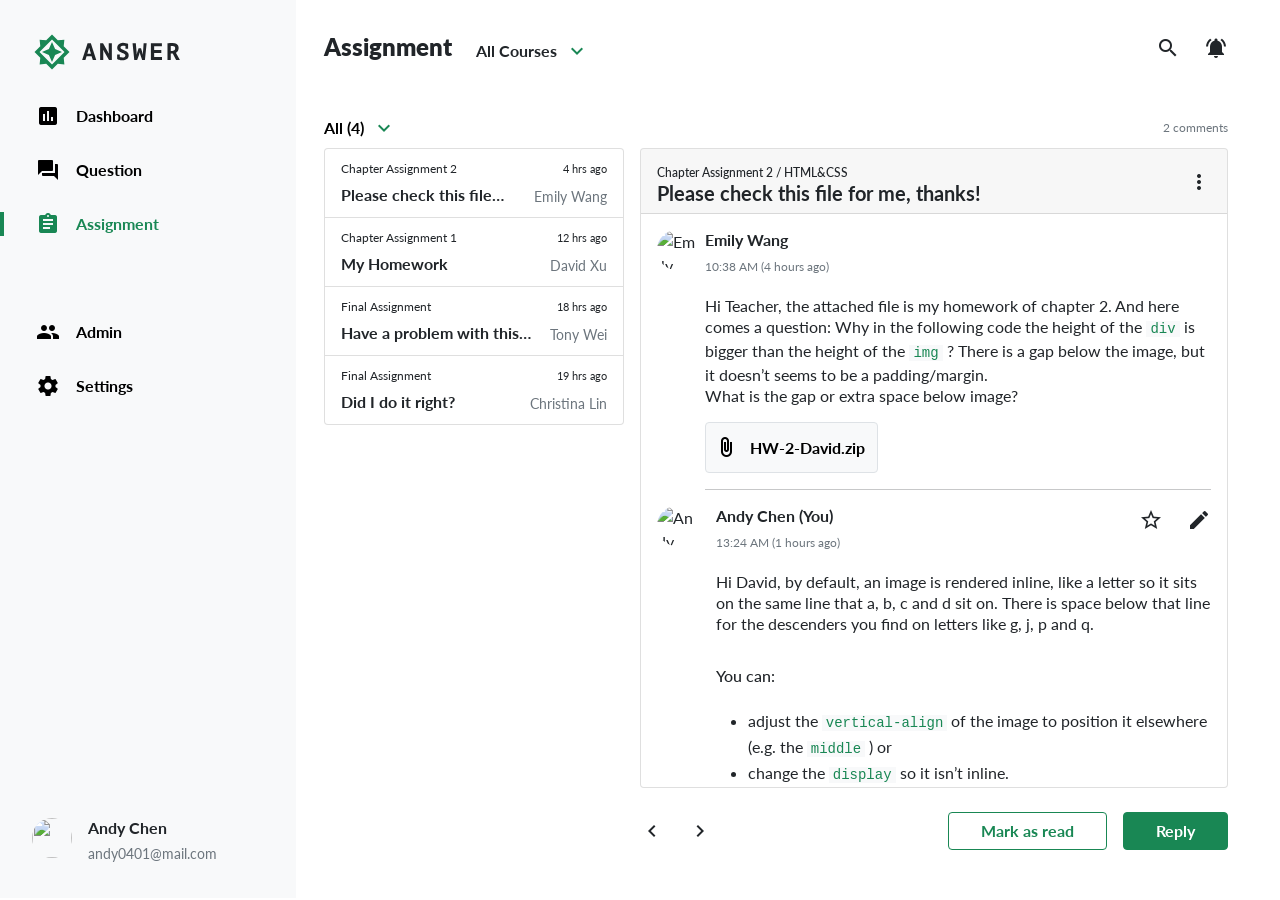
==== commit 71dc0e6c: "Update 2021-08-10T09:03:54.584Z" ====
--- a/index.html
+++ b/index.html
@@ -192,13 +192,13 @@
             </i>
           </a>
         </div>
-        <div class="card-body">
-          <div class="d-flex justify-content-between mb-3">
+        <div class="card-body pb-0">
+          <div class="d-flex justify-content-between">
             <div class="w-25 me-2">
               <img src="https://github.com/hexschool/webLayoutTraining1st/blob/master/week5/emilywang.jpeg?raw=true"
                 alt="Emily Wang" class="avatar">
             </div>
-            <div class="border-bottom pb-3">
+            <div>
               <h5 class="card-title h6 fw-bold mb-1">Emily Wang</h5>
               <span class="fs-12 text-secondary">10:38 AM (4 hours ago)</span>
               <p class="card-text lh-21 mt-3">
@@ -213,14 +213,14 @@
                   <i class="material-icons h4">
                     attachment
                   </i>
-
                 </div>
                 <span class="fw-bold">HW-2-David.zip</span>
               </a>
+              <hr class="mt-3">
             </div>
           </div>
-          <!-- second area -->
-          <div class="d-flex justify-content-between">
+          <!-- ! second area-msg -->
+          <div class="d-flex justify-content-between js-msgArea">
             <div class="w-25 me-2">
               <img src="https://github.com/hexschool/webLayoutTraining1st/blob/master/week5/andychen.jpeg?raw=true"
                 alt="Andy Chen (You)" class="avatar">
@@ -240,7 +240,7 @@
                     </a>
                   </li>
                   <li class="ms-4">
-                    <a href="edit.html" class="link-dark">
+                    <a href="#" class="link-dark js-editBtn">
                       <i class="material-icons">
                         create
                       </i>
@@ -266,9 +266,84 @@
             </div>
           </div>
         </div>
+        <!--!  secondcard-edit -->
+        <div class="card rounded-0 border-0 border-top rounded-bomttom js-editArea d-none">
+          <div class="card-header">
+            <ul class="d-flex align-items-center list-unstyled py-2 mb-0">
+              <li class="me-4">
+                <a href="javascript:void(0)" class="link-dark d-flex align-items-center fw-bold">
+                  <span class="me-2">Body Text</span>
+                  <i class="material-icons">
+                    arrow_drop_down
+                  </i>
+                </a>
+              </li>
+              <li class="me-5">
+                <a href="javascript:boid(0)" class="link-dark d-flex align-items-center">
+                  <i class="material-icons">
+                    format_bold
+                  </i>
+                </a>
+              </li>
+              <li class="me-5">
+                <a href="javascript:boid(0)" class="link-dark d-flex align-items-center">
+                  <i class="material-icons">
+                    format_italic
+                  </i>
+                </a>
+              </li>
+              <li class="me-5">
+                <a href="javascript:boid(0)" class="link-dark d-flex align-items-center">
+                  <i class="material-icons">
+                    format_list_bulleted
+                  </i>
+                </a>
+              </li>
+              <li class="me-5">
+                <a href="javascript:boid(0)" class="link-dark d-flex align-items-center">
+                  <i class="material-icons">
+                    format_list_numbered
+                  </i>
+                </a>
+              </li>
+              <li class="me-5">
+                <a href="javascript:boid(0)" class="link-dark d-flex align-items-center">
+                  <i class="material-icons">
+                    photo
+                  </i>
+                </a>
+              </li>
+              </li>
+              <li class="me-5">
+                <a href="javascript:boid(0)" class="link-dark d-flex align-items-center">
+                  <i class="material-icons">
+                    link
+                  </i>
+                </a>
+              </li>
+              <li>
+                <a href="javascript:boid(0)" class="link-dark d-flex align-items-center">
+                  <i class="material-icons">
+                    code
+                  </i>
+                </a>
+              </li>
+            </ul>
+          </div>
+          <div class="card-body">
+            <form action="">
+              <textarea name="" id="" rows="10" placeholder="Reply an answer…"
+                class="editText border-0 w-100"></textarea>
+            </form>
+          </div>
+          <div class="card-footer border-top-0 bg-white text-end">
+            <button class="btn btn-outline-success px-6">Cancel</button>
+            <button class="btn btn-success px-6">Reply</button>
+          </div>
+        </div>
       </div>
       <!-- footer area -->
-      <div class="d-flex justify-content-between align-items-center pt-4">
+      <div class="d-flex justify-content-between align-items-center pt-4 js-footerArea">
         <div class="d-flex">
           <i class="material-icons me-4 handPointer">
             chevron_left
